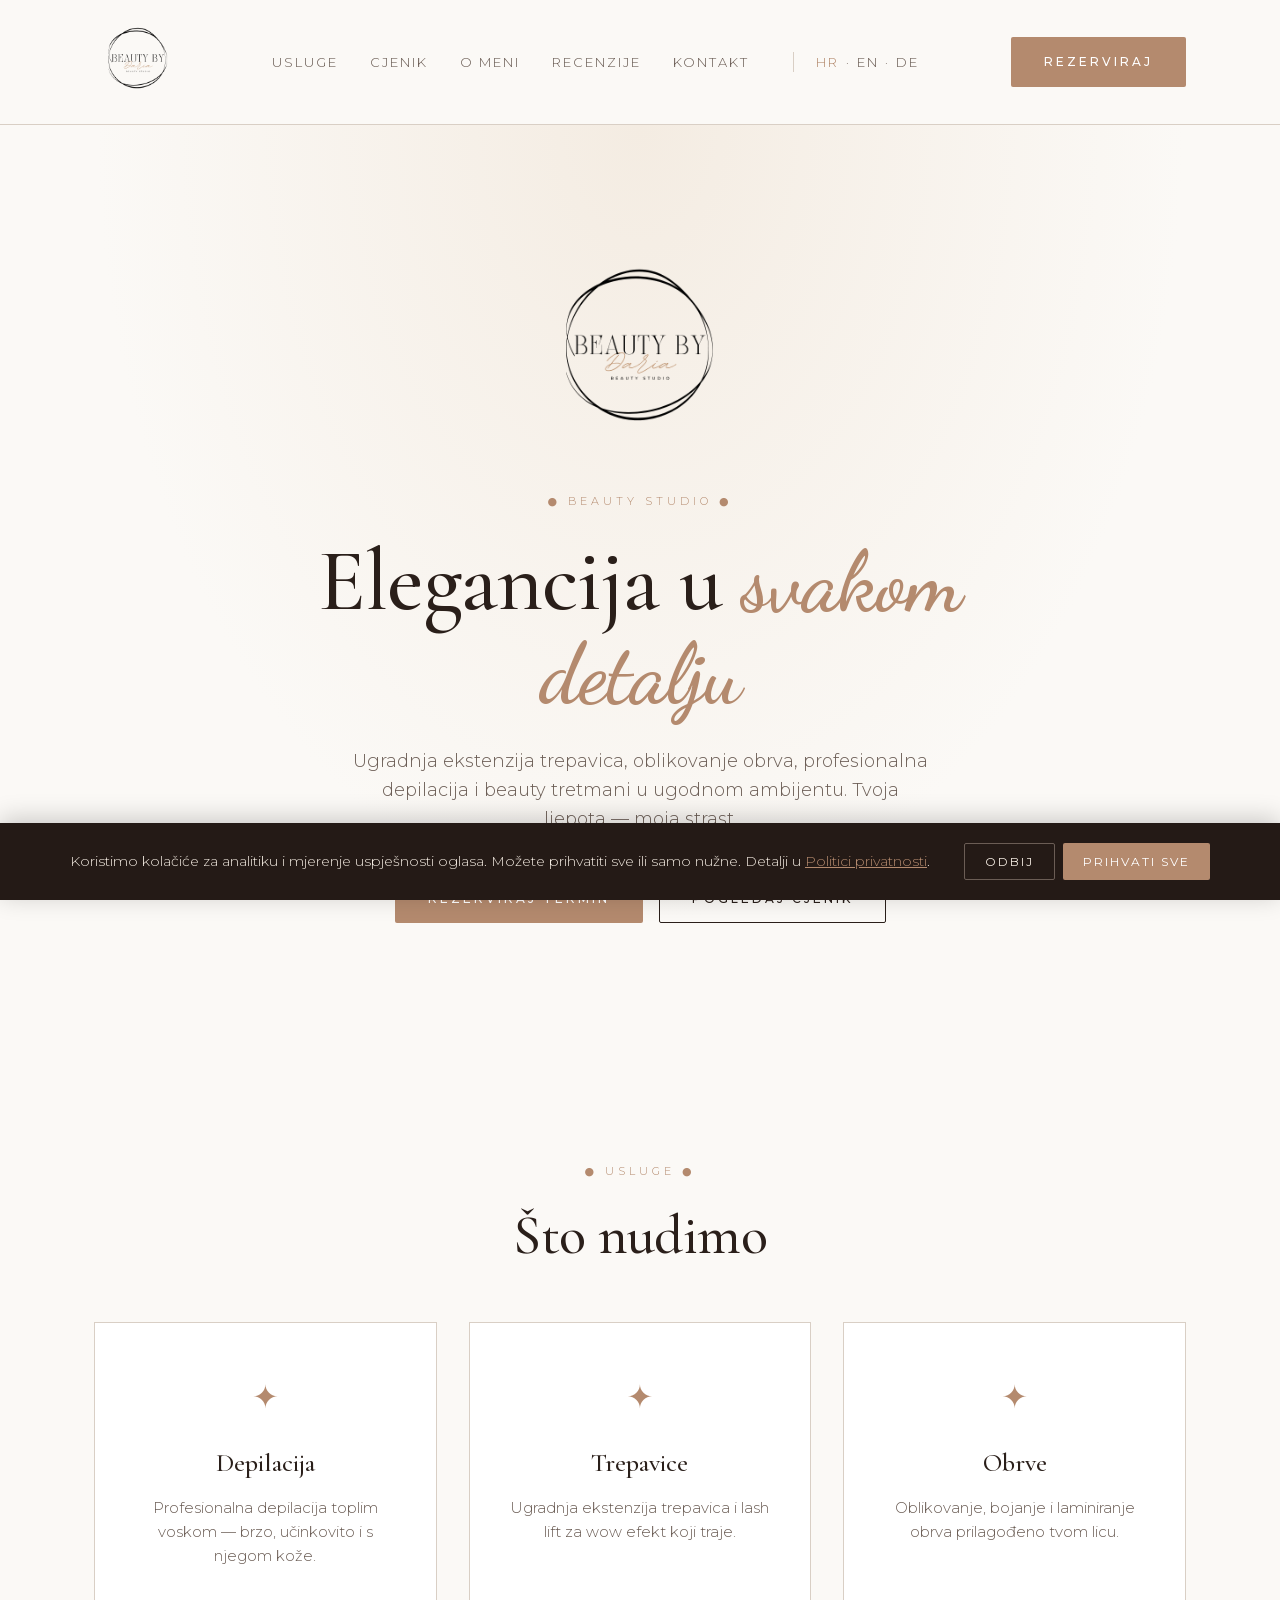
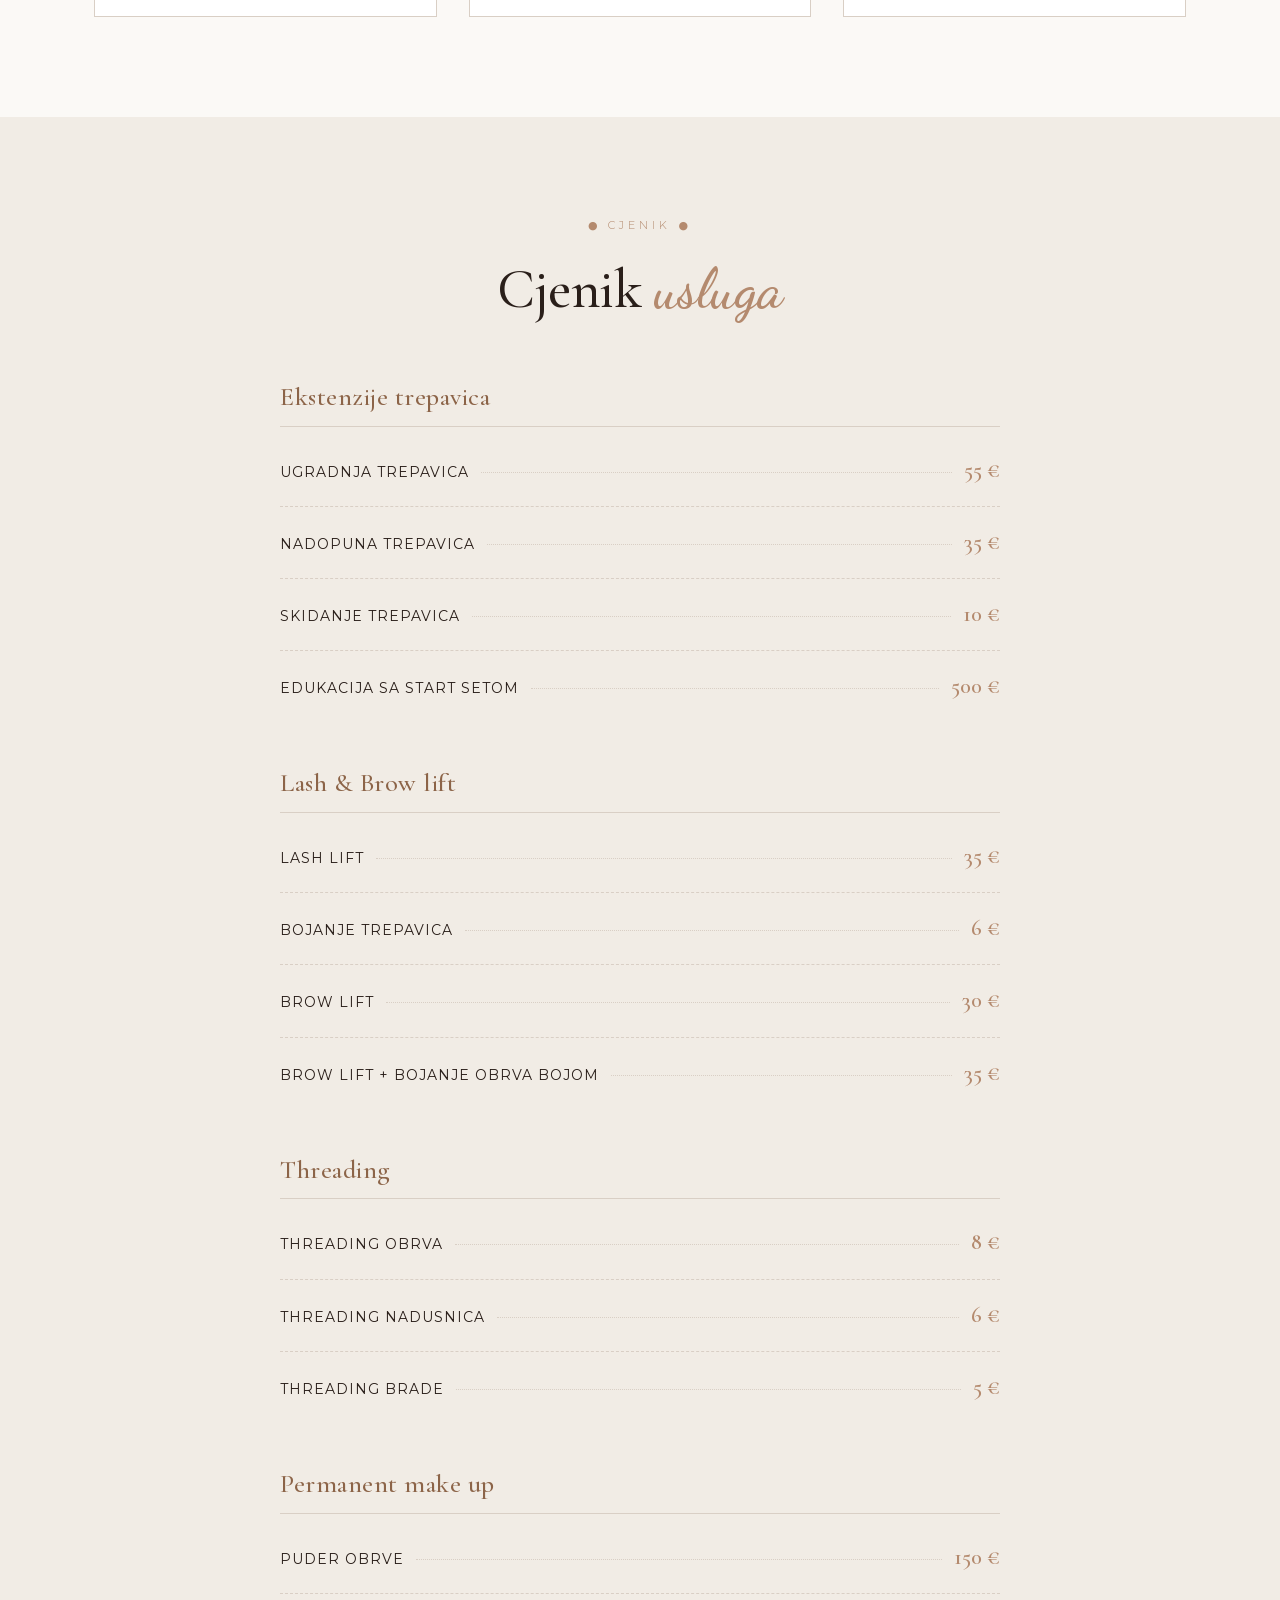
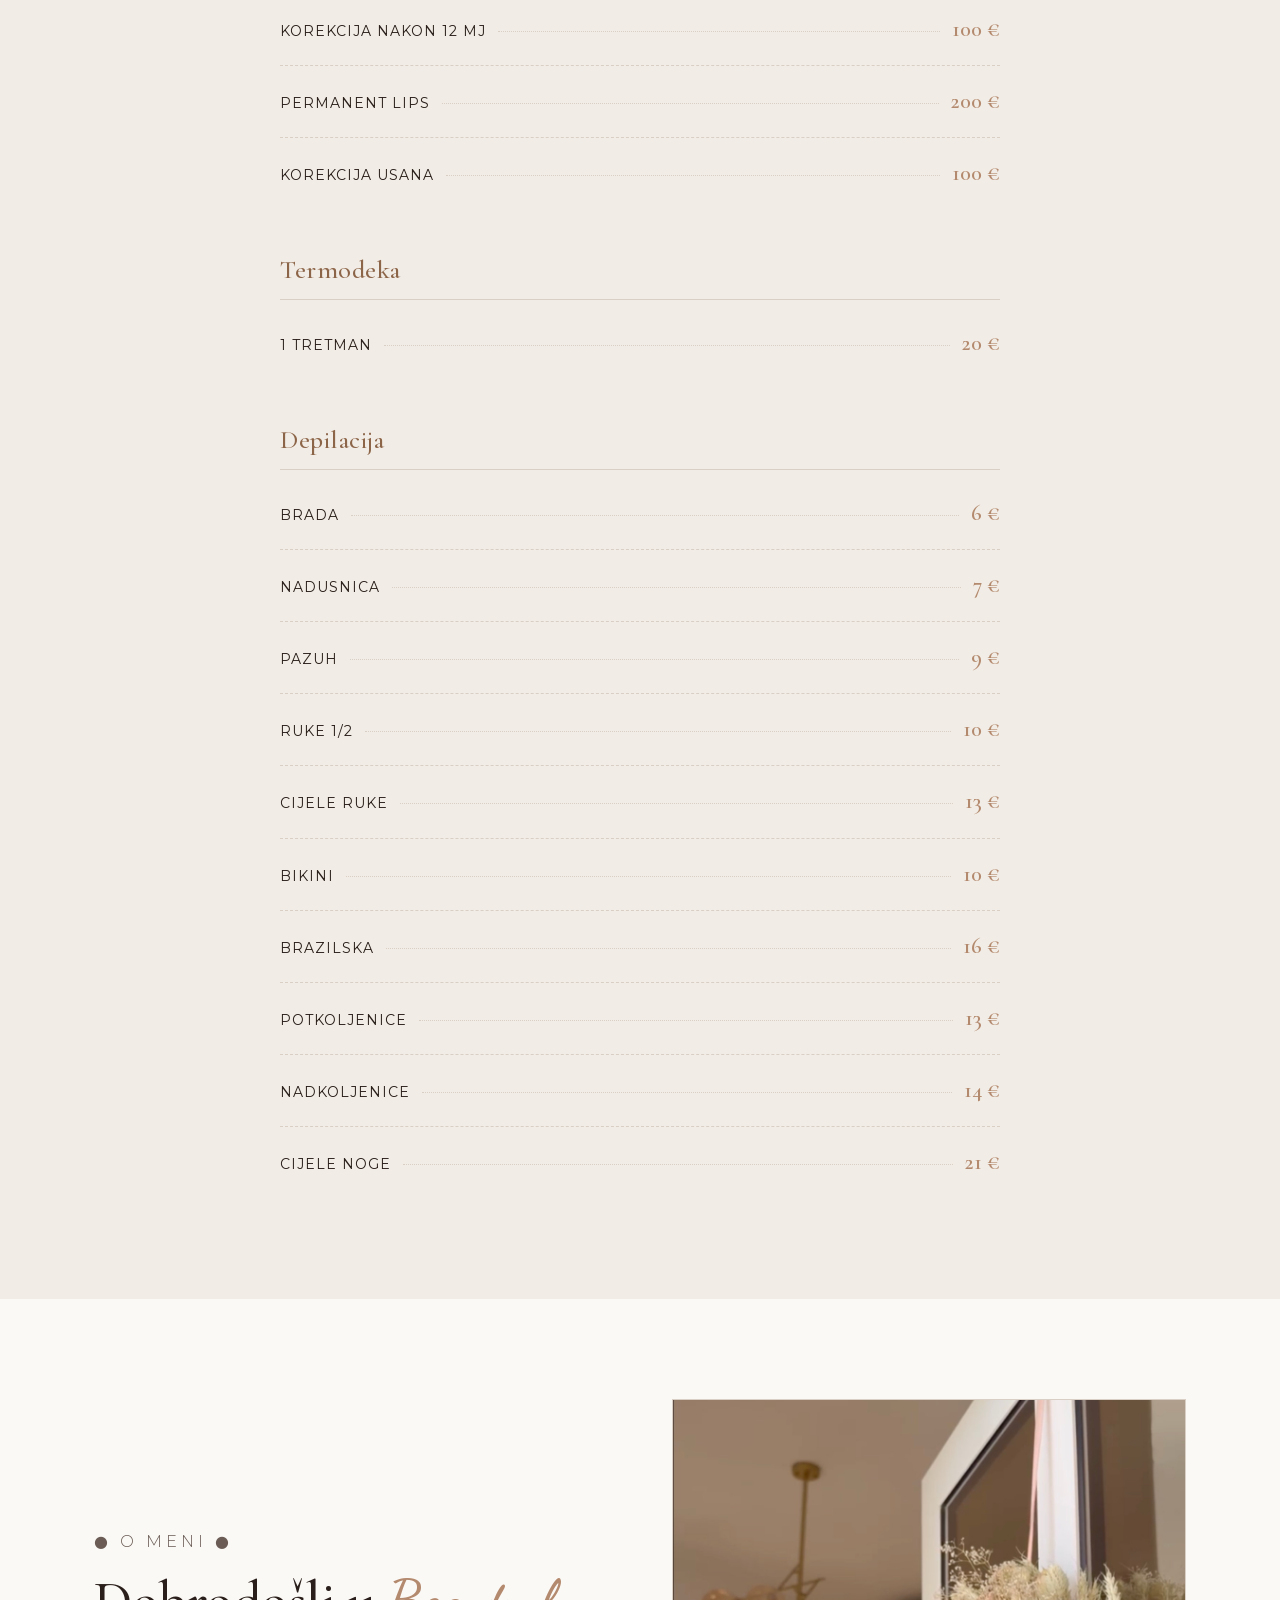
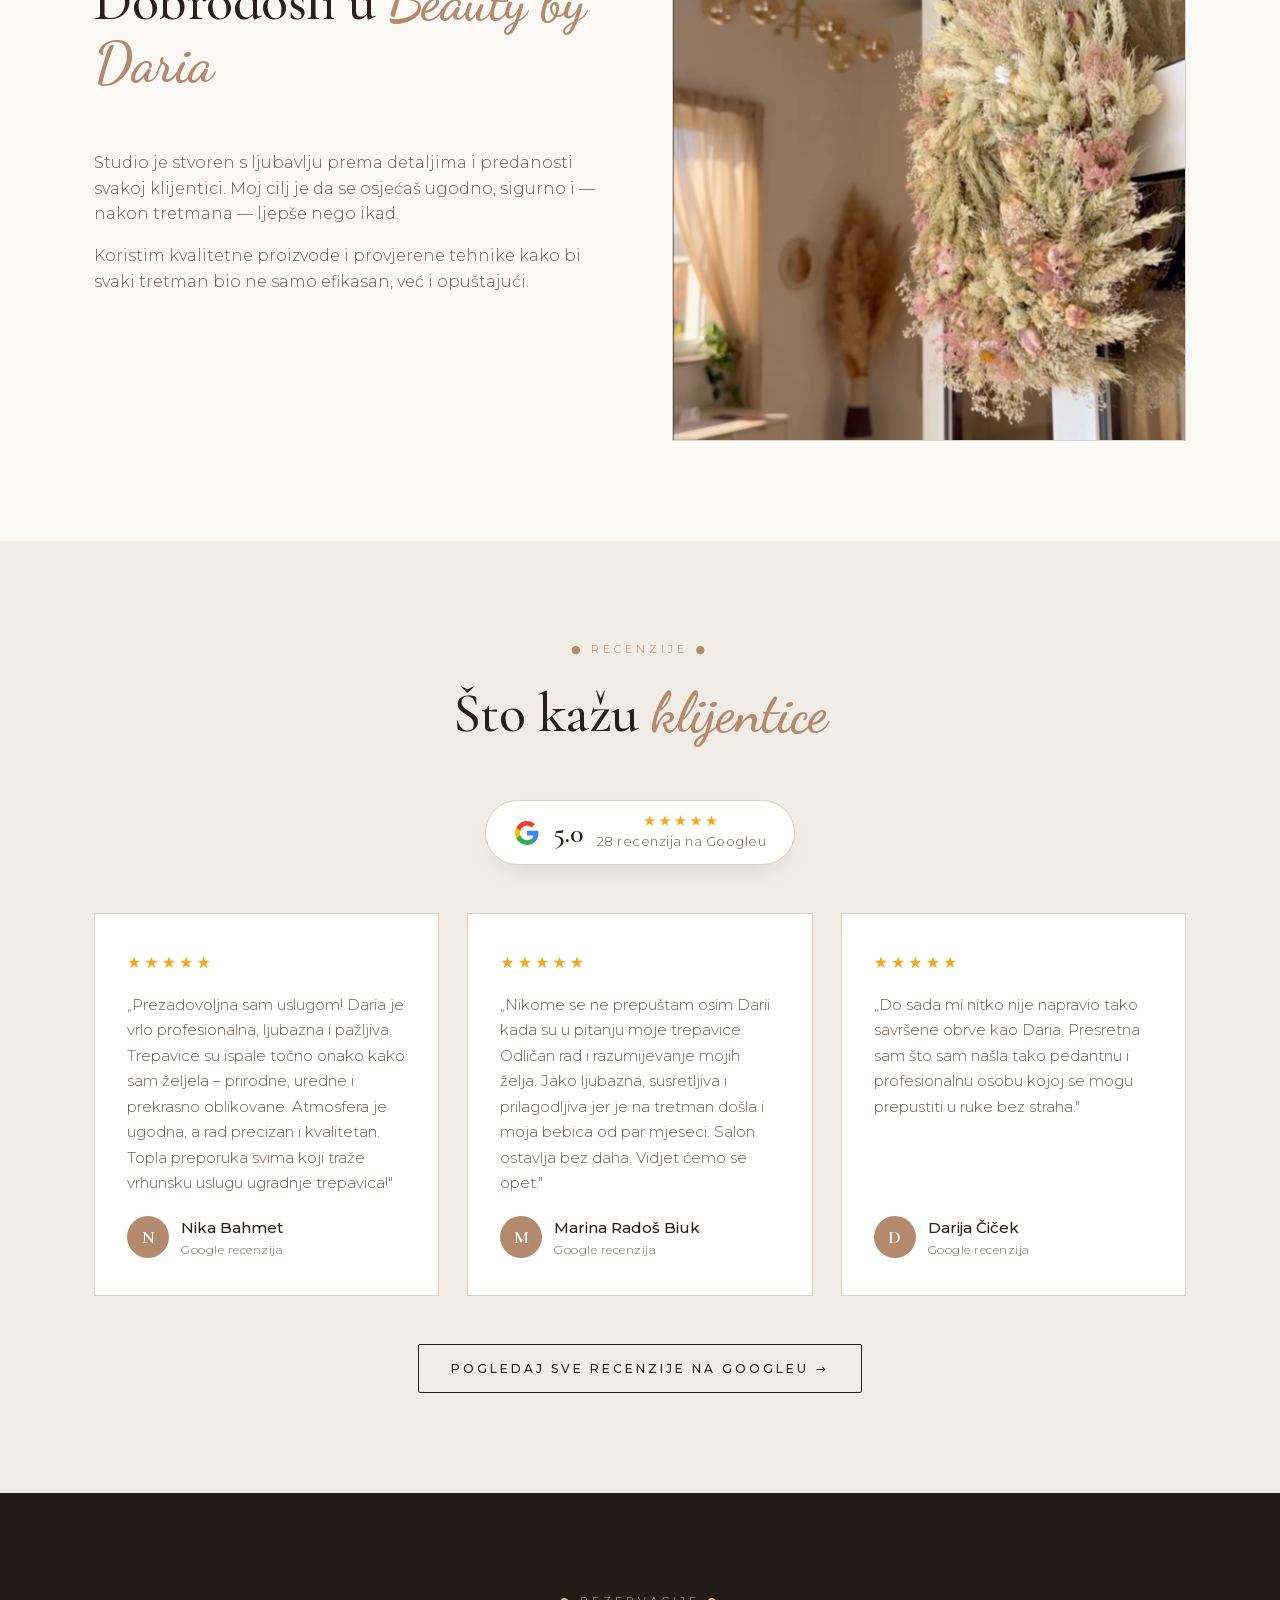
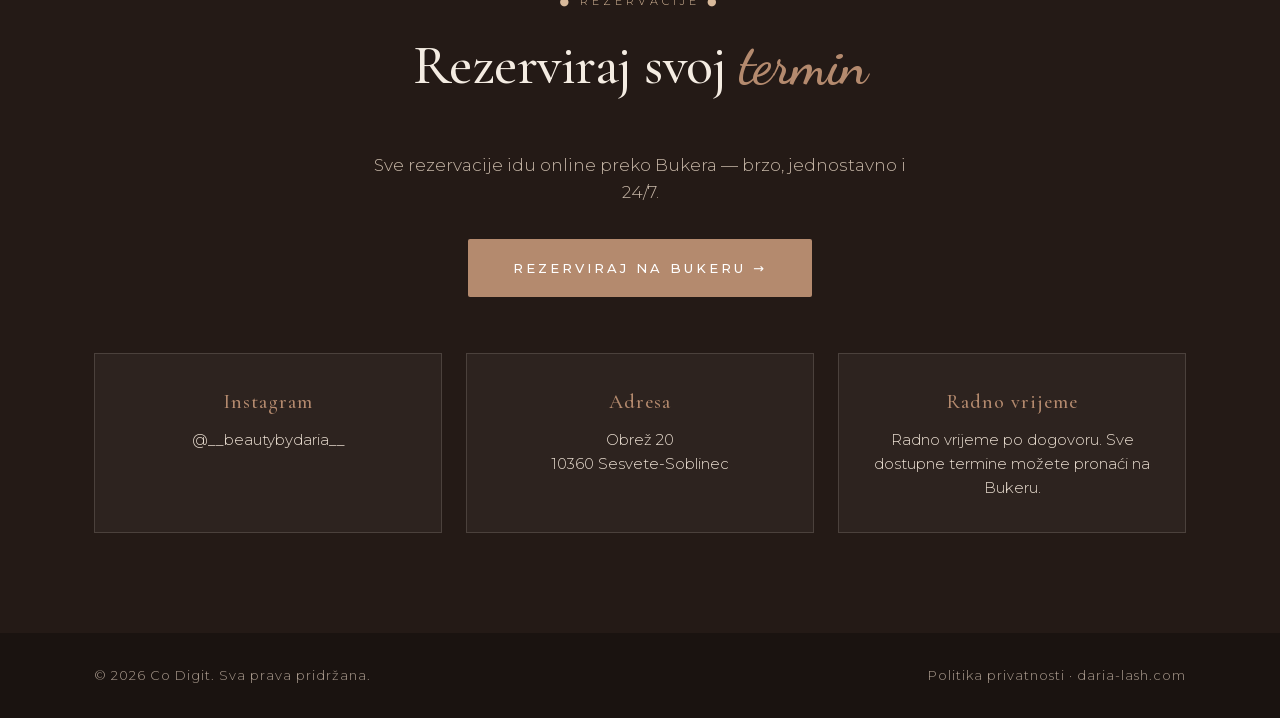
==== index.html @ b6b4fa6b "Complete JSON-LD service catalog (5 -> 26 offers) Structured data only listed 5 "featured" services," ====
<!DOCTYPE html>
<html lang="hr">
<head>
<meta charset="UTF-8" />
<meta name="viewport" content="width=device-width, initial-scale=1.0" />
<meta name="theme-color" content="#b48a6e">

<title>Beauty by Daria — Beauty Studio Sesvete | Trepavice, Obrve, Depilacija</title>
<meta name="description" content="Beauty by Daria — beauty studio u Sesvetama (Soblinec). Ugradnja ekstenzija trepavica, lash lift, oblikovanje i laminiranje obrva, permanent make up, threading i profesionalna depilacija. Rezervacije online preko Bukera.">
<meta name="keywords" content="beauty studio sesvete, trepavice zagreb, ekstenzije trepavica, lash lift, brow lift, permanent make up, depilacija voskom, threading obrva, beauty by daria, soblinec, daria-lash">
<meta name="author" content="Beauty by Daria">
<meta name="robots" content="index,follow">
<link rel="canonical" href="https://daria-lash.com/">

<link rel="alternate" hreflang="hr" href="https://daria-lash.com/">
<link rel="alternate" hreflang="en" href="https://daria-lash.com/en/">
<link rel="alternate" hreflang="de" href="https://daria-lash.com/de/">
<link rel="alternate" hreflang="x-default" href="https://daria-lash.com/">

<!-- Open Graph / Facebook -->
<meta property="og:type" content="website">
<meta property="og:url" content="https://daria-lash.com/">
<meta property="og:title" content="Beauty by Daria — Beauty Studio">
<meta property="og:description" content="Trepavice, obrve, permanent make up i depilacija u ugodnom ambijentu. Obrež 20, Sesvete-Soblinec. Rezerviraj online.">
<meta property="og:image" content="https://daria-lash.com/images/og-image.jpg">
<meta property="og:image:width" content="1200">
<meta property="og:locale" content="hr_HR">
<meta property="og:site_name" content="Beauty by Daria">

<!-- Twitter -->
<meta name="twitter:card" content="summary_large_image">
<meta name="twitter:title" content="Beauty by Daria — Beauty Studio">
<meta name="twitter:description" content="Trepavice, obrve, permanent make up i depilacija. Rezerviraj online.">
<meta name="twitter:image" content="https://daria-lash.com/images/og-image.jpg">

<!-- Favicons -->
<link rel="icon" type="image/png" sizes="32x32" href="images/favicon-32.png">
<link rel="icon" type="image/png" href="images/logo.png">
<link rel="apple-touch-icon" sizes="180x180" href="images/apple-touch-icon.png">

<link rel="preload" as="image" href="images/logo.png" fetchpriority="high">
<link rel="preload" as="font" type="font/woff2" href="fonts/cormorant-garamond-500-latin.woff2" crossorigin>
<link rel="preload" as="font" type="font/woff2" href="fonts/dancing-script-600-latin.woff2" crossorigin>
<link rel="stylesheet" href="style.css?v=20260606">

<!-- Structured Data -->
<script type="application/ld+json">
{
  "@context": "https://schema.org",
  "@type": "BeautySalon",
  "name": "Beauty by Daria",
  "image": "https://daria-lash.com/images/og-image.jpg",
  "url": "https://daria-lash.com/",
  "telephone": "+385981888756",
  "priceRange": "€€",
  "aggregateRating": {
    "@type": "AggregateRating",
    "ratingValue": "5.0",
    "reviewCount": "28",
    "bestRating": "5",
    "worstRating": "1"
  },
  "address": {
    "@type": "PostalAddress",
    "streetAddress": "Obrež 20",
    "addressLocality": "Sesvete-Soblinec",
    "postalCode": "10360",
    "addressCountry": "HR"
  },
  "sameAs": [
    "https://www.instagram.com/__beautybydaria__"
  ],
  "openingHoursSpecification": {
    "@type": "OpeningHoursSpecification",
    "dayOfWeek": ["Monday","Tuesday","Wednesday","Thursday","Friday"],
    "opens": "07:00",
    "closes": "15:00"
  },
  "hasOfferCatalog": {
    "@type": "OfferCatalog",
    "name": "Usluge",
    "itemListElement": [
      {"@type":"Offer","itemOffered":{"@type":"Service","name":"Ugradnja ekstenzija trepavica"},"price":"55","priceCurrency":"EUR"},
      {"@type":"Offer","itemOffered":{"@type":"Service","name":"Nadopuna ekstenzija trepavica"},"price":"35","priceCurrency":"EUR"},
      {"@type":"Offer","itemOffered":{"@type":"Service","name":"Skidanje ekstenzija trepavica"},"price":"10","priceCurrency":"EUR"},
      {"@type":"Offer","itemOffered":{"@type":"Service","name":"Edukacija za ekstenzije trepavica (sa start setom)"},"price":"500","priceCurrency":"EUR"},
      {"@type":"Offer","itemOffered":{"@type":"Service","name":"Lash lift"},"price":"35","priceCurrency":"EUR"},
      {"@type":"Offer","itemOffered":{"@type":"Service","name":"Bojanje trepavica"},"price":"6","priceCurrency":"EUR"},
      {"@type":"Offer","itemOffered":{"@type":"Service","name":"Brow lift"},"price":"30","priceCurrency":"EUR"},
      {"@type":"Offer","itemOffered":{"@type":"Service","name":"Brow lift + bojanje obrva bojom"},"price":"35","priceCurrency":"EUR"},
      {"@type":"Offer","itemOffered":{"@type":"Service","name":"Threading obrva"},"price":"8","priceCurrency":"EUR"},
      {"@type":"Offer","itemOffered":{"@type":"Service","name":"Threading nadusnice"},"price":"6","priceCurrency":"EUR"},
      {"@type":"Offer","itemOffered":{"@type":"Service","name":"Threading brade"},"price":"5","priceCurrency":"EUR"},
      {"@type":"Offer","itemOffered":{"@type":"Service","name":"Permanent puder obrve"},"price":"150","priceCurrency":"EUR"},
      {"@type":"Offer","itemOffered":{"@type":"Service","name":"Korekcija permanenta obrva (nakon 12 mj)"},"price":"100","priceCurrency":"EUR"},
      {"@type":"Offer","itemOffered":{"@type":"Service","name":"Permanent lips"},"price":"200","priceCurrency":"EUR"},
      {"@type":"Offer","itemOffered":{"@type":"Service","name":"Korekcija permanenta usana"},"price":"100","priceCurrency":"EUR"},
      {"@type":"Offer","itemOffered":{"@type":"Service","name":"Termodeka (1 tretman)"},"price":"20","priceCurrency":"EUR"},
      {"@type":"Offer","itemOffered":{"@type":"Service","name":"Depilacija - brada"},"price":"6","priceCurrency":"EUR"},
      {"@type":"Offer","itemOffered":{"@type":"Service","name":"Depilacija - nadusnica"},"price":"7","priceCurrency":"EUR"},
      {"@type":"Offer","itemOffered":{"@type":"Service","name":"Depilacija - pazuh"},"price":"9","priceCurrency":"EUR"},
      {"@type":"Offer","itemOffered":{"@type":"Service","name":"Depilacija - ruke 1/2"},"price":"10","priceCurrency":"EUR"},
      {"@type":"Offer","itemOffered":{"@type":"Service","name":"Depilacija - cijele ruke"},"price":"13","priceCurrency":"EUR"},
      {"@type":"Offer","itemOffered":{"@type":"Service","name":"Depilacija - bikini"},"price":"10","priceCurrency":"EUR"},
      {"@type":"Offer","itemOffered":{"@type":"Service","name":"Depilacija - brazilska"},"price":"16","priceCurrency":"EUR"},
      {"@type":"Offer","itemOffered":{"@type":"Service","name":"Depilacija - potkoljenice"},"price":"13","priceCurrency":"EUR"},
      {"@type":"Offer","itemOffered":{"@type":"Service","name":"Depilacija - nadkoljenice"},"price":"14","priceCurrency":"EUR"},
      {"@type":"Offer","itemOffered":{"@type":"Service","name":"Depilacija - cijele noge"},"price":"21","priceCurrency":"EUR"}
    ]
  },
  "potentialAction": {
    "@type": "ReserveAction",
    "target": "https://buker.hr/salon/beauty-by-daria",
    "name": "Rezerviraj termin"
  }
}
</script>

<!-- Google Consent Mode v2 — default denied, updated by cookie banner -->
<script>
  window.dataLayer = window.dataLayer || [];
  function gtag(){dataLayer.push(arguments);}
  gtag('consent', 'default', {
    'ad_storage': 'denied',
    'ad_user_data': 'denied',
    'ad_personalization': 'denied',
    'analytics_storage': 'denied',
    'wait_for_update': 500
  });
  try {
    if (localStorage.getItem('cc_consent') === 'granted') {
      gtag('consent', 'update', {
        'ad_storage': 'granted',
        'ad_user_data': 'granted',
        'ad_personalization': 'granted',
        'analytics_storage': 'granted'
      });
    }
  } catch(e) {}
</script>
<!-- Google tag (gtag.js) -->
<script async src="https://www.googletagmanager.com/gtag/js?id=G-LCLEKQPGMX"></script>
<script>
  gtag('js', new Date());
  gtag('config', 'G-LCLEKQPGMX');

  document.addEventListener('click', function(e) {
    var link = e.target.closest('a[href*="buker.hr"]');
    if (link && typeof gtag === 'function') {
      gtag('event', 'click_buker', {
        event_category: 'engagement',
        event_label: link.href
      });
    }
  }, true);
</script>
</head>
<body>

<header class="nav">
  <div class="container nav-inner">
    <a href="#home" class="brand">
      <img src="images/logo.png" alt="Beauty by Daria — Beauty Studio">
    </a>
    <nav>
      <a href="#usluge">Usluge</a>
      <a href="#cjenik">Cjenik</a>
      <a href="#o-meni">O meni</a>
      <a href="#recenzije">Recenzije</a>
      <a href="#kontakt">Kontakt</a>
      <span class="lang-switcher">
        <a href="/" class="active">HR</a> · <a href="/en/">EN</a> · <a href="/de/">DE</a>
      </span>
    </nav>
    <a href="https://buker.hr/salon/beauty-by-daria" target="_blank" rel="noopener" class="btn btn-primary nav-cta">Rezerviraj</a>
  </div>
</header>

<section id="home" class="hero">
  <div class="container hero-inner">
    <img src="images/logo.png" alt="Beauty by Daria" class="hero-logo" fetchpriority="high" width="220" height="220">
    <p class="eyebrow">● Beauty Studio ●</p>
    <h1>Elegancija u <em>svakom detalju</em></h1>
    <p class="lead">Ugradnja ekstenzija trepavica, oblikovanje obrva, profesionalna depilacija i beauty tretmani u ugodnom ambijentu. Tvoja ljepota — moja strast.</p>
    <div class="hero-cta">
      <a href="https://buker.hr/salon/beauty-by-daria" target="_blank" rel="noopener" class="btn btn-primary">Rezerviraj termin</a>
      <a href="#cjenik" class="btn btn-ghost">Pogledaj cjenik</a>
    </div>
  </div>
</section>

<section id="usluge" class="section">
  <div class="container">
    <p class="eyebrow center">● Usluge ●</p>
    <h2 class="center">Što nudimo</h2>
    <div class="services">
      <div class="service">
        <div class="service-icon">✦</div>
        <h3>Depilacija</h3>
        <p>Profesionalna depilacija toplim voskom — brzo, učinkovito i s njegom kože.</p>
      </div>
      <div class="service">
        <div class="service-icon">✦</div>
        <h3>Trepavice</h3>
        <p>Ugradnja ekstenzija trepavica i lash lift za wow efekt koji traje.</p>
      </div>
      <div class="service">
        <div class="service-icon">✦</div>
        <h3>Obrve</h3>
        <p>Oblikovanje, bojanje i laminiranje obrva prilagođeno tvom licu.</p>
      </div>
    </div>
  </div>
</section>

<section id="cjenik" class="section section-alt">
  <div class="container">
    <p class="eyebrow center">● Cjenik ●</p>
    <h2 class="center">Cjenik <em>usluga</em></h2>
    <div class="pricing">

      <h3 class="price-group">Ekstenzije trepavica</h3>
      <ul class="price-list">
        <li><span>Ugradnja trepavica</span><span class="dots"></span><span class="price">55 €</span></li>
        <li><span>Nadopuna trepavica</span><span class="dots"></span><span class="price">35 €</span></li>
        <li><span>Skidanje trepavica</span><span class="dots"></span><span class="price">10 €</span></li>
        <li><span>Edukacija sa start setom</span><span class="dots"></span><span class="price">500 €</span></li>
      </ul>

      <h3 class="price-group">Lash &amp; Brow lift</h3>
      <ul class="price-list">
        <li><span>Lash lift</span><span class="dots"></span><span class="price">35 €</span></li>
        <li><span>Bojanje trepavica</span><span class="dots"></span><span class="price">6 €</span></li>
        <li><span>Brow lift</span><span class="dots"></span><span class="price">30 €</span></li>
        <li><span>Brow lift + bojanje obrva bojom</span><span class="dots"></span><span class="price">35 €</span></li>
      </ul>

      <h3 class="price-group">Threading</h3>
      <ul class="price-list">
        <li><span>Threading obrva</span><span class="dots"></span><span class="price">8 €</span></li>
        <li><span>Threading nadusnica</span><span class="dots"></span><span class="price">6 €</span></li>
        <li><span>Threading brade</span><span class="dots"></span><span class="price">5 €</span></li>
      </ul>

      <h3 class="price-group">Permanent make up</h3>
      <ul class="price-list">
        <li><span>Puder obrve</span><span class="dots"></span><span class="price">150 €</span></li>
        <li><span>Korekcija nakon 12 mj</span><span class="dots"></span><span class="price">100 €</span></li>
        <li><span>Permanent lips</span><span class="dots"></span><span class="price">200 €</span></li>
        <li><span>Korekcija usana</span><span class="dots"></span><span class="price">100 €</span></li>
      </ul>

      <h3 class="price-group">Termodeka</h3>
      <ul class="price-list">
        <li><span>1 tretman</span><span class="dots"></span><span class="price">20 €</span></li>
      </ul>

      <h3 class="price-group">Depilacija</h3>
      <ul class="price-list">
        <li><span>Brada</span><span class="dots"></span><span class="price">6 €</span></li>
        <li><span>Nadusnica</span><span class="dots"></span><span class="price">7 €</span></li>
        <li><span>Pazuh</span><span class="dots"></span><span class="price">9 €</span></li>
        <li><span>Ruke 1/2</span><span class="dots"></span><span class="price">10 €</span></li>
        <li><span>Cijele ruke</span><span class="dots"></span><span class="price">13 €</span></li>
        <li><span>Bikini</span><span class="dots"></span><span class="price">10 €</span></li>
        <li><span>Brazilska</span><span class="dots"></span><span class="price">16 €</span></li>
        <li><span>Potkoljenice</span><span class="dots"></span><span class="price">13 €</span></li>
        <li><span>Nadkoljenice</span><span class="dots"></span><span class="price">14 €</span></li>
        <li><span>Cijele noge</span><span class="dots"></span><span class="price">21 €</span></li>
      </ul>

    </div>
  </div>
</section>

<section id="o-meni" class="section">
  <div class="container about">
    <div class="about-text">
      <p class="eyebrow">● O meni ●</p>
      <h2>Dobrodošli u <em>Beauty by Daria</em></h2>
      <p>Studio je stvoren s ljubavlju prema detaljima i predanosti svakoj klijentici. Moj cilj je da se osjećaš ugodno, sigurno i — nakon tretmana — ljepše nego ikad.</p>
      <p>Koristim kvalitetne proizvode i provjerene tehnike kako bi svaki tretman bio ne samo efikasan, već i opuštajući.</p>
    </div>
    <div class="about-img" aria-hidden="true"></div>
  </div>
</section>

<section id="recenzije" class="section section-alt">
  <div class="container">
    <p class="eyebrow center">● Recenzije ●</p>
    <h2 class="center">Što kažu <em>klijentice</em></h2>
    <div class="reviews-head">
      <a class="reviews-badge" href="https://www.google.com/maps?cid=6743832913942023737" target="_blank" rel="noopener" aria-label="Pogledaj Google recenzije">
        <svg class="g-logo" viewBox="0 0 48 48" aria-hidden="true"><path fill="#4285F4" d="M45.12 24.5c0-1.56-.14-3.06-.4-4.5H24v8.51h11.84c-.51 2.75-2.06 5.08-4.39 6.64v5.52h7.11c4.16-3.83 6.56-9.47 6.56-16.17z"/><path fill="#34A853" d="M24 46c5.94 0 10.92-1.97 14.56-5.33l-7.11-5.52c-1.97 1.32-4.49 2.1-7.45 2.1-5.73 0-10.58-3.87-12.31-9.07H4.34v5.7C7.96 41.07 15.4 46 24 46z"/><path fill="#FBBC05" d="M11.69 28.18C11.25 26.86 11 25.45 11 24s.25-2.86.69-4.18v-5.7H4.34C2.85 17.09 2 20.45 2 24s.85 6.91 2.34 9.88l7.35-5.7z"/><path fill="#EA4335" d="M24 10.75c3.23 0 6.13 1.11 8.41 3.29l6.31-6.31C34.91 4.18 29.93 2 24 2 15.4 2 7.96 6.93 4.34 14.12l7.35 5.7c1.73-5.2 6.58-9.07 12.31-9.07z"/></svg>
        <span class="rb-score">5.0</span>
        <span style="display:flex;flex-direction:column;gap:3px">
          <span class="rb-stars">★★★★★</span>
          <span class="rb-count">28 recenzija na Googleu</span>
        </span>
      </a>
    </div>
    <div class="reviews">
      <div class="review-card">
        <div class="review-stars">★★★★★</div>
        <p class="review-text">„Prezadovoljna sam uslugom! Daria je vrlo profesionalna, ljubazna i pažljiva. Trepavice su ispale točno onako kako sam željela – prirodne, uredne i prekrasno oblikovane. Atmosfera je ugodna, a rad precizan i kvalitetan. Topla preporuka svima koji traže vrhunsku uslugu ugradnje trepavica!"</p>
        <div class="review-author">
          <div class="review-avatar">N</div>
          <div>
            <div class="review-name">Nika Bahmet</div>
            <div class="review-src">Google recenzija</div>
          </div>
        </div>
      </div>
      <div class="review-card">
        <div class="review-stars">★★★★★</div>
        <p class="review-text">„Nikome se ne prepuštam osim Darii kada su u pitanju moje trepavice. Odličan rad i razumijevanje mojih želja. Jako ljubazna, susretljiva i prilagodljiva jer je na tretman došla i moja bebica od par mjeseci. Salon ostavlja bez daha. Vidjet ćemo se opet."</p>
        <div class="review-author">
          <div class="review-avatar">M</div>
          <div>
            <div class="review-name">Marina Radoš Biuk</div>
            <div class="review-src">Google recenzija</div>
          </div>
        </div>
      </div>
      <div class="review-card">
        <div class="review-stars">★★★★★</div>
        <p class="review-text">„Do sada mi nitko nije napravio tako savršene obrve kao Daria. Presretna sam što sam našla tako pedantnu i profesionalnu osobu kojoj se mogu prepustiti u ruke bez straha."</p>
        <div class="review-author">
          <div class="review-avatar">D</div>
          <div>
            <div class="review-name">Darija Čiček</div>
            <div class="review-src">Google recenzija</div>
          </div>
        </div>
      </div>
    </div>
    <div class="reviews-cta">
      <a href="https://www.google.com/maps?cid=6743832913942023737" target="_blank" rel="noopener" class="btn btn-ghost">Pogledaj sve recenzije na Googleu →</a>
    </div>
  </div>
</section>

<section id="kontakt" class="section section-dark">
  <div class="container">
    <p class="eyebrow center light">● Rezervacije ●</p>
    <h2 class="center light">Rezerviraj svoj <em>termin</em></h2>
    <p class="center lead-dark">Sve rezervacije idu online preko Bukera — brzo, jednostavno i 24/7.</p>
    <div class="center" style="margin:32px 0 56px">
      <a href="https://buker.hr/salon/beauty-by-daria" target="_blank" rel="noopener" class="btn btn-primary btn-lg">Rezerviraj na Bukeru →</a>
    </div>
    <div class="contact-grid">
      <div class="contact-card">
        <h4>Instagram</h4>
        <p><a href="https://www.instagram.com/__beautybydaria__?igsh=MWc0a2Zta2Rlb2czYg%3D%3D&utm_source=qr" target="_blank" rel="noopener">@__beautybydaria__</a></p>
      </div>
      <div class="contact-card">
        <h4>Adresa</h4>
        <p><a href="https://maps.google.com/?q=Obre%C5%BE+20,+10360+Sesvete-Soblinec" target="_blank" rel="noopener">Obrež 20<br>10360 Sesvete-Soblinec</a></p>
      </div>
      <div class="contact-card">
        <h4>Radno vrijeme</h4>
        <p>Radno vrijeme po dogovoru. Sve dostupne termine možete pronaći na <a href="https://buker.hr/salon/beauty-by-daria" target="_blank" rel="noopener">Bukeru</a>.</p>
      </div>
    </div>
  </div>
</section>

<footer class="footer">
  <div class="container footer-inner">
    <p>© <span id="year"></span> <a href="https://codigit.hr" target="_blank" rel="noopener">Co Digit</a>. Sva prava pridržana.</p>
    <p>
      <a href="/privatnost.html">Politika privatnosti</a> ·
      <a href="https://daria-lash.com">daria-lash.com</a>
    </p>
  </div>
</footer>

<!-- Cookie consent banner -->
<div id="cc-banner" style="display:none;position:fixed;bottom:0;left:0;right:0;background:#241a16;color:#f4ece2;padding:20px 24px;z-index:1000;box-shadow:0 -4px 24px rgba(0,0,0,.2);font-size:14px;line-height:1.5">
  <div style="max-width:1140px;margin:0 auto;display:flex;flex-wrap:wrap;align-items:center;gap:16px;justify-content:space-between">
    <p style="flex:1;min-width:260px;margin:0">
      Koristimo kolačiće za analitiku i mjerenje uspješnosti oglasa. Možete prihvatiti sve ili samo nužne. Detalji u <a href="/privatnost.html" style="color:#b48a6e;text-decoration:underline">Politici privatnosti</a>.
    </p>
    <div style="display:flex;gap:8px;flex-wrap:wrap">
      <button id="cc-reject" style="padding:10px 20px;border:1px solid #6b5d55;background:transparent;color:#f4ece2;font-family:inherit;font-size:12px;letter-spacing:2px;text-transform:uppercase;cursor:pointer;border-radius:2px">Odbij</button>
      <button id="cc-accept" style="padding:10px 20px;border:none;background:#b48a6e;color:#fff;font-family:inherit;font-size:12px;letter-spacing:2px;text-transform:uppercase;cursor:pointer;border-radius:2px">Prihvati sve</button>
    </div>
  </div>
</div>

<button class="back-to-top" aria-label="Natrag na vrh" onclick="window.scrollTo({top:0,behavior:'smooth'})">↑</button>

<script>
  document.getElementById('year').textContent = new Date().getFullYear();

  // Back-to-top show/hide on scroll
  const btt = document.querySelector('.back-to-top');
  let bttTick = false;
  window.addEventListener('scroll', () => {
    if (bttTick) return;
    bttTick = true;
    requestAnimationFrame(() => { btt.classList.toggle('visible', window.scrollY > 400); bttTick = false; });
  }, { passive: true });

  // Smooth scroll
  document.querySelectorAll('a[href^="#"]').forEach(a => {
    a.addEventListener('click', e => {
      const t = document.querySelector(a.getAttribute('href'));
      if (t) { e.preventDefault(); t.scrollIntoView({behavior:'smooth', block:'start'}); }
    });
  });

  // Cookie consent banner
  (function(){
    var banner = document.getElementById('cc-banner');
    if (!banner) return;
    try {
      if (!localStorage.getItem('cc_consent')) banner.style.display = 'block';
    } catch(e) { banner.style.display = 'block'; }
    document.getElementById('cc-accept').addEventListener('click', function(){
      try { localStorage.setItem('cc_consent', 'granted'); } catch(e) {}
      if (typeof gtag === 'function') {
        gtag('consent', 'update', {
          ad_storage: 'granted', ad_user_data: 'granted',
          ad_personalization: 'granted', analytics_storage: 'granted'
        });
      }
      banner.style.display = 'none';
    });
    document.getElementById('cc-reject').addEventListener('click', function(){
      try { localStorage.setItem('cc_consent', 'denied'); } catch(e) {}
      banner.style.display = 'none';
    });
  })();
</script>
</body>
</html>
---- style.css ----
/* ===== Self-hosted fonts (GDPR-friendly, no Google CDN) ===== */
@font-face{font-family:'Cormorant Garamond';font-style:normal;font-weight:400;font-display:swap;src:url('fonts/cormorant-garamond-400-latinext.woff2') format('woff2');unicode-range:U+0100-02BA, U+02BD-02C5, U+02C7-02CC, U+02CE-02D7, U+02DD-02FF, U+0304, U+0308, U+0329, U+1D00-1DBF, U+1E00-1E9F, U+1EF2-1EFF, U+2020, U+20A0-20AB, U+20AD-20C0, U+2113, U+2C60-2C7F, U+A720-A7FF}
@font-face{font-family:'Cormorant Garamond';font-style:normal;font-weight:400;font-display:swap;src:url('fonts/cormorant-garamond-400-latin.woff2') format('woff2');unicode-range:U+0000-00FF, U+0131, U+0152-0153, U+02BB-02BC, U+02C6, U+02DA, U+02DC, U+0304, U+0308, U+0329, U+2000-206F, U+20AC, U+2122, U+2191, U+2193, U+2212, U+2215, U+FEFF, U+FFFD}
@font-face{font-family:'Cormorant Garamond';font-style:normal;font-weight:500;font-display:swap;src:url('fonts/cormorant-garamond-500-latinext.woff2') format('woff2');unicode-range:U+0100-02BA, U+02BD-02C5, U+02C7-02CC, U+02CE-02D7, U+02DD-02FF, U+0304, U+0308, U+0329, U+1D00-1DBF, U+1E00-1E9F, U+1EF2-1EFF, U+2020, U+20A0-20AB, U+20AD-20C0, U+2113, U+2C60-2C7F, U+A720-A7FF}
@font-face{font-family:'Cormorant Garamond';font-style:normal;font-weight:500;font-display:swap;src:url('fonts/cormorant-garamond-500-latin.woff2') format('woff2');unicode-range:U+0000-00FF, U+0131, U+0152-0153, U+02BB-02BC, U+02C6, U+02DA, U+02DC, U+0304, U+0308, U+0329, U+2000-206F, U+20AC, U+2122, U+2191, U+2193, U+2212, U+2215, U+FEFF, U+FFFD}
@font-face{font-family:'Cormorant Garamond';font-style:normal;font-weight:600;font-display:swap;src:url('fonts/cormorant-garamond-600-latinext.woff2') format('woff2');unicode-range:U+0100-02BA, U+02BD-02C5, U+02C7-02CC, U+02CE-02D7, U+02DD-02FF, U+0304, U+0308, U+0329, U+1D00-1DBF, U+1E00-1E9F, U+1EF2-1EFF, U+2020, U+20A0-20AB, U+20AD-20C0, U+2113, U+2C60-2C7F, U+A720-A7FF}
@font-face{font-family:'Cormorant Garamond';font-style:normal;font-weight:600;font-display:swap;src:url('fonts/cormorant-garamond-600-latin.woff2') format('woff2');unicode-range:U+0000-00FF, U+0131, U+0152-0153, U+02BB-02BC, U+02C6, U+02DA, U+02DC, U+0304, U+0308, U+0329, U+2000-206F, U+20AC, U+2122, U+2191, U+2193, U+2212, U+2215, U+FEFF, U+FFFD}
@font-face{font-family:'Dancing Script';font-style:normal;font-weight:600;font-display:swap;src:url('fonts/dancing-script-600-latinext.woff2') format('woff2');unicode-range:U+0100-02BA, U+02BD-02C5, U+02C7-02CC, U+02CE-02D7, U+02DD-02FF, U+0304, U+0308, U+0329, U+1D00-1DBF, U+1E00-1E9F, U+1EF2-1EFF, U+2020, U+20A0-20AB, U+20AD-20C0, U+2113, U+2C60-2C7F, U+A720-A7FF}
@font-face{font-family:'Dancing Script';font-style:normal;font-weight:600;font-display:swap;src:url('fonts/dancing-script-600-latin.woff2') format('woff2');unicode-range:U+0000-00FF, U+0131, U+0152-0153, U+02BB-02BC, U+02C6, U+02DA, U+02DC, U+0304, U+0308, U+0329, U+2000-206F, U+20AC, U+2122, U+2191, U+2193, U+2212, U+2215, U+FEFF, U+FFFD}
@font-face{font-family:'Montserrat';font-style:normal;font-weight:300;font-display:swap;src:url('fonts/montserrat-300-latinext.woff2') format('woff2');unicode-range:U+0100-02BA, U+02BD-02C5, U+02C7-02CC, U+02CE-02D7, U+02DD-02FF, U+0304, U+0308, U+0329, U+1D00-1DBF, U+1E00-1E9F, U+1EF2-1EFF, U+2020, U+20A0-20AB, U+20AD-20C0, U+2113, U+2C60-2C7F, U+A720-A7FF}
@font-face{font-family:'Montserrat';font-style:normal;font-weight:300;font-display:swap;src:url('fonts/montserrat-300-latin.woff2') format('woff2');unicode-range:U+0000-00FF, U+0131, U+0152-0153, U+02BB-02BC, U+02C6, U+02DA, U+02DC, U+0304, U+0308, U+0329, U+2000-206F, U+20AC, U+2122, U+2191, U+2193, U+2212, U+2215, U+FEFF, U+FFFD}
@font-face{font-family:'Montserrat';font-style:normal;font-weight:400;font-display:swap;src:url('fonts/montserrat-400-latinext.woff2') format('woff2');unicode-range:U+0100-02BA, U+02BD-02C5, U+02C7-02CC, U+02CE-02D7, U+02DD-02FF, U+0304, U+0308, U+0329, U+1D00-1DBF, U+1E00-1E9F, U+1EF2-1EFF, U+2020, U+20A0-20AB, U+20AD-20C0, U+2113, U+2C60-2C7F, U+A720-A7FF}
@font-face{font-family:'Montserrat';font-style:normal;font-weight:400;font-display:swap;src:url('fonts/montserrat-400-latin.woff2') format('woff2');unicode-range:U+0000-00FF, U+0131, U+0152-0153, U+02BB-02BC, U+02C6, U+02DA, U+02DC, U+0304, U+0308, U+0329, U+2000-206F, U+20AC, U+2122, U+2191, U+2193, U+2212, U+2215, U+FEFF, U+FFFD}
@font-face{font-family:'Montserrat';font-style:normal;font-weight:500;font-display:swap;src:url('fonts/montserrat-500-latinext.woff2') format('woff2');unicode-range:U+0100-02BA, U+02BD-02C5, U+02C7-02CC, U+02CE-02D7, U+02DD-02FF, U+0304, U+0308, U+0329, U+1D00-1DBF, U+1E00-1E9F, U+1EF2-1EFF, U+2020, U+20A0-20AB, U+20AD-20C0, U+2113, U+2C60-2C7F, U+A720-A7FF}
@font-face{font-family:'Montserrat';font-style:normal;font-weight:500;font-display:swap;src:url('fonts/montserrat-500-latin.woff2') format('woff2');unicode-range:U+0000-00FF, U+0131, U+0152-0153, U+02BB-02BC, U+02C6, U+02DA, U+02DC, U+0304, U+0308, U+0329, U+2000-206F, U+20AC, U+2122, U+2191, U+2193, U+2212, U+2215, U+FEFF, U+FFFD}

:root{
  --bg:#fbf9f6;
  --bg-alt:#f1ece5;
  --ink:#2a1f1a;
  --muted:#6b5d55;
  --accent:#b48a6e;
  --accent-dark:#8c6448;
  --line:#d9cfc5;
  --dark:#241a16;
  --serif:'Cormorant Garamond', Georgia, serif;
  --script:'Dancing Script', cursive;
  --sans:'Montserrat', -apple-system, system-ui, sans-serif;
}
*{box-sizing:border-box;margin:0;padding:0}
html{scroll-behavior:smooth}
body{font-family:var(--sans);color:var(--ink);background:var(--bg);line-height:1.6;font-weight:300;-webkit-font-smoothing:antialiased}
img{max-width:100%;display:block}
a{color:inherit;text-decoration:none}
.container{max-width:1140px;margin:0 auto;padding:0 24px}

/* NAV */
.nav{position:sticky;top:0;background:rgba(251,249,246,.92);backdrop-filter:blur(8px);border-bottom:1px solid var(--line);z-index:50}
.nav-inner{display:flex;align-items:center;justify-content:space-between;padding:18px 24px;gap:24px}
.brand{display:flex;align-items:center;gap:12px;font-family:var(--serif);font-size:22px;letter-spacing:1px}
.brand img{height:88px;width:auto}
.nav nav{display:flex;gap:32px}
.nav nav a{font-size:13px;letter-spacing:2px;text-transform:uppercase;color:var(--muted);transition:color .2s}
.nav nav a:hover{color:var(--accent)}
.lang-switcher{font-size:11px;letter-spacing:1.5px;color:var(--muted);margin-left:12px;padding-left:20px;border-left:1px solid var(--line)}
.lang-switcher a{color:var(--muted);padding:0 2px;transition:color .2s}
.lang-switcher a:hover,.lang-switcher a.active{color:var(--accent)}
.nav-cta{font-size:12px}

/* BUTTONS */
.btn{display:inline-block;padding:14px 32px;font-family:var(--sans);font-size:12px;letter-spacing:3px;text-transform:uppercase;font-weight:500;border-radius:2px;transition:all .25s;cursor:pointer;border:1px solid transparent}
.btn-primary{background:var(--accent);color:#fff}
.btn-primary:hover{background:var(--accent-dark)}
.btn-ghost{border-color:var(--ink);color:var(--ink)}
.btn-ghost:hover{background:var(--ink);color:#fff}
.btn-lg{padding:18px 44px;font-size:13px}
.lead-dark{color:#c8b8a8;max-width:560px;margin:0 auto;font-size:17px}

/* HERO */
.hero{padding:120px 0 140px;text-align:center;background:
  radial-gradient(ellipse at top,#f4ece2 0%,var(--bg) 60%)}
.hero-inner{max-width:780px;margin:0 auto}
.hero-logo{height:220px;width:auto;margin:0 auto 28px}
.eyebrow{font-size:11px;letter-spacing:4px;text-transform:uppercase;color:var(--accent);margin-bottom:24px}
.eyebrow.center{text-align:center}
.eyebrow.light{color:#d8b99a}
.hero h1{font-family:var(--serif);font-size:clamp(44px,7vw,88px);font-weight:500;line-height:1.05;letter-spacing:-1px;margin-bottom:28px}
.hero h1 em{font-family:var(--script);font-style:normal;color:var(--accent);font-weight:600;font-size:.95em}
.lead{font-size:18px;color:var(--muted);max-width:580px;margin:0 auto 40px}
.hero-cta{display:flex;gap:16px;justify-content:center;flex-wrap:wrap}

/* SECTIONS */
.section{padding:100px 0}
.section-alt{background:var(--bg-alt)}
.section-dark{background:var(--dark);color:#f4ece2}
.section h2{font-family:var(--serif);font-size:clamp(34px,5vw,56px);font-weight:500;line-height:1.1;margin-bottom:56px;letter-spacing:-.5px}
.section h2 em{font-family:var(--script);font-style:normal;color:var(--accent);font-weight:600}
.center{text-align:center}
.light{color:#f4ece2}

/* SERVICES */
.services{display:grid;grid-template-columns:repeat(auto-fit,minmax(280px,1fr));gap:32px}
.service{background:#fff;padding:48px 32px;text-align:center;border:1px solid var(--line);transition:transform .3s,box-shadow .3s}
.service:hover{transform:translateY(-4px);box-shadow:0 20px 40px -20px rgba(42,31,26,.15)}
.service-icon{font-size:32px;color:var(--accent);margin-bottom:20px}
.service h3{font-family:var(--serif);font-size:26px;font-weight:500;margin-bottom:12px}
.service p{color:var(--muted);font-size:15px}

/* PRICING */
.pricing{max-width:720px;margin:0 auto}
.price-group{font-family:var(--serif);font-size:26px;font-weight:500;color:var(--accent-dark);margin:40px 0 8px;padding-bottom:8px;border-bottom:1px solid var(--line);letter-spacing:.5px}
.price-group:first-child{margin-top:0}
.price-list{list-style:none}
.price-list li{display:flex;align-items:baseline;gap:12px;padding:18px 0;border-bottom:1px dashed var(--line);font-size:17px}
.price-list li:last-child{border-bottom:none}
.price-list span:first-child{font-weight:400;letter-spacing:1px;text-transform:uppercase;font-size:14px}
.dots{flex:1;border-bottom:1px dotted var(--line);transform:translateY(-4px)}
.price{font-family:var(--serif);font-size:22px;color:var(--accent);font-weight:600}

/* ABOUT */
.about{display:grid;grid-template-columns:1fr 1fr;gap:64px;align-items:center}
.about-text p{color:var(--muted);margin-bottom:16px;font-size:16px}
.about-img{aspect-ratio:4/5;background-image:url('images/studio.jpg');background-size:cover;background-position:center;border:1px solid var(--line)}
@media(max-width:768px){.about{grid-template-columns:1fr}}

/* CONTACT */
.contact-grid{display:grid;grid-template-columns:repeat(auto-fit,minmax(220px,1fr));gap:24px;margin-top:40px}
.contact-card{background:rgba(255,255,255,.04);border:1px solid rgba(244,236,226,.15);padding:32px 24px;text-align:center}
.contact-card h4{font-family:var(--serif);font-size:20px;font-weight:500;color:var(--accent);margin-bottom:10px;letter-spacing:1px}
.contact-card p,.contact-card a{color:#e8dccf;font-size:15px}
.contact-card a:hover{color:var(--accent)}

/* REVIEWS */
.reviews-head{text-align:center;margin-bottom:48px}
.reviews-badge{display:inline-flex;align-items:center;gap:14px;background:#fff;border:1px solid var(--line);border-radius:100px;padding:12px 28px;box-shadow:0 10px 30px -18px rgba(42,31,26,.25)}
.reviews-badge .g-logo{width:26px;height:26px;flex-shrink:0}
.reviews-badge .rb-score{font-family:var(--serif);font-size:28px;font-weight:600;line-height:1;color:var(--ink)}
.reviews-badge .rb-stars{color:#f5a623;font-size:15px;letter-spacing:2px;line-height:1}
.reviews-badge .rb-count{font-size:13px;color:var(--muted);letter-spacing:.5px}
.reviews{display:grid;grid-template-columns:repeat(auto-fit,minmax(300px,1fr));gap:28px;margin-bottom:48px}
.review-card{background:#fff;border:1px solid var(--line);padding:36px 32px;text-align:left;display:flex;flex-direction:column;gap:16px;transition:transform .3s,box-shadow .3s}
.review-card:hover{transform:translateY(-4px);box-shadow:0 20px 40px -20px rgba(42,31,26,.15)}
.review-stars{color:#f5a623;font-size:16px;letter-spacing:3px}
.review-text{color:var(--muted);font-size:15px;line-height:1.7;flex:1}
.review-author{display:flex;align-items:center;gap:12px;margin-top:4px}
.review-avatar{width:42px;height:42px;border-radius:50%;background:var(--accent);color:#fff;display:flex;align-items:center;justify-content:center;font-family:var(--serif);font-size:18px;font-weight:600;flex-shrink:0}
.review-name{font-weight:500;font-size:15px;color:var(--ink)}
.review-src{font-size:12px;color:var(--muted);letter-spacing:.5px}
.reviews-cta{text-align:center}

/* FOOTER */
.footer{background:#1a1310;color:#a8998c;padding:32px 0;font-size:13px;letter-spacing:1px}
.footer-inner{display:flex;justify-content:space-between;flex-wrap:wrap;gap:12px}
.footer a:hover{color:var(--accent)}

@media(max-width:768px){
  .nav-inner{padding:14px 18px;gap:10px}
  .brand img{height:56px}
  .nav nav{display:flex;gap:0;flex-shrink:0}
  .nav nav > a{display:none}
  .lang-switcher{margin-left:0;padding-left:0;border-left:none;font-size:11px;white-space:nowrap;letter-spacing:1px}
  .nav-cta{padding:10px 16px;font-size:10px;letter-spacing:2px;flex-shrink:0}
  .hero{padding:80px 0 100px}
  .section{padding:72px 0}
  .footer-inner{flex-direction:column;align-items:center;text-align:center;gap:8px}
}

/* BACK TO TOP */
.back-to-top{position:fixed;bottom:28px;right:28px;width:48px;height:48px;border-radius:50%;background:var(--accent);color:#fff;display:flex;align-items:center;justify-content:center;font-size:20px;border:none;cursor:pointer;box-shadow:0 6px 20px -6px rgba(42,31,26,.35);opacity:0;visibility:hidden;transform:translateY(12px);transition:all .3s;z-index:40}
.back-to-top.visible{opacity:1;visibility:visible;transform:translateY(0)}
.back-to-top:hover{background:var(--accent-dark);transform:translateY(-3px)}
@media(max-width:768px){.back-to-top{bottom:20px;right:20px;width:44px;height:44px}}
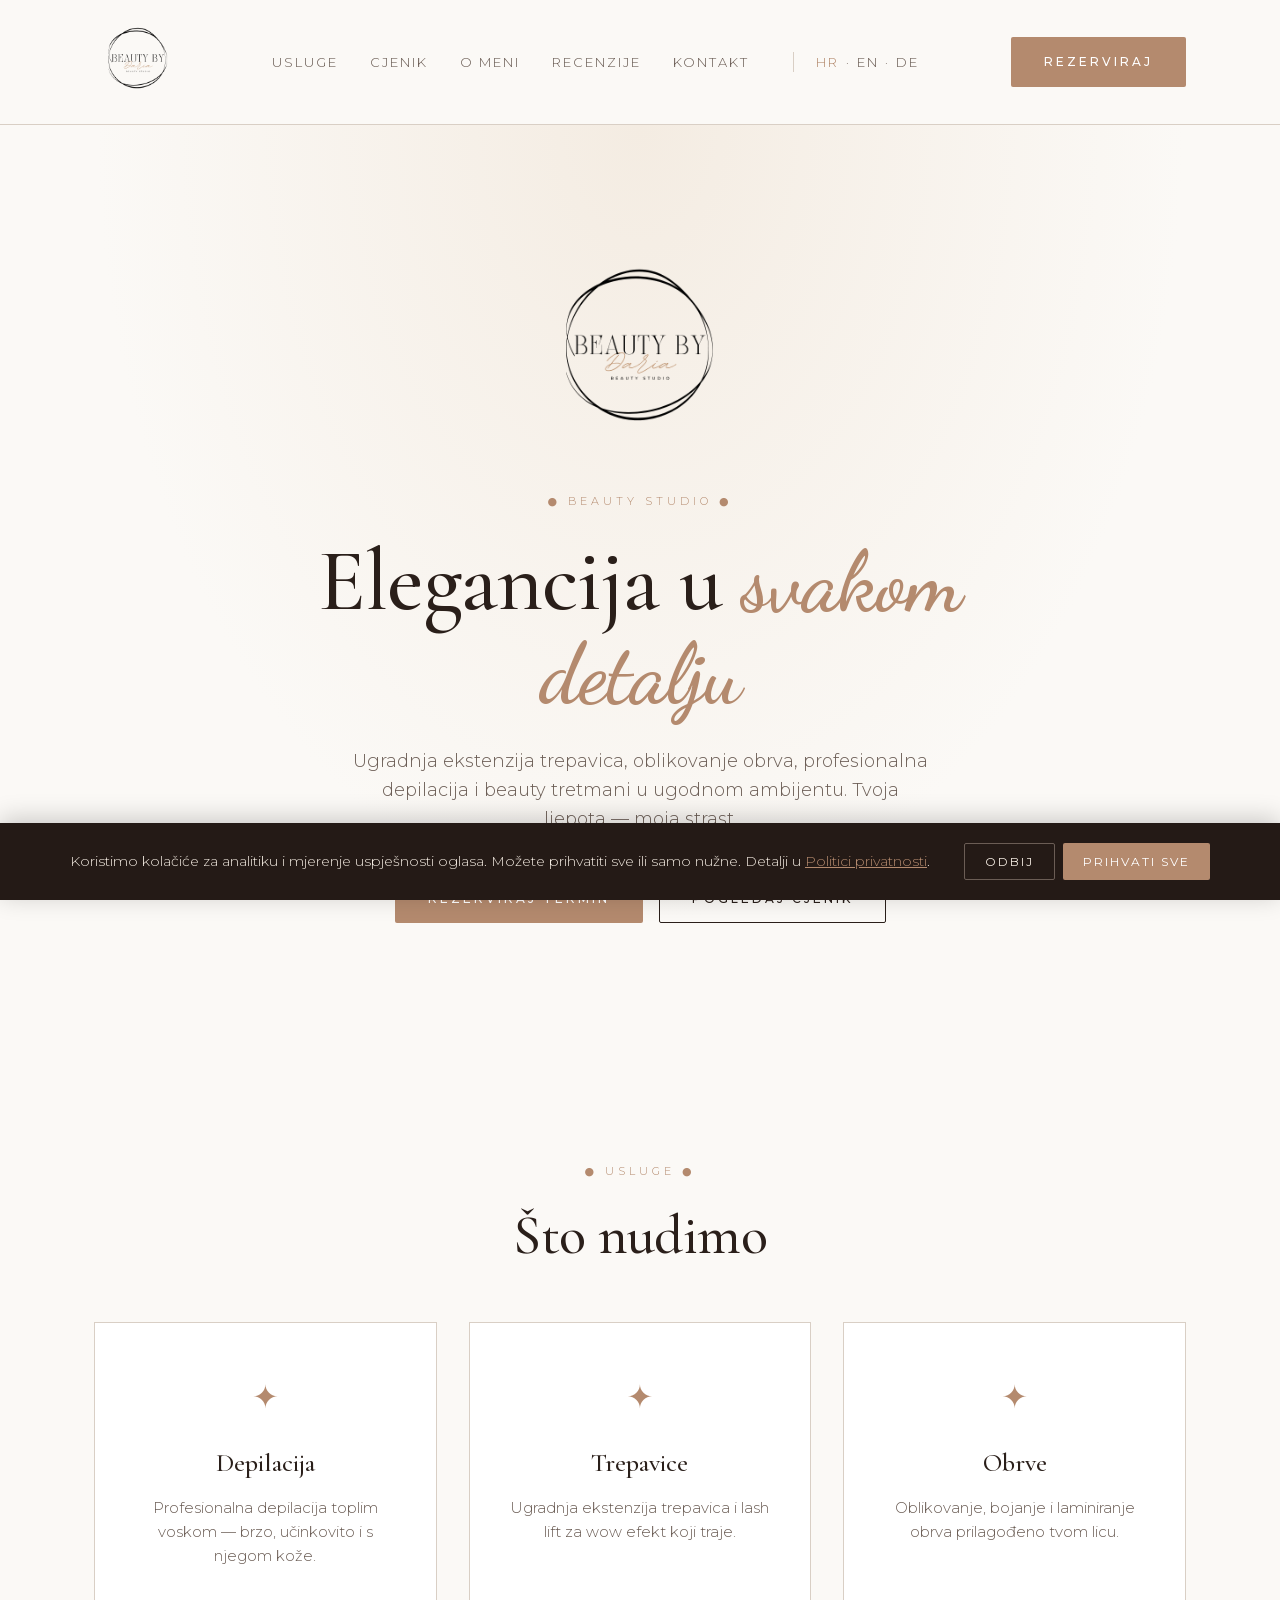
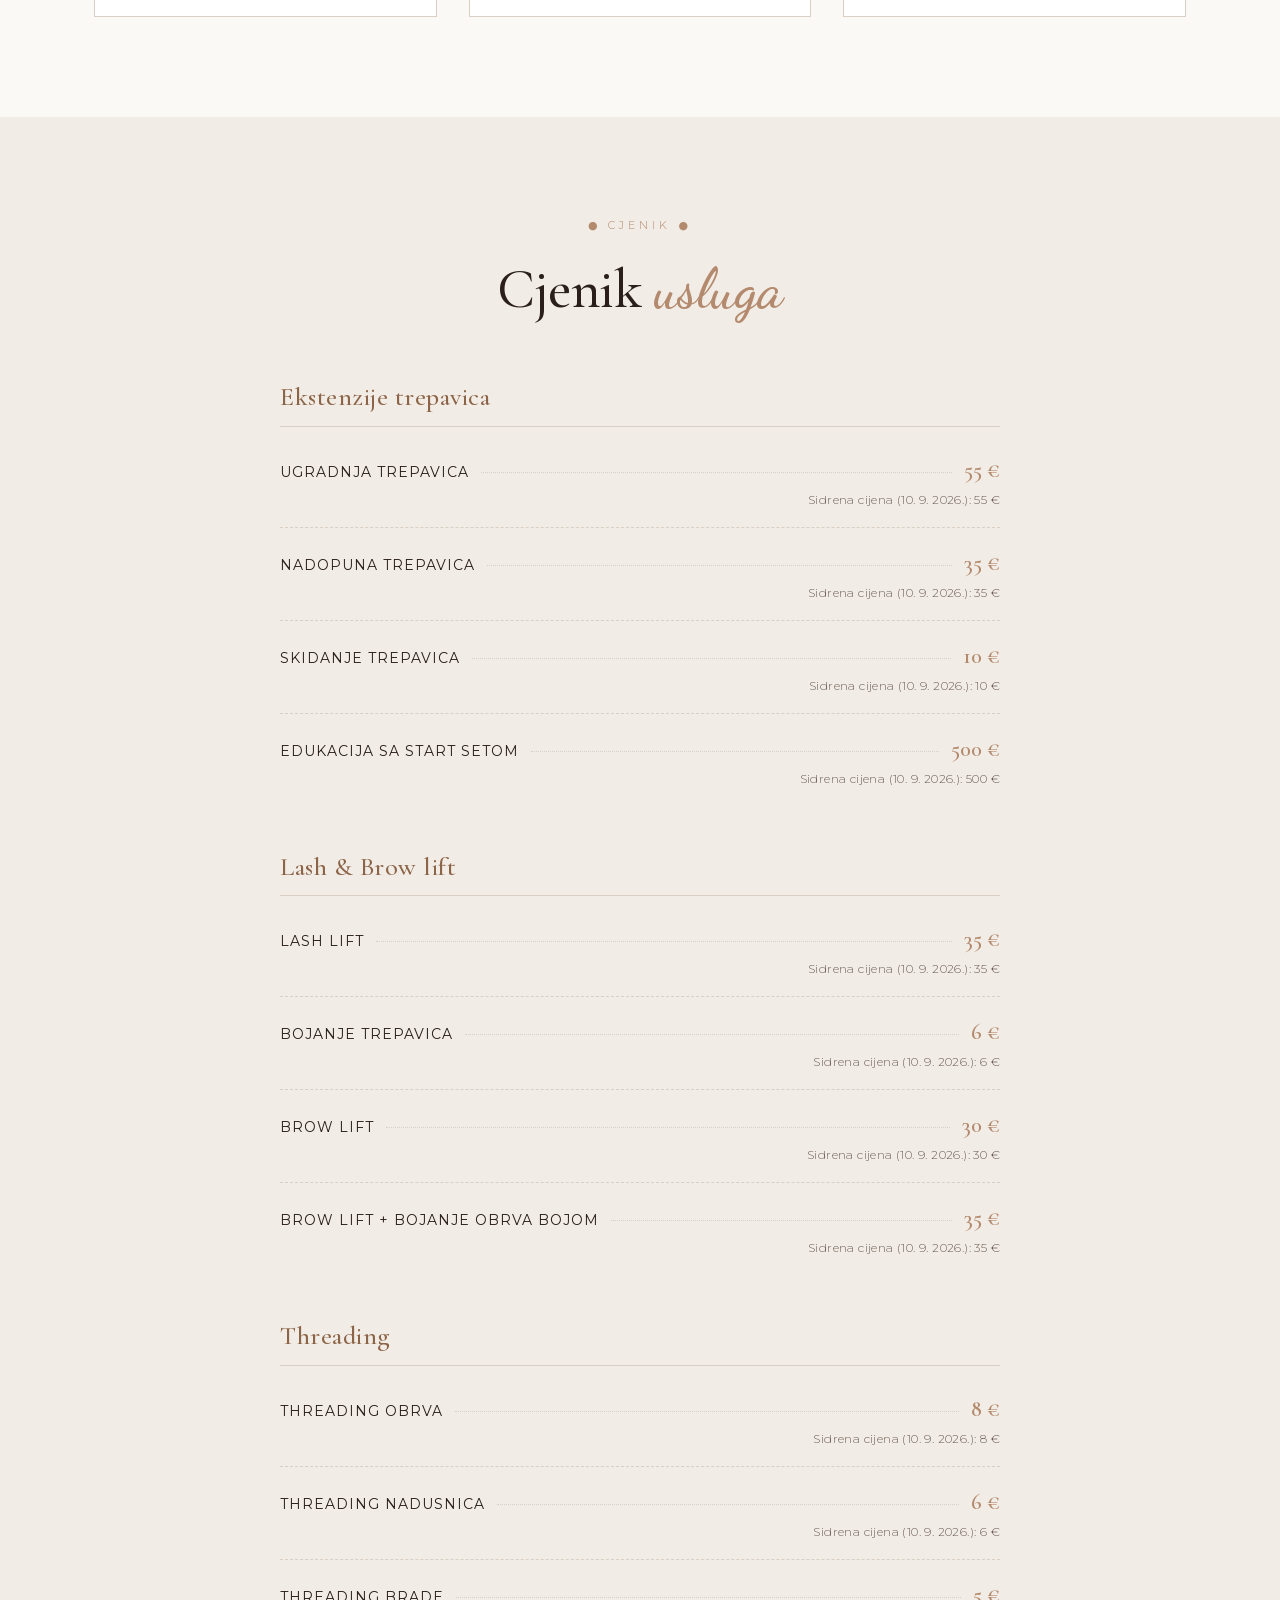
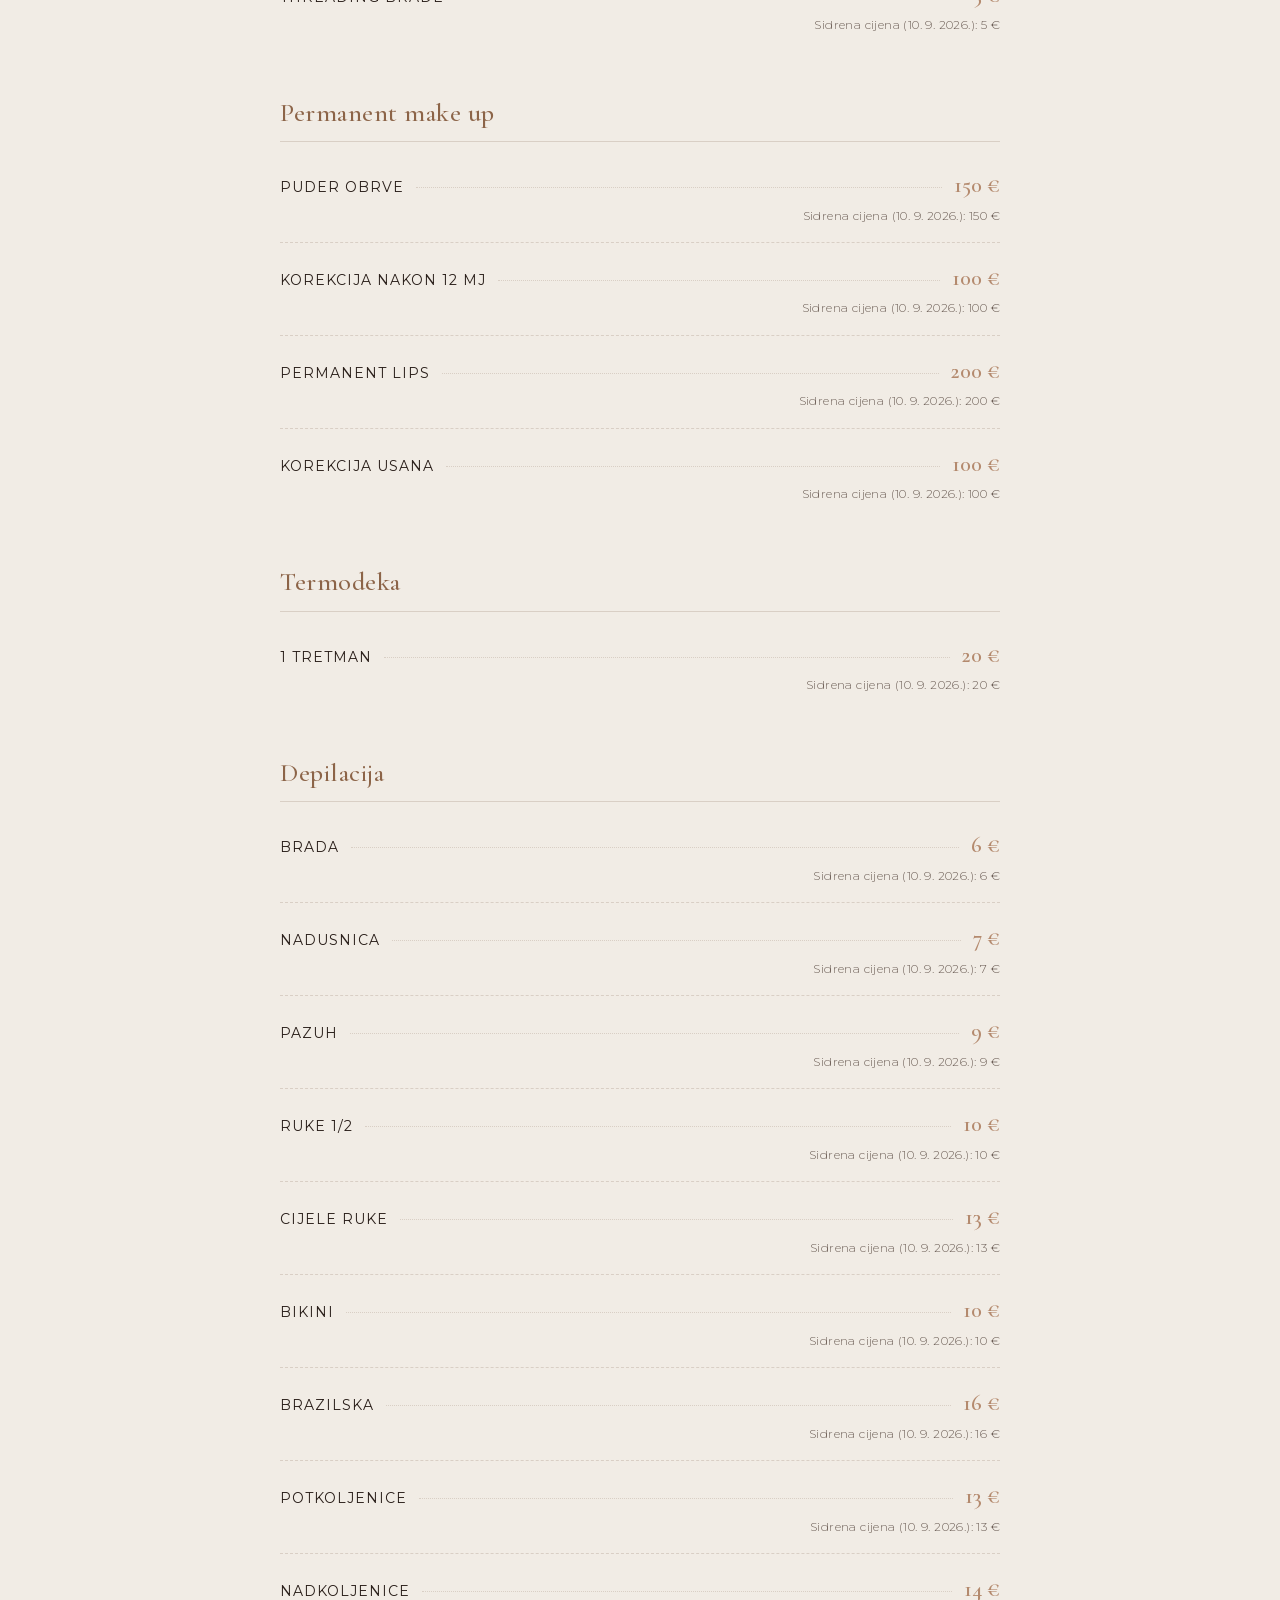
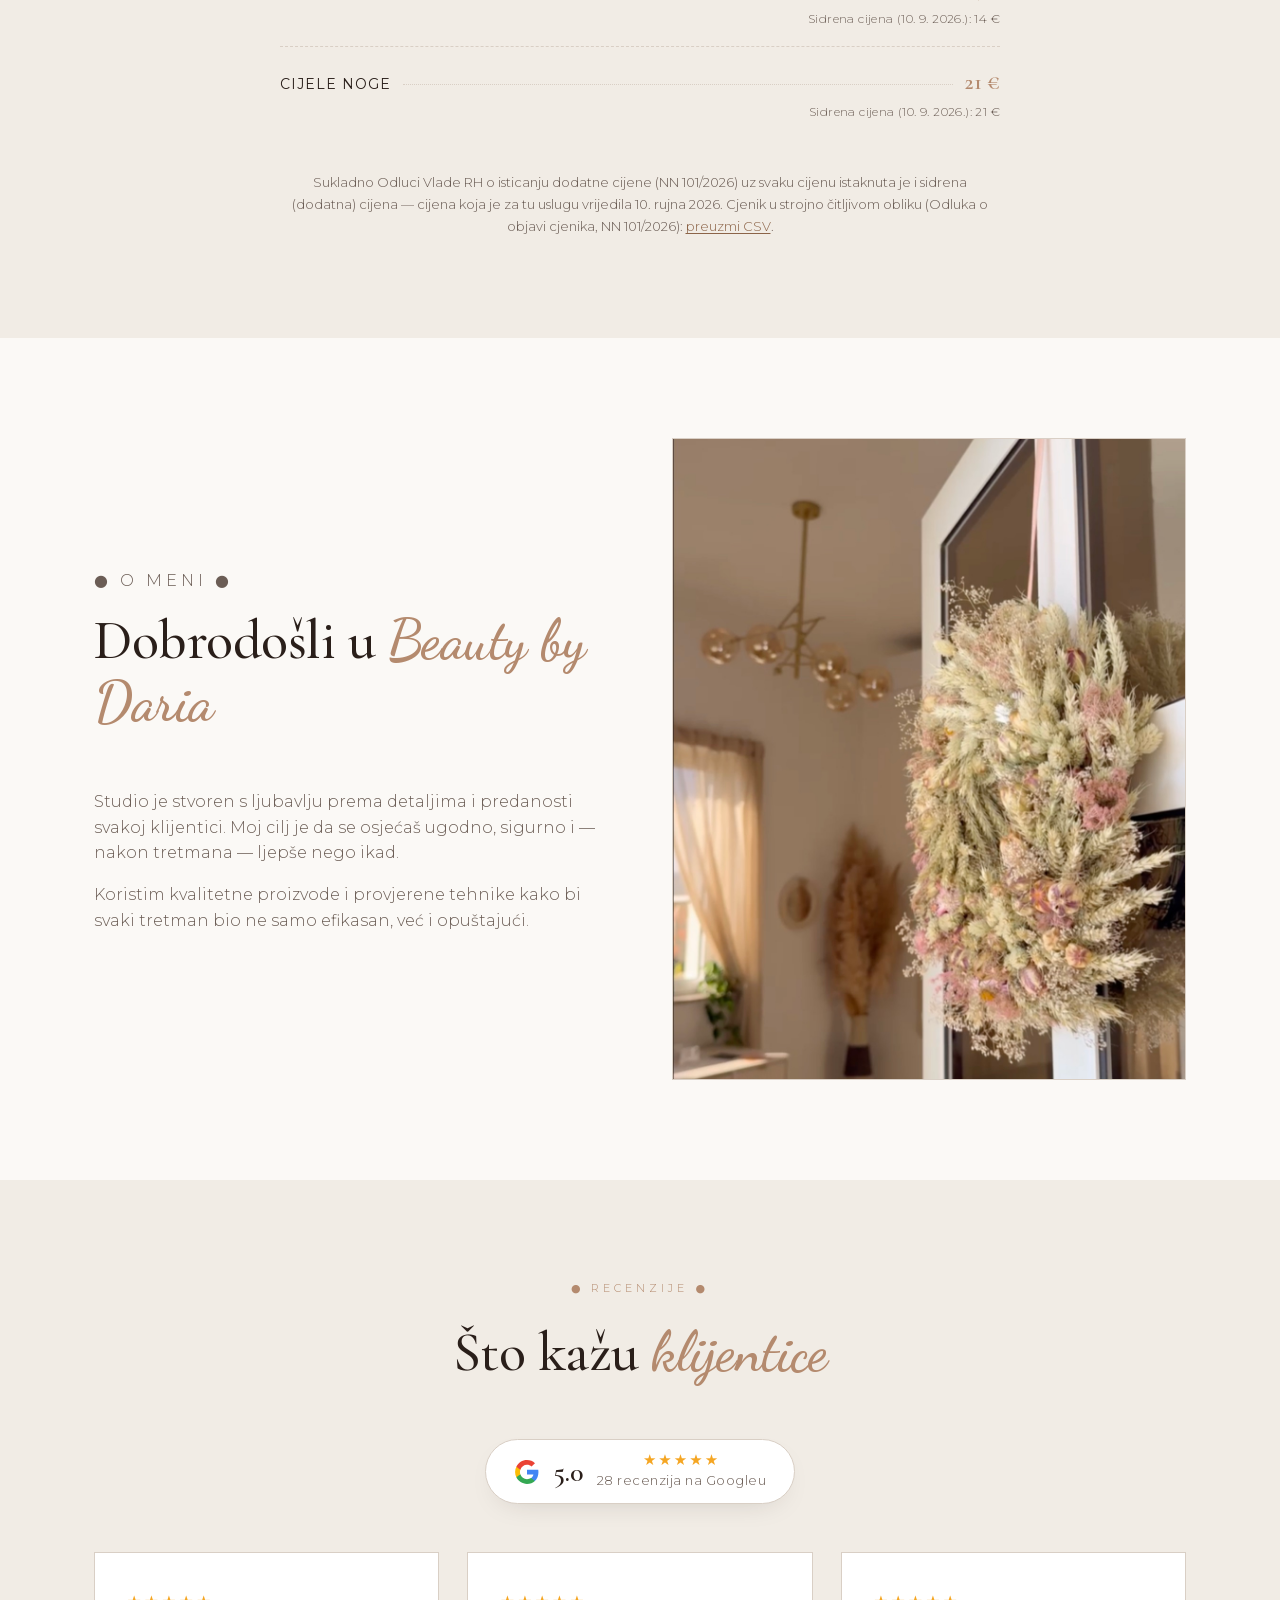
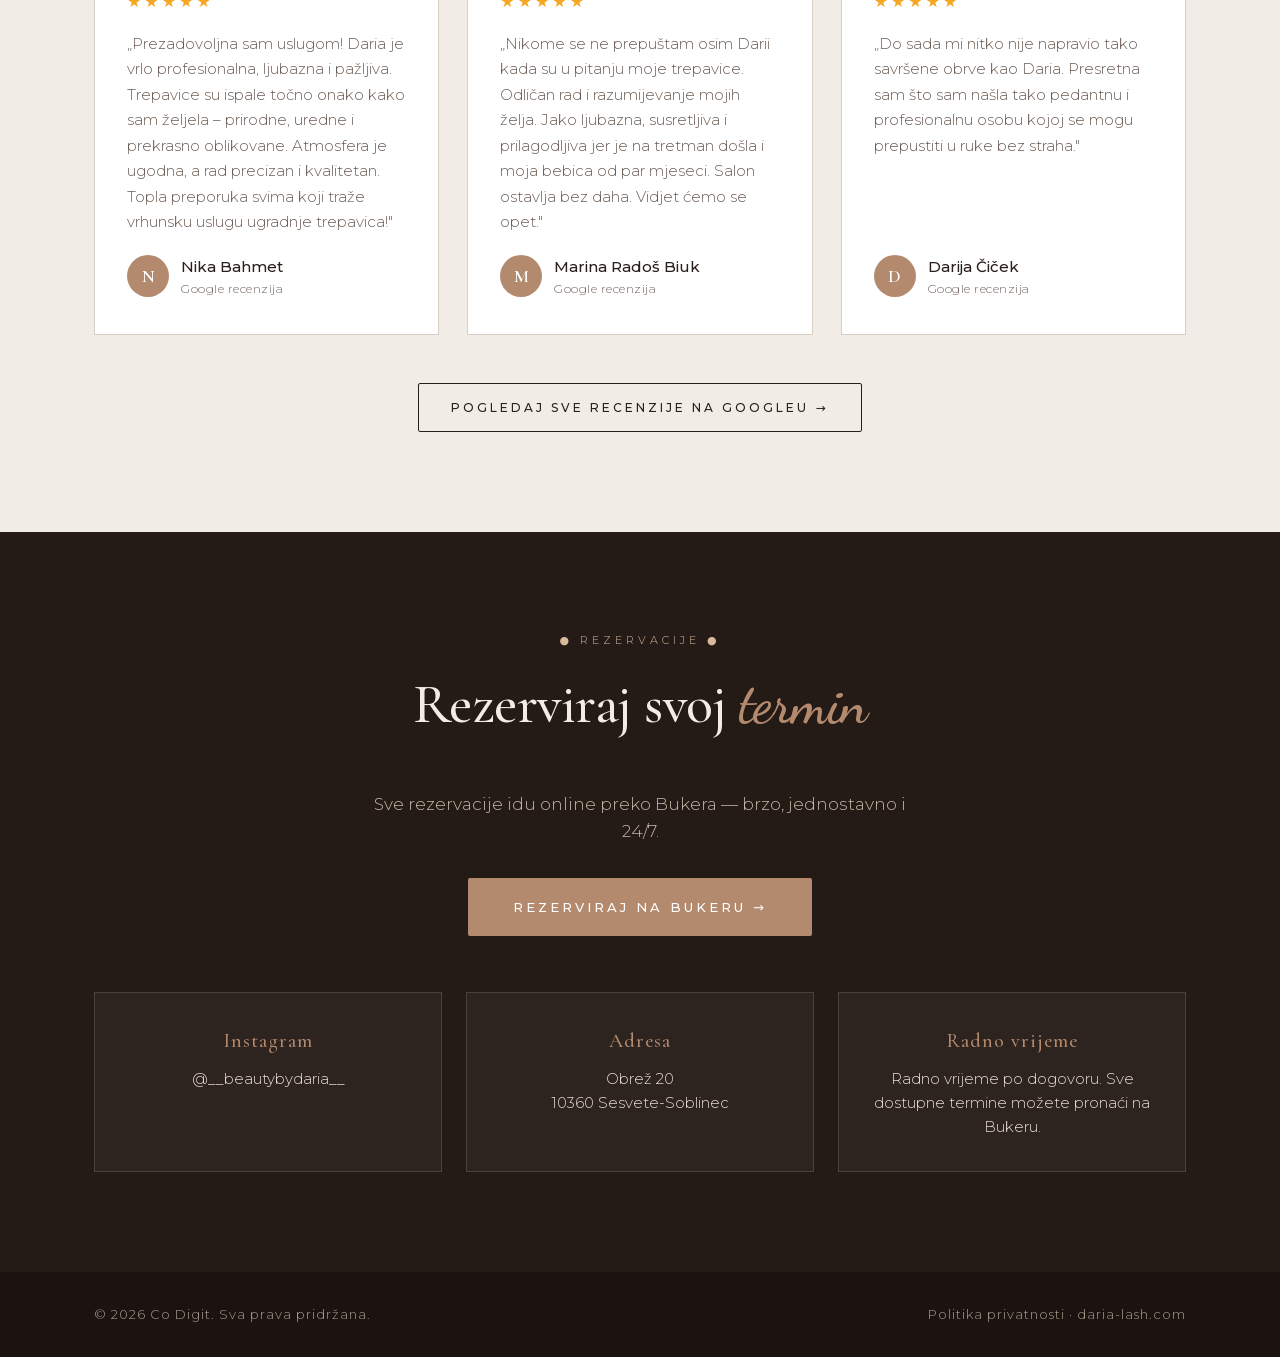
==== commit 01b39483: "Add anchor prices (sidrena cijena) + machine-readable CSV price list (NN 101/2026, from 1 Oct 2026) " ====
--- a/index.html
+++ b/index.html
@@ -41,7 +41,7 @@
 <link rel="preload" as="image" href="images/logo.png" fetchpriority="high">
 <link rel="preload" as="font" type="font/woff2" href="fonts/cormorant-garamond-500-latin.woff2" crossorigin>
 <link rel="preload" as="font" type="font/woff2" href="fonts/dancing-script-600-latin.woff2" crossorigin>
-<link rel="stylesheet" href="style.css?v=20260606">
+<link rel="stylesheet" href="style.css?v=20260915">
 
 <!-- Structured Data -->
 <script type="application/ld+json">
@@ -221,55 +221,56 @@
 
       <h3 class="price-group">Ekstenzije trepavica</h3>
       <ul class="price-list">
-        <li><span>Ugradnja trepavica</span><span class="dots"></span><span class="price">55 €</span></li>
-        <li><span>Nadopuna trepavica</span><span class="dots"></span><span class="price">35 €</span></li>
-        <li><span>Skidanje trepavica</span><span class="dots"></span><span class="price">10 €</span></li>
-        <li><span>Edukacija sa start setom</span><span class="dots"></span><span class="price">500 €</span></li>
+        <li><span>Ugradnja trepavica</span><span class="dots"></span><span class="price">55 €</span><span class="price-anchor">Sidrena cijena (10. 9. 2026.): 55 €</span></li>
+        <li><span>Nadopuna trepavica</span><span class="dots"></span><span class="price">35 €</span><span class="price-anchor">Sidrena cijena (10. 9. 2026.): 35 €</span></li>
+        <li><span>Skidanje trepavica</span><span class="dots"></span><span class="price">10 €</span><span class="price-anchor">Sidrena cijena (10. 9. 2026.): 10 €</span></li>
+        <li><span>Edukacija sa start setom</span><span class="dots"></span><span class="price">500 €</span><span class="price-anchor">Sidrena cijena (10. 9. 2026.): 500 €</span></li>
       </ul>
 
       <h3 class="price-group">Lash &amp; Brow lift</h3>
       <ul class="price-list">
-        <li><span>Lash lift</span><span class="dots"></span><span class="price">35 €</span></li>
-        <li><span>Bojanje trepavica</span><span class="dots"></span><span class="price">6 €</span></li>
-        <li><span>Brow lift</span><span class="dots"></span><span class="price">30 €</span></li>
-        <li><span>Brow lift + bojanje obrva bojom</span><span class="dots"></span><span class="price">35 €</span></li>
+        <li><span>Lash lift</span><span class="dots"></span><span class="price">35 €</span><span class="price-anchor">Sidrena cijena (10. 9. 2026.): 35 €</span></li>
+        <li><span>Bojanje trepavica</span><span class="dots"></span><span class="price">6 €</span><span class="price-anchor">Sidrena cijena (10. 9. 2026.): 6 €</span></li>
+        <li><span>Brow lift</span><span class="dots"></span><span class="price">30 €</span><span class="price-anchor">Sidrena cijena (10. 9. 2026.): 30 €</span></li>
+        <li><span>Brow lift + bojanje obrva bojom</span><span class="dots"></span><span class="price">35 €</span><span class="price-anchor">Sidrena cijena (10. 9. 2026.): 35 €</span></li>
       </ul>
 
       <h3 class="price-group">Threading</h3>
       <ul class="price-list">
-        <li><span>Threading obrva</span><span class="dots"></span><span class="price">8 €</span></li>
-        <li><span>Threading nadusnica</span><span class="dots"></span><span class="price">6 €</span></li>
-        <li><span>Threading brade</span><span class="dots"></span><span class="price">5 €</span></li>
+        <li><span>Threading obrva</span><span class="dots"></span><span class="price">8 €</span><span class="price-anchor">Sidrena cijena (10. 9. 2026.): 8 €</span></li>
+        <li><span>Threading nadusnica</span><span class="dots"></span><span class="price">6 €</span><span class="price-anchor">Sidrena cijena (10. 9. 2026.): 6 €</span></li>
+        <li><span>Threading brade</span><span class="dots"></span><span class="price">5 €</span><span class="price-anchor">Sidrena cijena (10. 9. 2026.): 5 €</span></li>
       </ul>
 
       <h3 class="price-group">Permanent make up</h3>
       <ul class="price-list">
-        <li><span>Puder obrve</span><span class="dots"></span><span class="price">150 €</span></li>
-        <li><span>Korekcija nakon 12 mj</span><span class="dots"></span><span class="price">100 €</span></li>
-        <li><span>Permanent lips</span><span class="dots"></span><span class="price">200 €</span></li>
-        <li><span>Korekcija usana</span><span class="dots"></span><span class="price">100 €</span></li>
+        <li><span>Puder obrve</span><span class="dots"></span><span class="price">150 €</span><span class="price-anchor">Sidrena cijena (10. 9. 2026.): 150 €</span></li>
+        <li><span>Korekcija nakon 12 mj</span><span class="dots"></span><span class="price">100 €</span><span class="price-anchor">Sidrena cijena (10. 9. 2026.): 100 €</span></li>
+        <li><span>Permanent lips</span><span class="dots"></span><span class="price">200 €</span><span class="price-anchor">Sidrena cijena (10. 9. 2026.): 200 €</span></li>
+        <li><span>Korekcija usana</span><span class="dots"></span><span class="price">100 €</span><span class="price-anchor">Sidrena cijena (10. 9. 2026.): 100 €</span></li>
       </ul>
 
       <h3 class="price-group">Termodeka</h3>
       <ul class="price-list">
-        <li><span>1 tretman</span><span class="dots"></span><span class="price">20 €</span></li>
+        <li><span>1 tretman</span><span class="dots"></span><span class="price">20 €</span><span class="price-anchor">Sidrena cijena (10. 9. 2026.): 20 €</span></li>
       </ul>
 
       <h3 class="price-group">Depilacija</h3>
       <ul class="price-list">
-        <li><span>Brada</span><span class="dots"></span><span class="price">6 €</span></li>
-        <li><span>Nadusnica</span><span class="dots"></span><span class="price">7 €</span></li>
-        <li><span>Pazuh</span><span class="dots"></span><span class="price">9 €</span></li>
-        <li><span>Ruke 1/2</span><span class="dots"></span><span class="price">10 €</span></li>
-        <li><span>Cijele ruke</span><span class="dots"></span><span class="price">13 €</span></li>
-        <li><span>Bikini</span><span class="dots"></span><span class="price">10 €</span></li>
-        <li><span>Brazilska</span><span class="dots"></span><span class="price">16 €</span></li>
-        <li><span>Potkoljenice</span><span class="dots"></span><span class="price">13 €</span></li>
-        <li><span>Nadkoljenice</span><span class="dots"></span><span class="price">14 €</span></li>
-        <li><span>Cijele noge</span><span class="dots"></span><span class="price">21 €</span></li>
-      </ul>
-
-    </div>
+        <li><span>Brada</span><span class="dots"></span><span class="price">6 €</span><span class="price-anchor">Sidrena cijena (10. 9. 2026.): 6 €</span></li>
+        <li><span>Nadusnica</span><span class="dots"></span><span class="price">7 €</span><span class="price-anchor">Sidrena cijena (10. 9. 2026.): 7 €</span></li>
+        <li><span>Pazuh</span><span class="dots"></span><span class="price">9 €</span><span class="price-anchor">Sidrena cijena (10. 9. 2026.): 9 €</span></li>
+        <li><span>Ruke 1/2</span><span class="dots"></span><span class="price">10 €</span><span class="price-anchor">Sidrena cijena (10. 9. 2026.): 10 €</span></li>
+        <li><span>Cijele ruke</span><span class="dots"></span><span class="price">13 €</span><span class="price-anchor">Sidrena cijena (10. 9. 2026.): 13 €</span></li>
+        <li><span>Bikini</span><span class="dots"></span><span class="price">10 €</span><span class="price-anchor">Sidrena cijena (10. 9. 2026.): 10 €</span></li>
+        <li><span>Brazilska</span><span class="dots"></span><span class="price">16 €</span><span class="price-anchor">Sidrena cijena (10. 9. 2026.): 16 €</span></li>
+        <li><span>Potkoljenice</span><span class="dots"></span><span class="price">13 €</span><span class="price-anchor">Sidrena cijena (10. 9. 2026.): 13 €</span></li>
+        <li><span>Nadkoljenice</span><span class="dots"></span><span class="price">14 €</span><span class="price-anchor">Sidrena cijena (10. 9. 2026.): 14 €</span></li>
+        <li><span>Cijele noge</span><span class="dots"></span><span class="price">21 €</span><span class="price-anchor">Sidrena cijena (10. 9. 2026.): 21 €</span></li>
+      </ul>
+
+    </div>
+    <p class="price-note">Sukladno Odluci Vlade RH o isticanju dodatne cijene (NN 101/2026) uz svaku cijenu istaknuta je i sidrena (dodatna) cijena — cijena koja je za tu uslugu vrijedila 10. rujna 2026. Cjenik u strojno čitljivom obliku (Odluka o objavi cjenika, NN 101/2026): <a href="cjenik/Kozmeticki_salon_Obrez_20_Sesvete-Soblinec_Beauty_by_Daria_1_20260915_0741.csv">preuzmi CSV</a>.</p>
   </div>
 </section>
 
--- a/style.css
+++ b/style.css
@@ -91,11 +91,16 @@
 .price-group{font-family:var(--serif);font-size:26px;font-weight:500;color:var(--accent-dark);margin:40px 0 8px;padding-bottom:8px;border-bottom:1px solid var(--line);letter-spacing:.5px}
 .price-group:first-child{margin-top:0}
 .price-list{list-style:none}
-.price-list li{display:flex;align-items:baseline;gap:12px;padding:18px 0;border-bottom:1px dashed var(--line);font-size:17px}
+.price-list li{display:flex;flex-wrap:wrap;align-items:baseline;gap:4px 12px;padding:18px 0;border-bottom:1px dashed var(--line);font-size:17px}
 .price-list li:last-child{border-bottom:none}
 .price-list span:first-child{font-weight:400;letter-spacing:1px;text-transform:uppercase;font-size:14px}
 .dots{flex:1;border-bottom:1px dotted var(--line);transform:translateY(-4px)}
 .price{font-family:var(--serif);font-size:22px;color:var(--accent);font-weight:600}
+/* sidrena (dodatna) cijena — obvezna uz svaku cijenu od 1.10.2026. (NN 101/2026) */
+.price-anchor{flex-basis:100%;text-align:right;font-size:12px;letter-spacing:.4px;color:var(--muted);line-height:1.4}
+.price-note{max-width:720px;margin:32px auto 0;font-size:13px;color:var(--muted);line-height:1.7;text-align:center}
+.price-note a{color:var(--accent-dark);text-decoration:underline;text-underline-offset:2px}
+.price-note a:hover{color:var(--accent)}
 
 /* ABOUT */
 .about{display:grid;grid-template-columns:1fr 1fr;gap:64px;align-items:center}
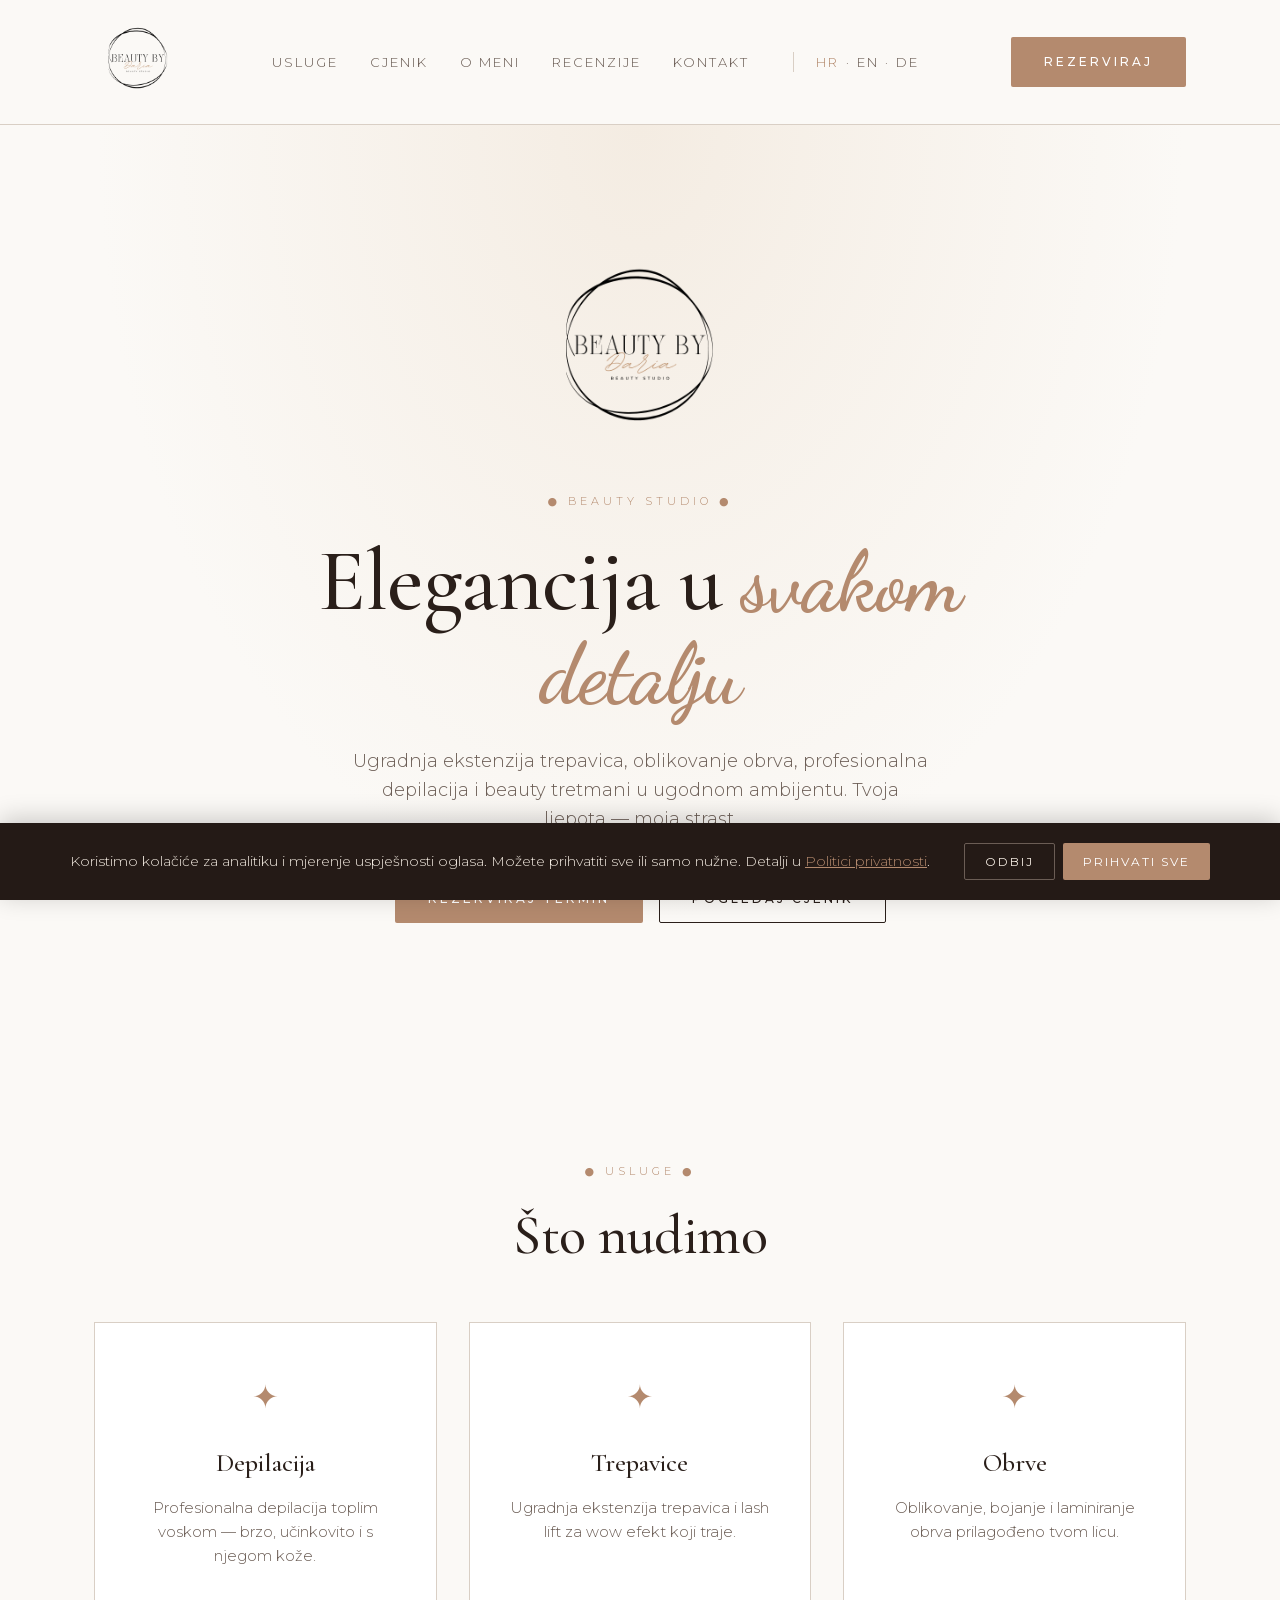
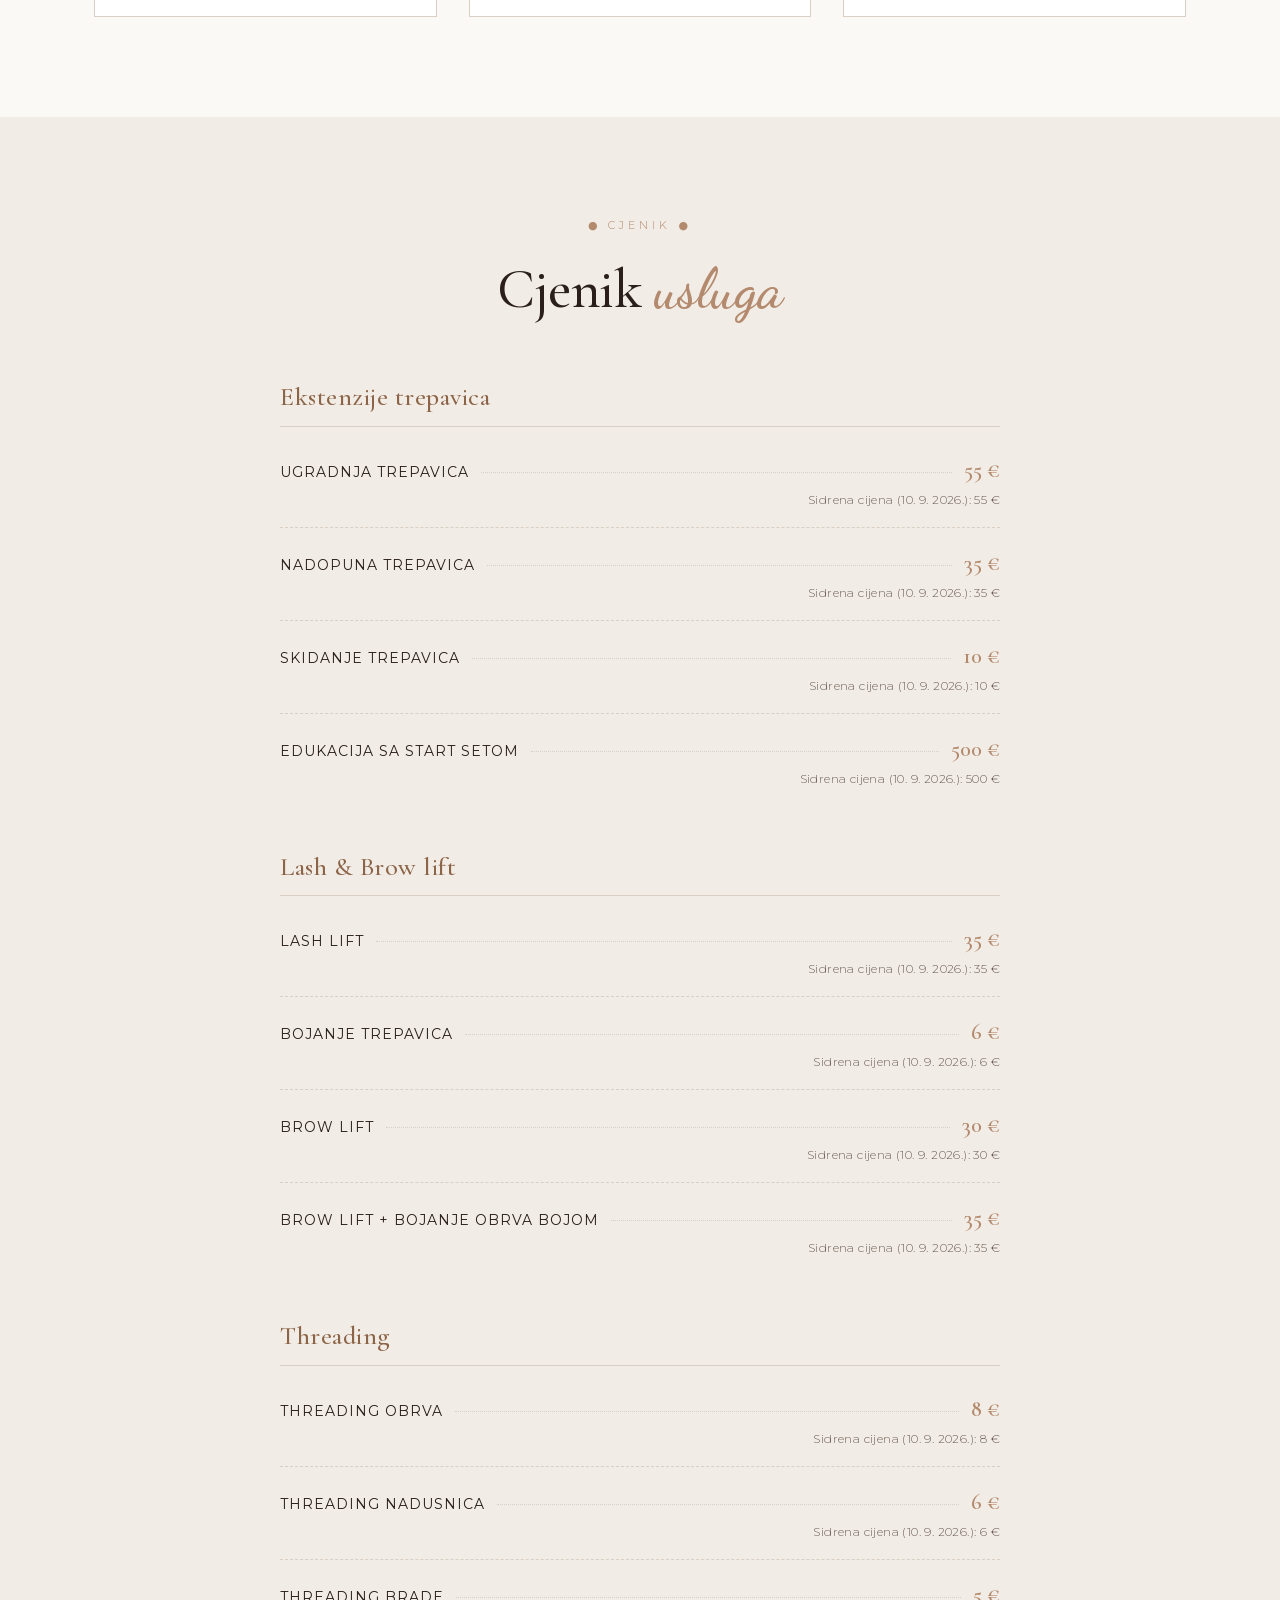
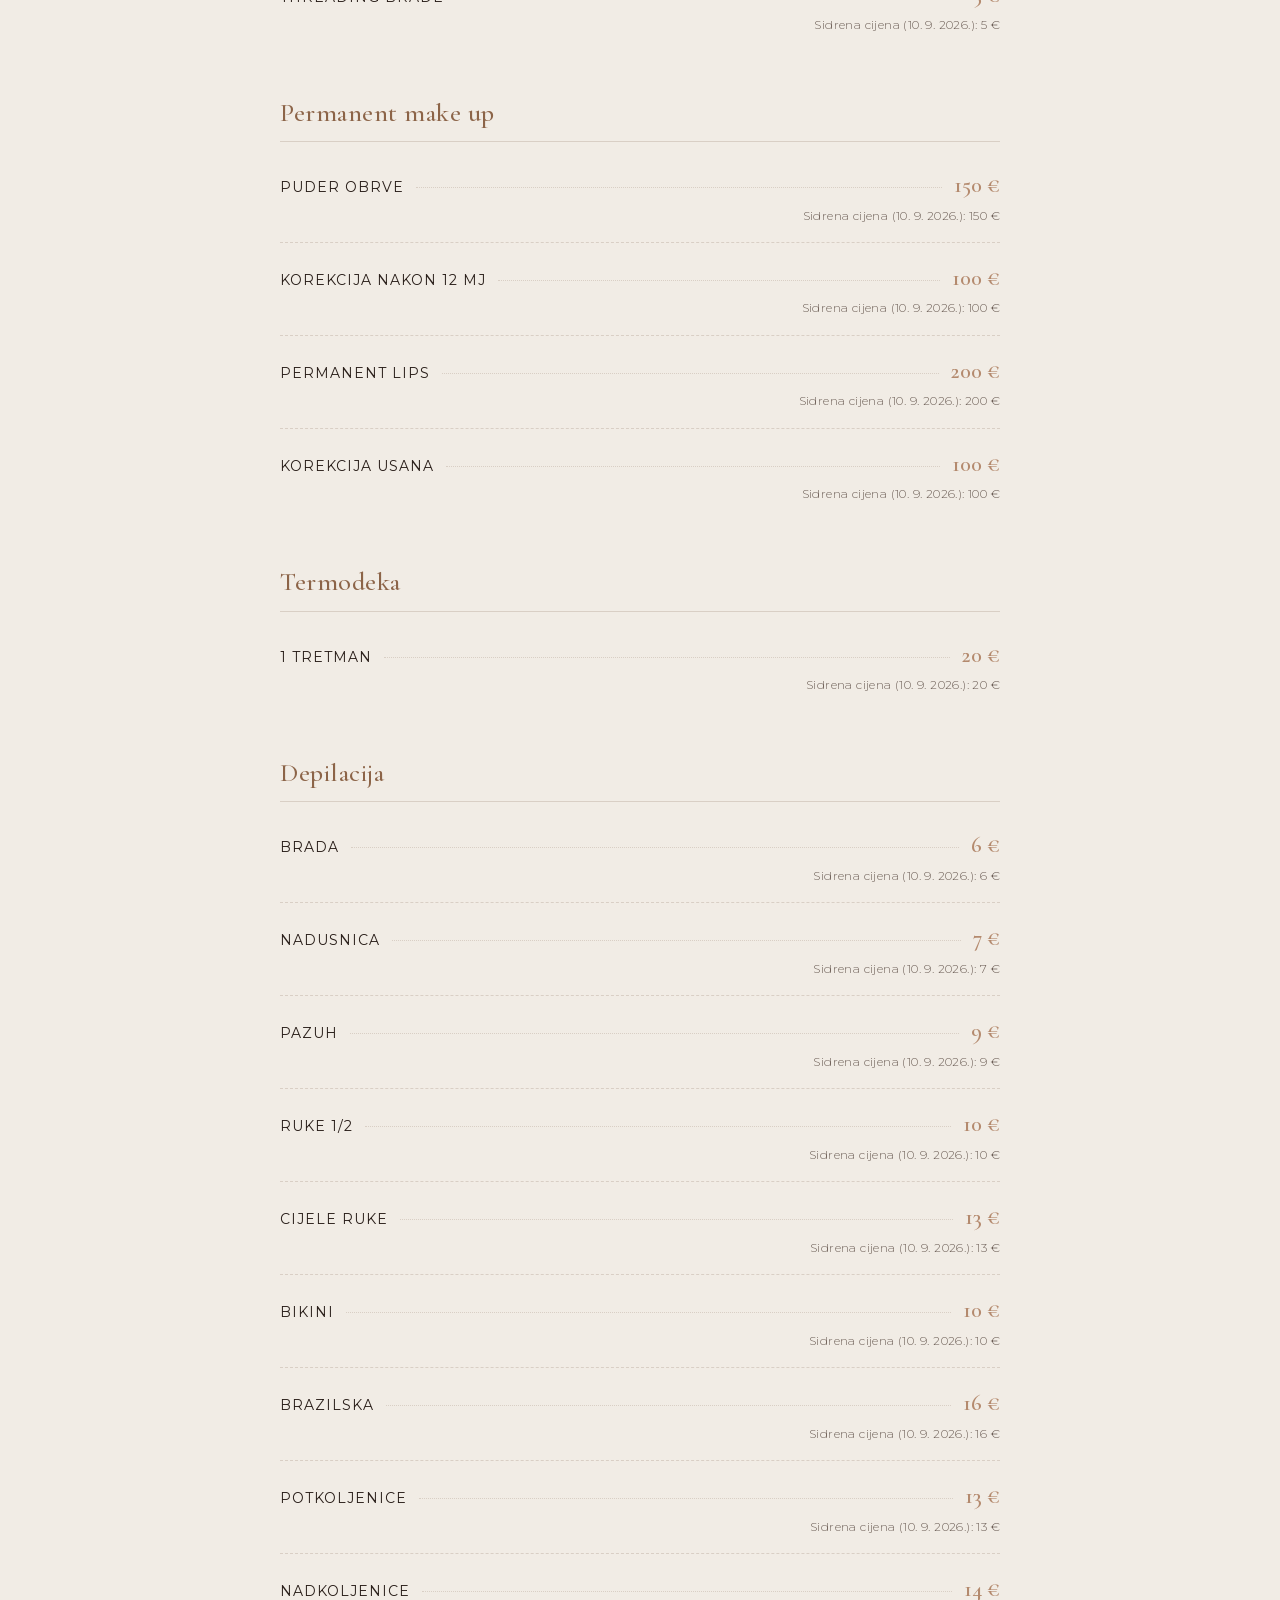
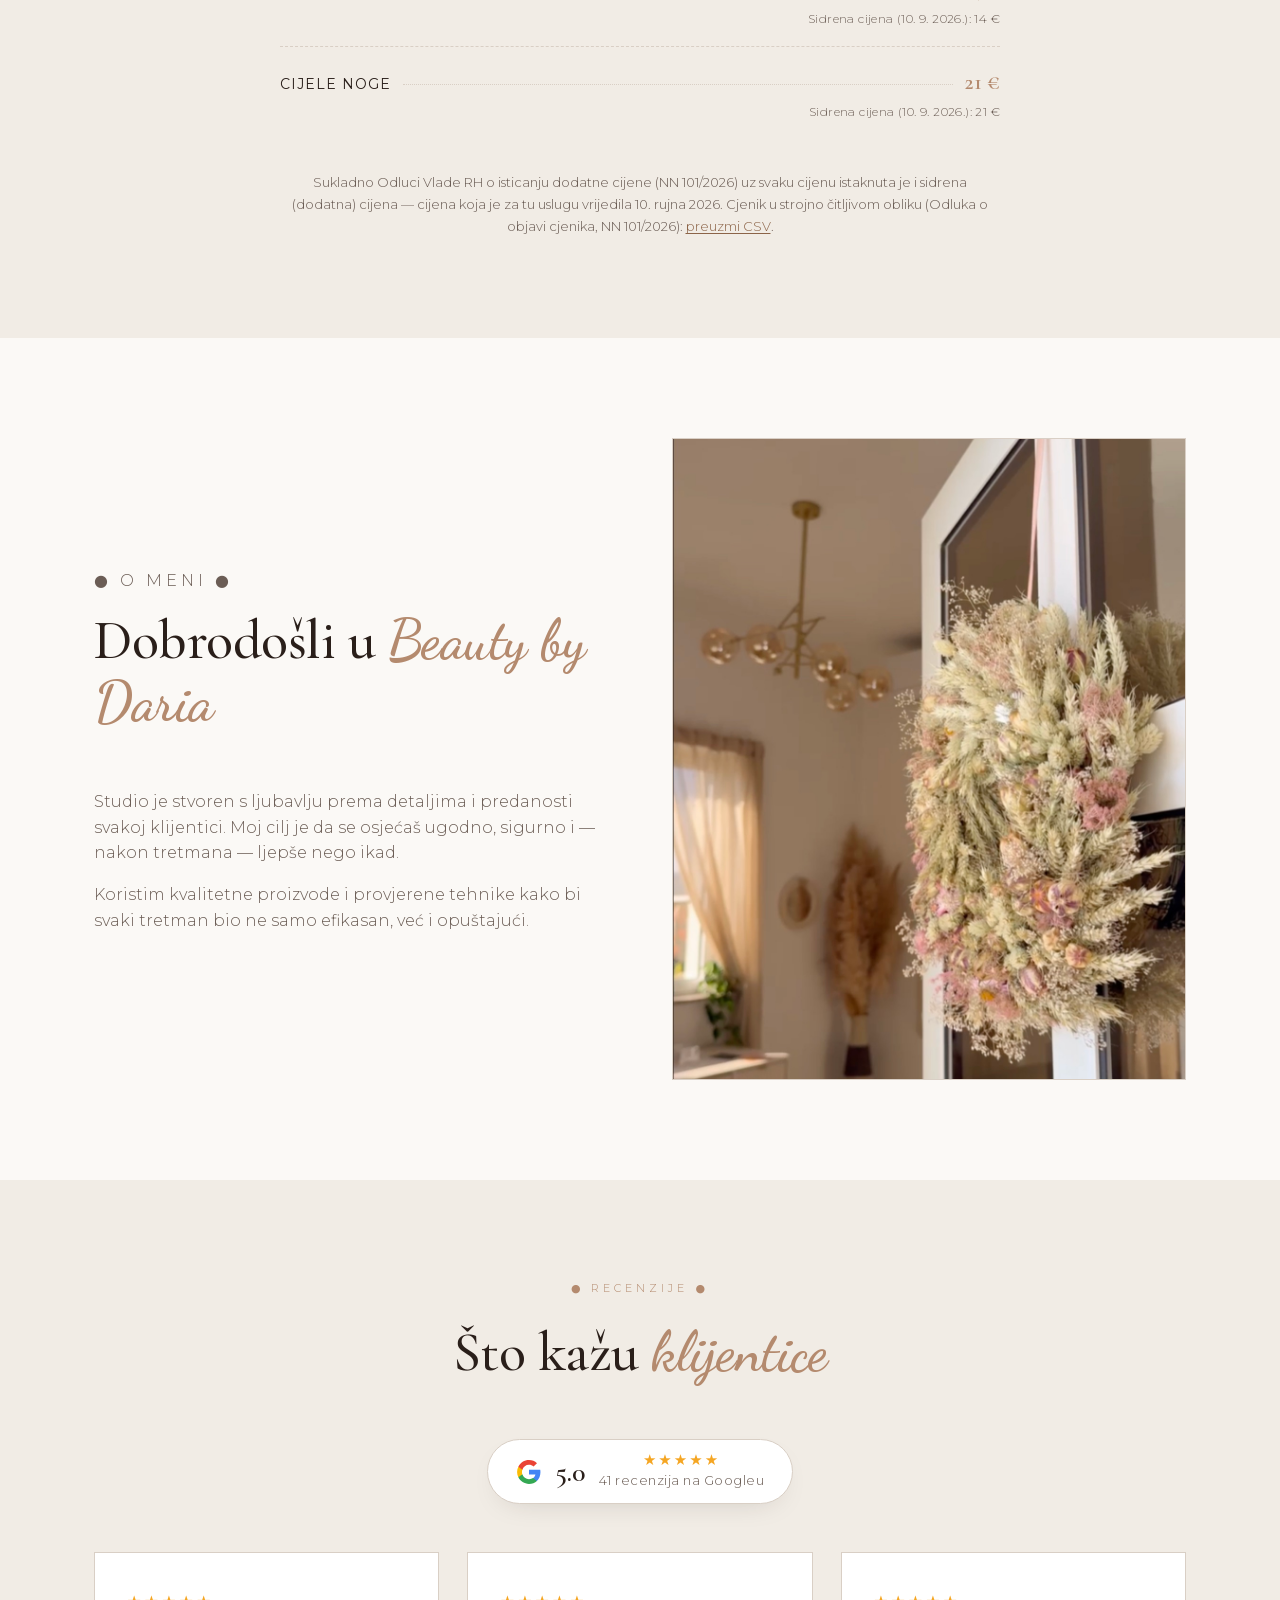
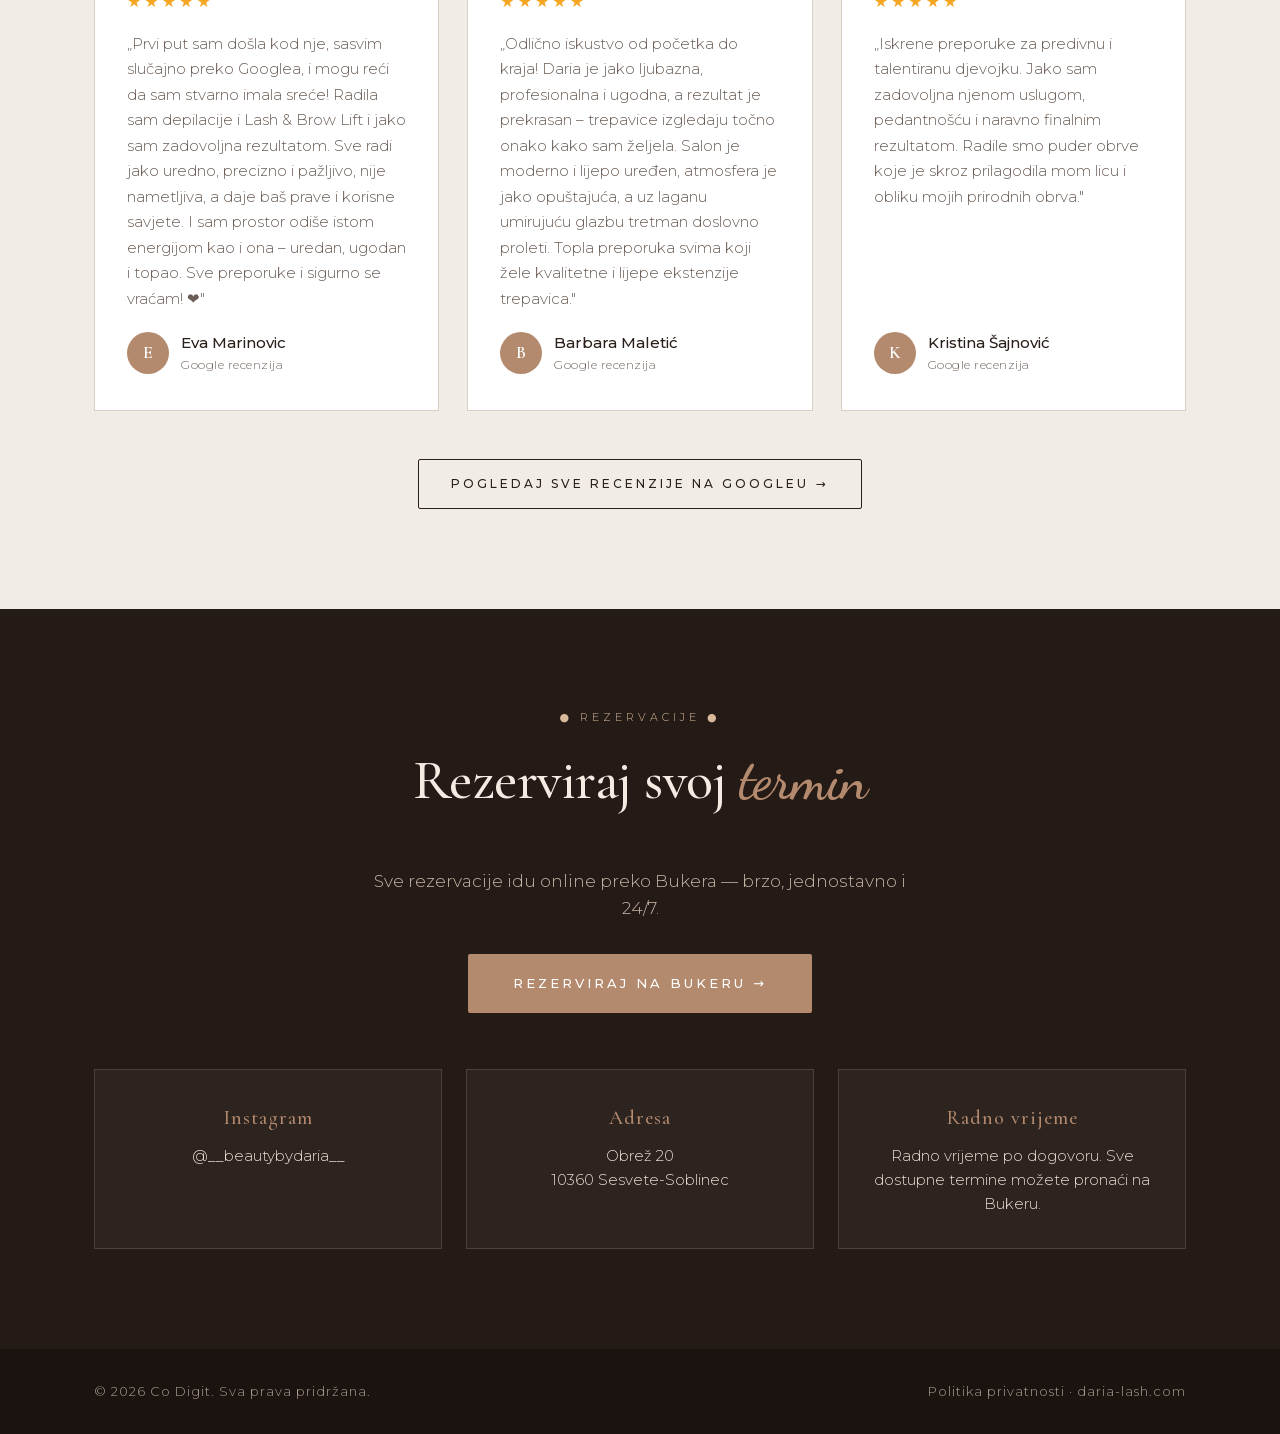
==== commit 2f779d81: "Refresh Google reviews: count 28 -> 41 (rating 5.0), 3 latest review cards (HR/EN/DE) Cards now: Eva" ====
--- a/index.html
+++ b/index.html
@@ -56,7 +56,7 @@
   "aggregateRating": {
     "@type": "AggregateRating",
     "ratingValue": "5.0",
-    "reviewCount": "28",
+    "reviewCount": "41",
     "bestRating": "5",
     "worstRating": "1"
   },
@@ -296,40 +296,40 @@
         <span class="rb-score">5.0</span>
         <span style="display:flex;flex-direction:column;gap:3px">
           <span class="rb-stars">★★★★★</span>
-          <span class="rb-count">28 recenzija na Googleu</span>
+          <span class="rb-count">41 recenzija na Googleu</span>
         </span>
       </a>
     </div>
     <div class="reviews">
       <div class="review-card">
         <div class="review-stars">★★★★★</div>
-        <p class="review-text">„Prezadovoljna sam uslugom! Daria je vrlo profesionalna, ljubazna i pažljiva. Trepavice su ispale točno onako kako sam željela – prirodne, uredne i prekrasno oblikovane. Atmosfera je ugodna, a rad precizan i kvalitetan. Topla preporuka svima koji traže vrhunsku uslugu ugradnje trepavica!"</p>
+        <p class="review-text">„Prvi put sam došla kod nje, sasvim slučajno preko Googlea, i mogu reći da sam stvarno imala sreće! Radila sam depilacije i Lash &amp; Brow Lift i jako sam zadovoljna rezultatom. Sve radi jako uredno, precizno i pažljivo, nije nametljiva, a daje baš prave i korisne savjete. I sam prostor odiše istom energijom kao i ona – uredan, ugodan i topao. Sve preporuke i sigurno se vraćam! ❤️"</p>
         <div class="review-author">
-          <div class="review-avatar">N</div>
+          <div class="review-avatar">E</div>
           <div>
-            <div class="review-name">Nika Bahmet</div>
+            <div class="review-name">Eva Marinovic</div>
             <div class="review-src">Google recenzija</div>
           </div>
         </div>
       </div>
       <div class="review-card">
         <div class="review-stars">★★★★★</div>
-        <p class="review-text">„Nikome se ne prepuštam osim Darii kada su u pitanju moje trepavice. Odličan rad i razumijevanje mojih želja. Jako ljubazna, susretljiva i prilagodljiva jer je na tretman došla i moja bebica od par mjeseci. Salon ostavlja bez daha. Vidjet ćemo se opet."</p>
+        <p class="review-text">„Odlično iskustvo od početka do kraja! Daria je jako ljubazna, profesionalna i ugodna, a rezultat je prekrasan – trepavice izgledaju točno onako kako sam željela. Salon je moderno i lijepo uređen, atmosfera je jako opuštajuća, a uz laganu umirujuću glazbu tretman doslovno proleti. Topla preporuka svima koji žele kvalitetne i lijepe ekstenzije trepavica."</p>
         <div class="review-author">
-          <div class="review-avatar">M</div>
+          <div class="review-avatar">B</div>
           <div>
-            <div class="review-name">Marina Radoš Biuk</div>
+            <div class="review-name">Barbara Maletić</div>
             <div class="review-src">Google recenzija</div>
           </div>
         </div>
       </div>
       <div class="review-card">
         <div class="review-stars">★★★★★</div>
-        <p class="review-text">„Do sada mi nitko nije napravio tako savršene obrve kao Daria. Presretna sam što sam našla tako pedantnu i profesionalnu osobu kojoj se mogu prepustiti u ruke bez straha."</p>
+        <p class="review-text">„Iskrene preporuke za predivnu i talentiranu djevojku. Jako sam zadovoljna njenom uslugom, pedantnošću i naravno finalnim rezultatom. Radile smo puder obrve koje je skroz prilagodila mom licu i obliku mojih prirodnih obrva."</p>
         <div class="review-author">
-          <div class="review-avatar">D</div>
+          <div class="review-avatar">K</div>
           <div>
-            <div class="review-name">Darija Čiček</div>
+            <div class="review-name">Kristina Šajnović</div>
             <div class="review-src">Google recenzija</div>
           </div>
         </div>
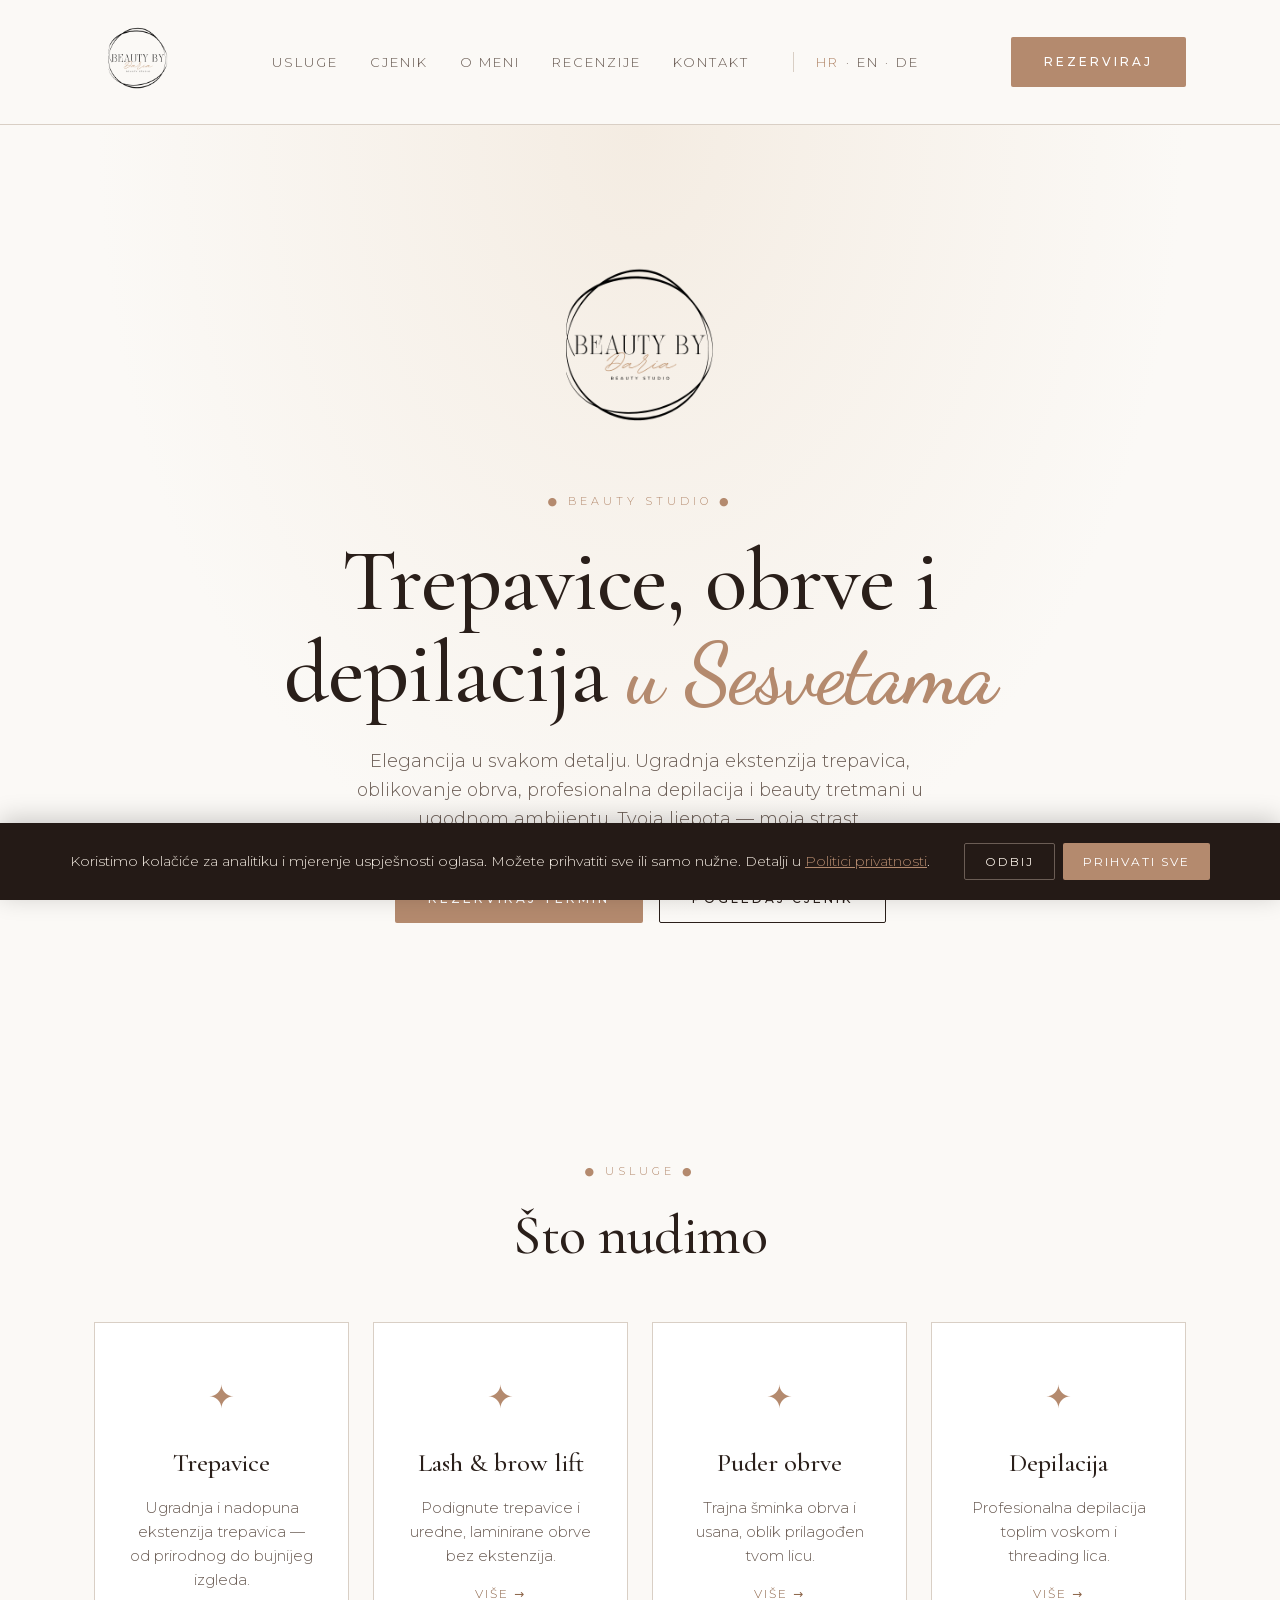
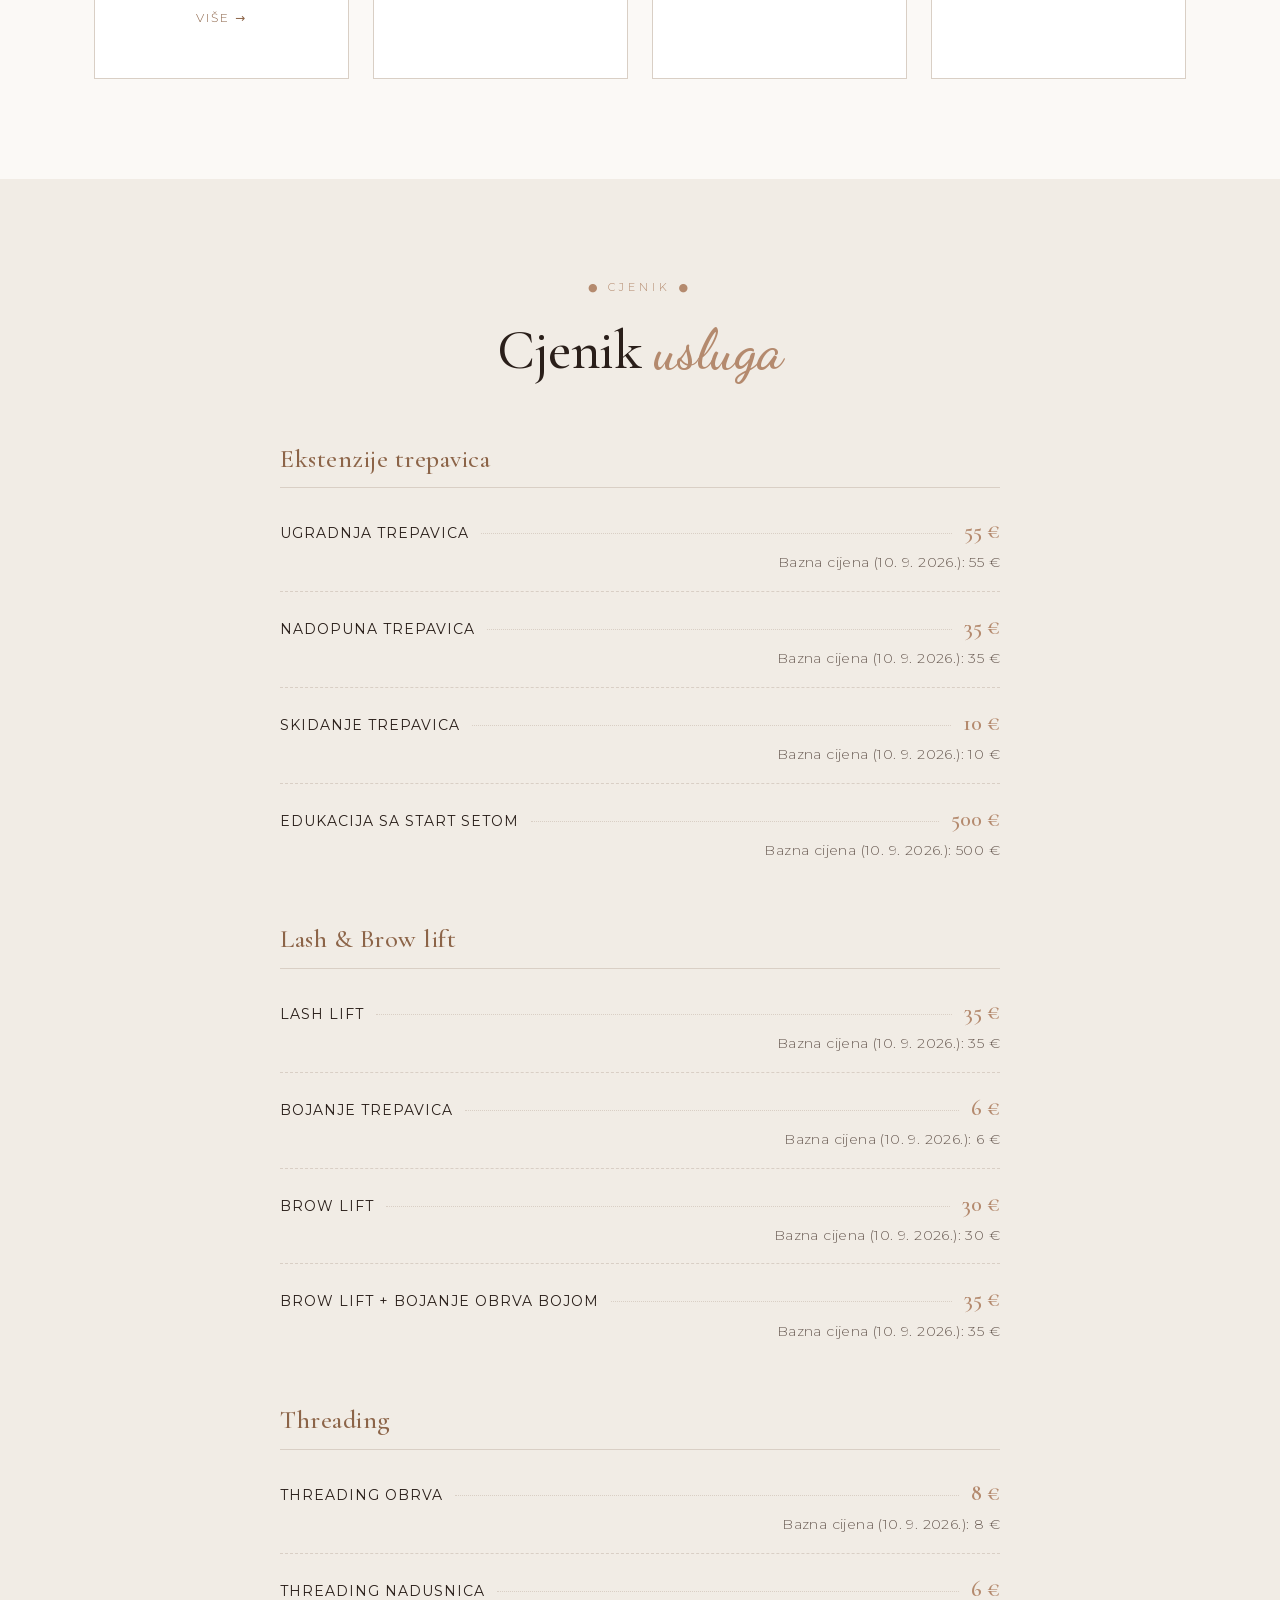
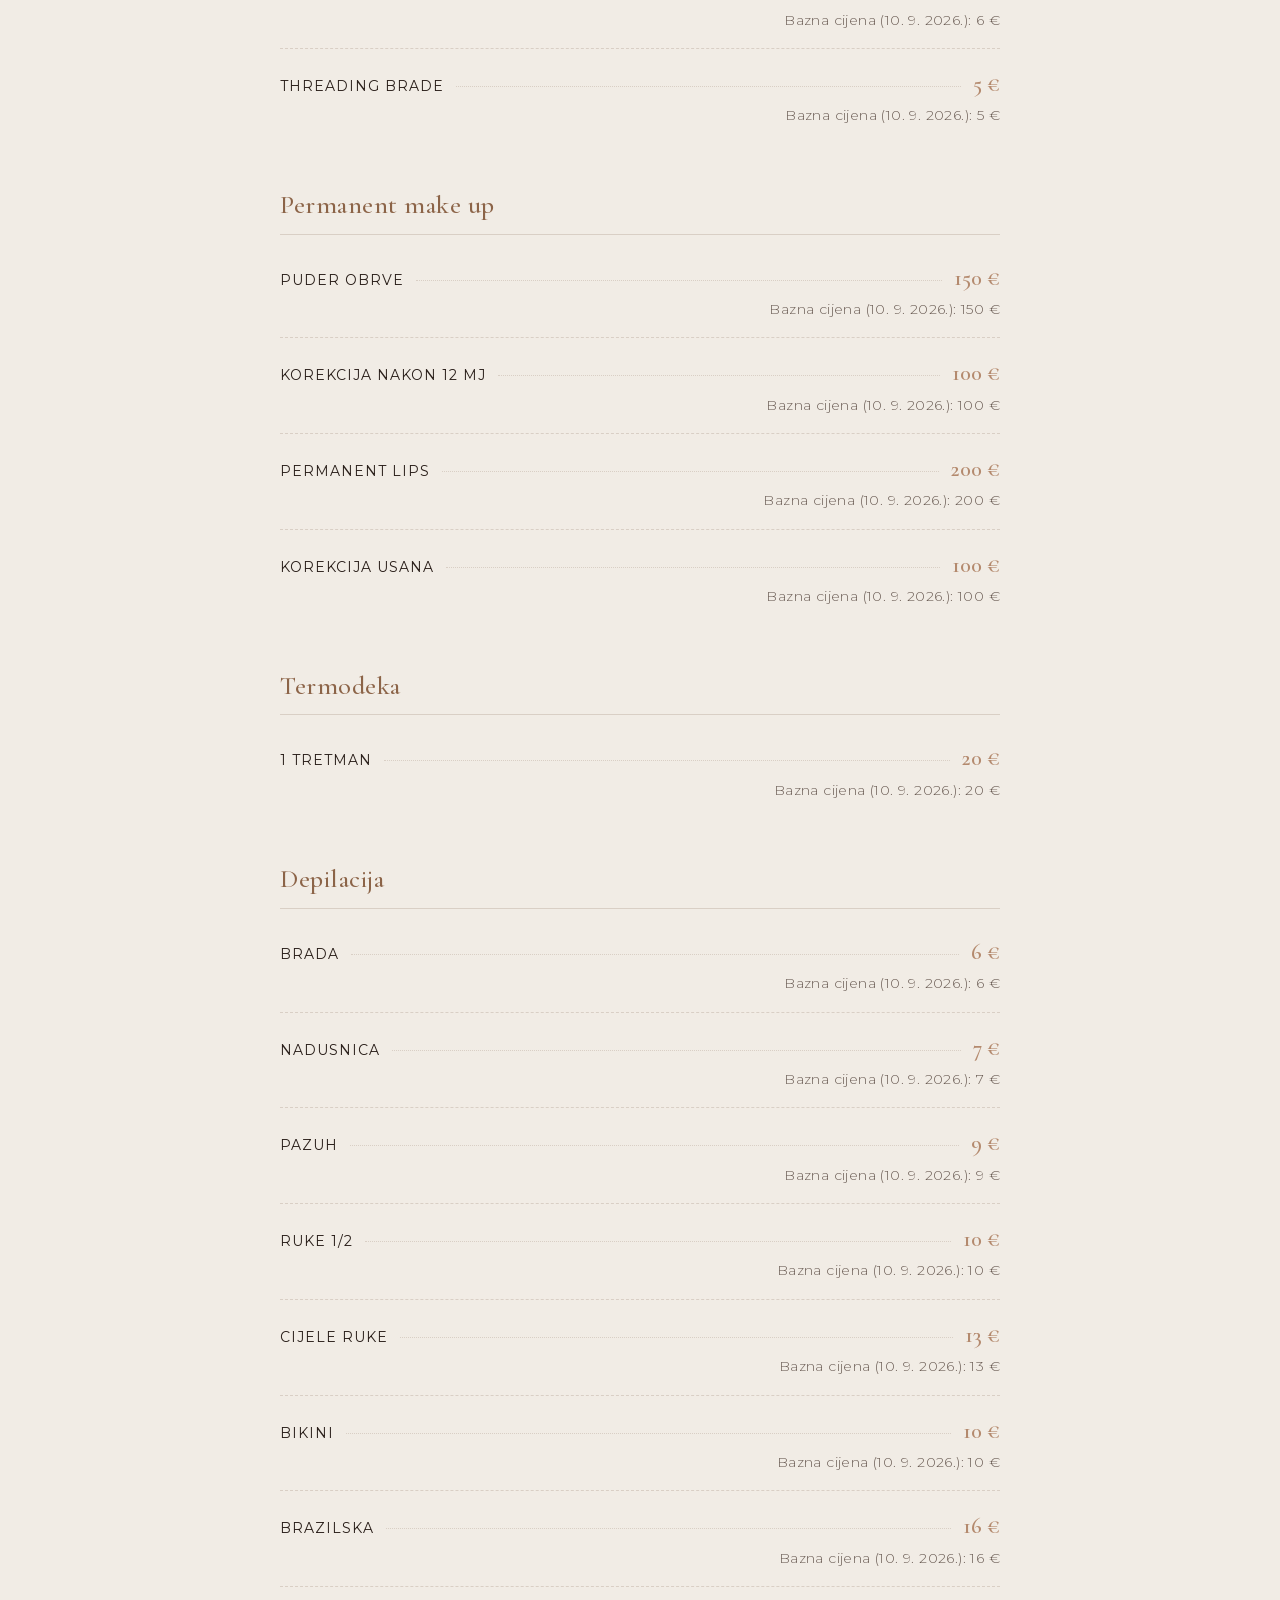
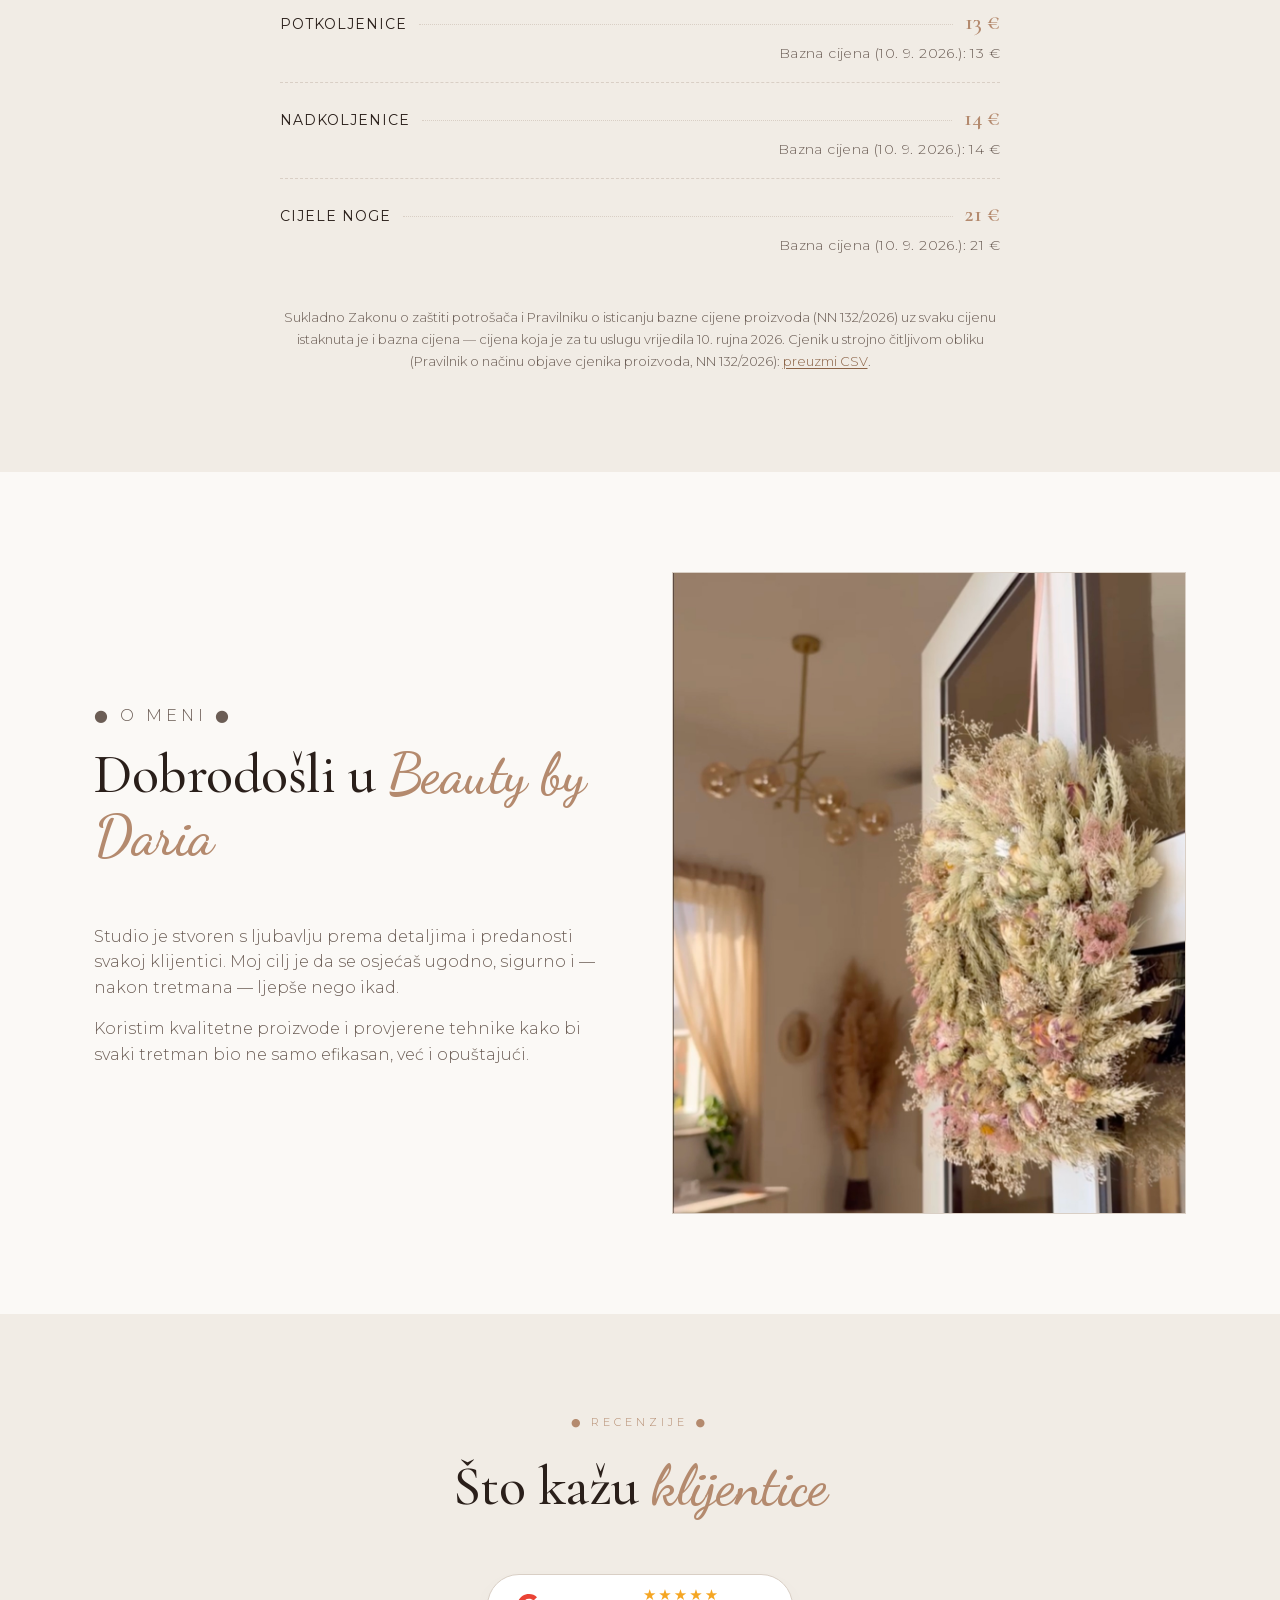
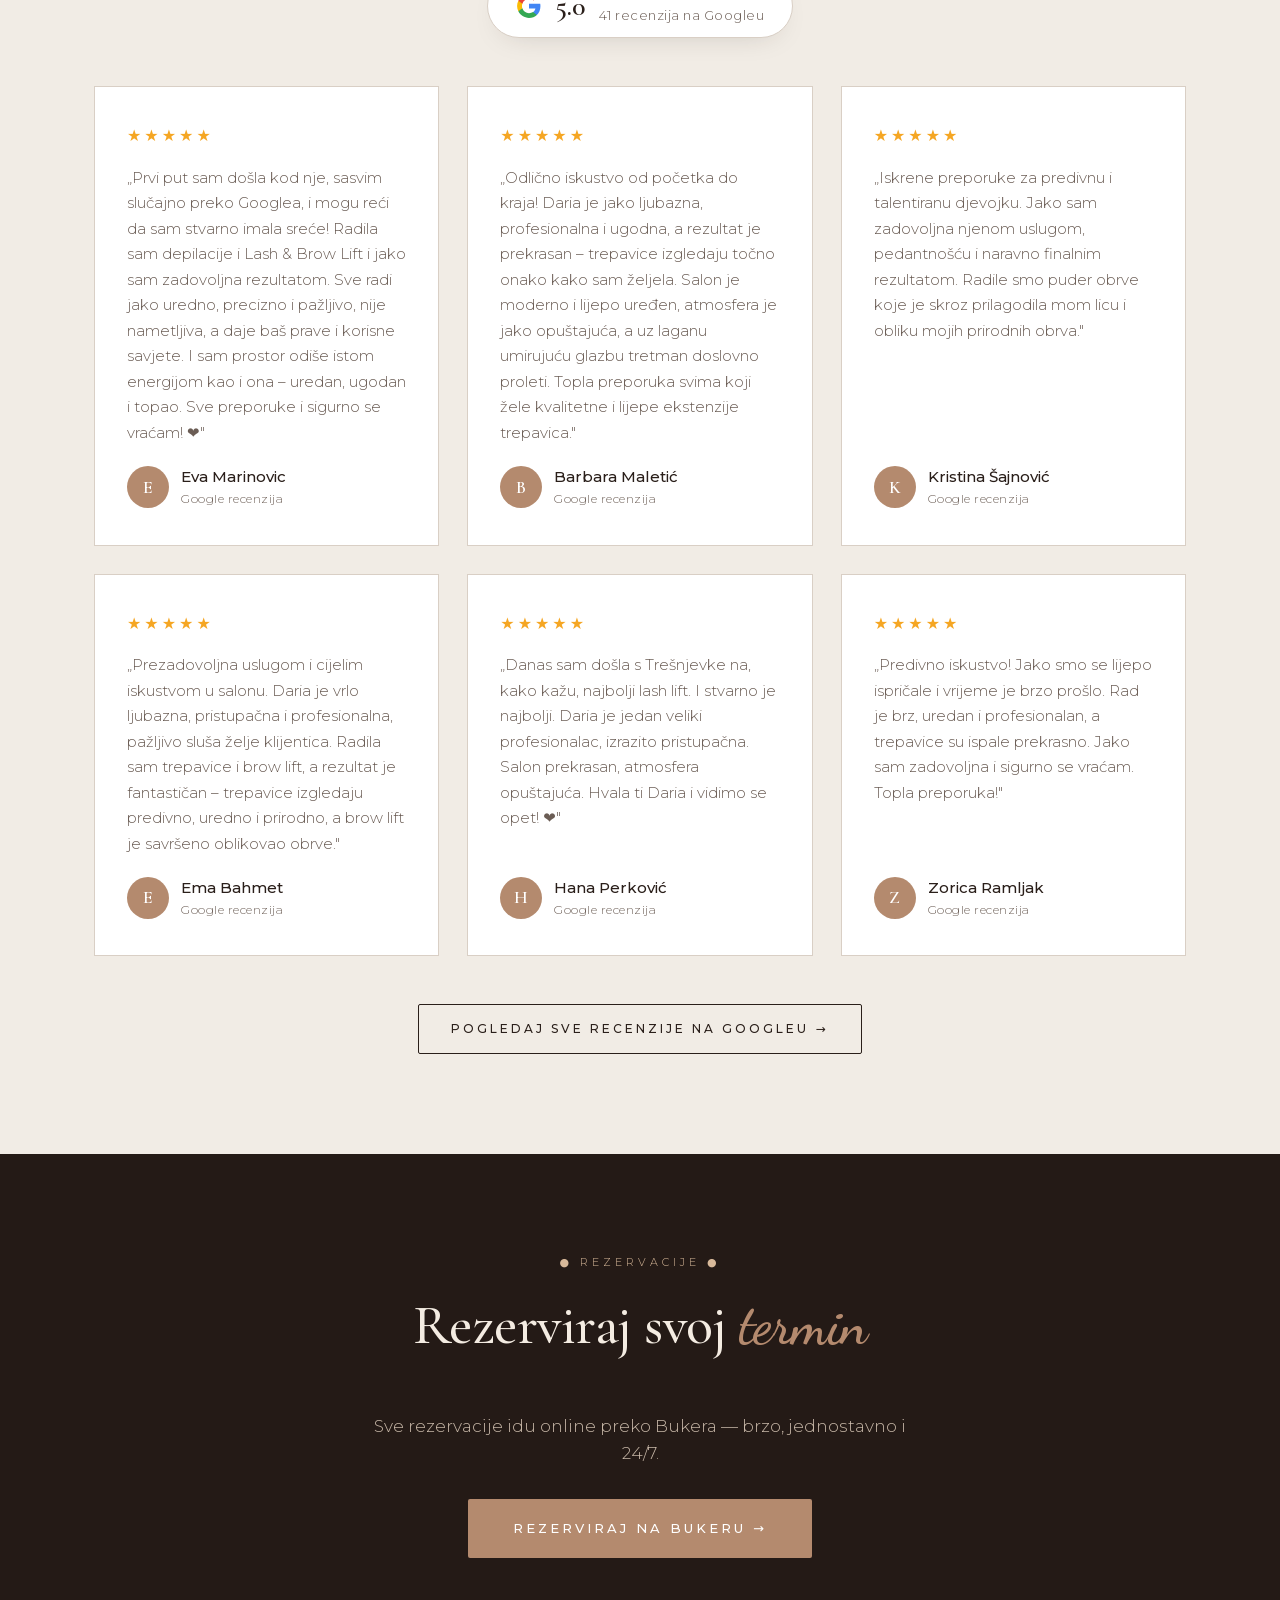
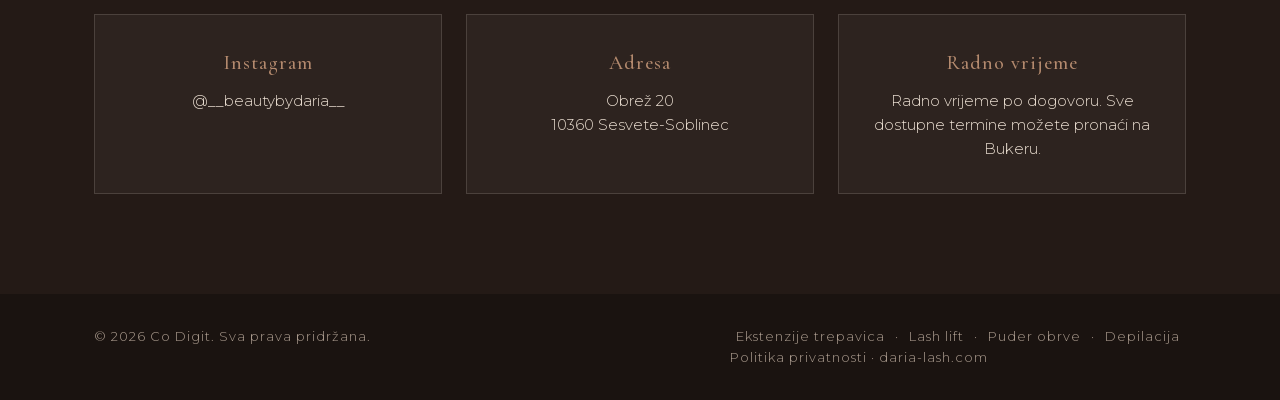
==== commit d451f597: "Bazna cijena (NN 132/2026) + MBO/OIB CSV, 6 Google reviews, 4 HR service pages, keyword H1, www->ape" ====
--- a/index.html
+++ b/index.html
@@ -41,7 +41,7 @@
 <link rel="preload" as="image" href="images/logo.png" fetchpriority="high">
 <link rel="preload" as="font" type="font/woff2" href="fonts/cormorant-garamond-500-latin.woff2" crossorigin>
 <link rel="preload" as="font" type="font/woff2" href="fonts/dancing-script-600-latin.woff2" crossorigin>
-<link rel="stylesheet" href="style.css?v=20260915">
+<link rel="stylesheet" href="style.css?v=20261118">
 
 <!-- Structured Data -->
 <script type="application/ld+json">
@@ -180,8 +180,8 @@
   <div class="container hero-inner">
     <img src="images/logo.png" alt="Beauty by Daria" class="hero-logo" fetchpriority="high" width="220" height="220">
     <p class="eyebrow">● Beauty Studio ●</p>
-    <h1>Elegancija u <em>svakom detalju</em></h1>
-    <p class="lead">Ugradnja ekstenzija trepavica, oblikovanje obrva, profesionalna depilacija i beauty tretmani u ugodnom ambijentu. Tvoja ljepota — moja strast.</p>
+    <h1>Trepavice, obrve i depilacija <em>u Sesvetama</em></h1>
+    <p class="lead">Elegancija u svakom detalju. Ugradnja ekstenzija trepavica, oblikovanje obrva, profesionalna depilacija i beauty tretmani u ugodnom ambijentu. Tvoja ljepota — moja strast.</p>
     <div class="hero-cta">
       <a href="https://buker.hr/salon/beauty-by-daria" target="_blank" rel="noopener" class="btn btn-primary">Rezerviraj termin</a>
       <a href="#cjenik" class="btn btn-ghost">Pogledaj cjenik</a>
@@ -196,18 +196,27 @@
     <div class="services">
       <div class="service">
         <div class="service-icon">✦</div>
-        <h3>Depilacija</h3>
-        <p>Profesionalna depilacija toplim voskom — brzo, učinkovito i s njegom kože.</p>
+        <h3><a href="/ekstenzije-trepavica/">Trepavice</a></h3>
+        <p>Ugradnja i nadopuna ekstenzija trepavica — od prirodnog do bujnijeg izgleda.</p>
+        <a class="service-link" href="/ekstenzije-trepavica/" aria-label="Ekstenzije trepavica">Više →</a>
       </div>
       <div class="service">
         <div class="service-icon">✦</div>
-        <h3>Trepavice</h3>
-        <p>Ugradnja ekstenzija trepavica i lash lift za wow efekt koji traje.</p>
+        <h3><a href="/lash-lift/">Lash &amp; brow lift</a></h3>
+        <p>Podignute trepavice i uredne, laminirane obrve bez ekstenzija.</p>
+        <a class="service-link" href="/lash-lift/" aria-label="Lash i brow lift">Više →</a>
       </div>
       <div class="service">
         <div class="service-icon">✦</div>
-        <h3>Obrve</h3>
-        <p>Oblikovanje, bojanje i laminiranje obrva prilagođeno tvom licu.</p>
+        <h3><a href="/puder-obrve/">Puder obrve</a></h3>
+        <p>Trajna šminka obrva i usana, oblik prilagođen tvom licu.</p>
+        <a class="service-link" href="/puder-obrve/" aria-label="Puder obrve i permanent make up">Više →</a>
+      </div>
+      <div class="service">
+        <div class="service-icon">✦</div>
+        <h3><a href="/depilacija/">Depilacija</a></h3>
+        <p>Profesionalna depilacija toplim voskom i threading lica.</p>
+        <a class="service-link" href="/depilacija/" aria-label="Depilacija i threading">Više →</a>
       </div>
     </div>
   </div>
@@ -221,56 +230,56 @@
 
       <h3 class="price-group">Ekstenzije trepavica</h3>
       <ul class="price-list">
-        <li><span>Ugradnja trepavica</span><span class="dots"></span><span class="price">55 €</span><span class="price-anchor">Sidrena cijena (10. 9. 2026.): 55 €</span></li>
-        <li><span>Nadopuna trepavica</span><span class="dots"></span><span class="price">35 €</span><span class="price-anchor">Sidrena cijena (10. 9. 2026.): 35 €</span></li>
-        <li><span>Skidanje trepavica</span><span class="dots"></span><span class="price">10 €</span><span class="price-anchor">Sidrena cijena (10. 9. 2026.): 10 €</span></li>
-        <li><span>Edukacija sa start setom</span><span class="dots"></span><span class="price">500 €</span><span class="price-anchor">Sidrena cijena (10. 9. 2026.): 500 €</span></li>
+        <li><span>Ugradnja trepavica</span><span class="dots"></span><span class="price">55 €</span><span class="price-anchor">Bazna cijena (10. 9. 2026.): 55 €</span></li>
+        <li><span>Nadopuna trepavica</span><span class="dots"></span><span class="price">35 €</span><span class="price-anchor">Bazna cijena (10. 9. 2026.): 35 €</span></li>
+        <li><span>Skidanje trepavica</span><span class="dots"></span><span class="price">10 €</span><span class="price-anchor">Bazna cijena (10. 9. 2026.): 10 €</span></li>
+        <li><span>Edukacija sa start setom</span><span class="dots"></span><span class="price">500 €</span><span class="price-anchor">Bazna cijena (10. 9. 2026.): 500 €</span></li>
       </ul>
 
       <h3 class="price-group">Lash &amp; Brow lift</h3>
       <ul class="price-list">
-        <li><span>Lash lift</span><span class="dots"></span><span class="price">35 €</span><span class="price-anchor">Sidrena cijena (10. 9. 2026.): 35 €</span></li>
-        <li><span>Bojanje trepavica</span><span class="dots"></span><span class="price">6 €</span><span class="price-anchor">Sidrena cijena (10. 9. 2026.): 6 €</span></li>
-        <li><span>Brow lift</span><span class="dots"></span><span class="price">30 €</span><span class="price-anchor">Sidrena cijena (10. 9. 2026.): 30 €</span></li>
-        <li><span>Brow lift + bojanje obrva bojom</span><span class="dots"></span><span class="price">35 €</span><span class="price-anchor">Sidrena cijena (10. 9. 2026.): 35 €</span></li>
+        <li><span>Lash lift</span><span class="dots"></span><span class="price">35 €</span><span class="price-anchor">Bazna cijena (10. 9. 2026.): 35 €</span></li>
+        <li><span>Bojanje trepavica</span><span class="dots"></span><span class="price">6 €</span><span class="price-anchor">Bazna cijena (10. 9. 2026.): 6 €</span></li>
+        <li><span>Brow lift</span><span class="dots"></span><span class="price">30 €</span><span class="price-anchor">Bazna cijena (10. 9. 2026.): 30 €</span></li>
+        <li><span>Brow lift + bojanje obrva bojom</span><span class="dots"></span><span class="price">35 €</span><span class="price-anchor">Bazna cijena (10. 9. 2026.): 35 €</span></li>
       </ul>
 
       <h3 class="price-group">Threading</h3>
       <ul class="price-list">
-        <li><span>Threading obrva</span><span class="dots"></span><span class="price">8 €</span><span class="price-anchor">Sidrena cijena (10. 9. 2026.): 8 €</span></li>
-        <li><span>Threading nadusnica</span><span class="dots"></span><span class="price">6 €</span><span class="price-anchor">Sidrena cijena (10. 9. 2026.): 6 €</span></li>
-        <li><span>Threading brade</span><span class="dots"></span><span class="price">5 €</span><span class="price-anchor">Sidrena cijena (10. 9. 2026.): 5 €</span></li>
+        <li><span>Threading obrva</span><span class="dots"></span><span class="price">8 €</span><span class="price-anchor">Bazna cijena (10. 9. 2026.): 8 €</span></li>
+        <li><span>Threading nadusnica</span><span class="dots"></span><span class="price">6 €</span><span class="price-anchor">Bazna cijena (10. 9. 2026.): 6 €</span></li>
+        <li><span>Threading brade</span><span class="dots"></span><span class="price">5 €</span><span class="price-anchor">Bazna cijena (10. 9. 2026.): 5 €</span></li>
       </ul>
 
       <h3 class="price-group">Permanent make up</h3>
       <ul class="price-list">
-        <li><span>Puder obrve</span><span class="dots"></span><span class="price">150 €</span><span class="price-anchor">Sidrena cijena (10. 9. 2026.): 150 €</span></li>
-        <li><span>Korekcija nakon 12 mj</span><span class="dots"></span><span class="price">100 €</span><span class="price-anchor">Sidrena cijena (10. 9. 2026.): 100 €</span></li>
-        <li><span>Permanent lips</span><span class="dots"></span><span class="price">200 €</span><span class="price-anchor">Sidrena cijena (10. 9. 2026.): 200 €</span></li>
-        <li><span>Korekcija usana</span><span class="dots"></span><span class="price">100 €</span><span class="price-anchor">Sidrena cijena (10. 9. 2026.): 100 €</span></li>
+        <li><span>Puder obrve</span><span class="dots"></span><span class="price">150 €</span><span class="price-anchor">Bazna cijena (10. 9. 2026.): 150 €</span></li>
+        <li><span>Korekcija nakon 12 mj</span><span class="dots"></span><span class="price">100 €</span><span class="price-anchor">Bazna cijena (10. 9. 2026.): 100 €</span></li>
+        <li><span>Permanent lips</span><span class="dots"></span><span class="price">200 €</span><span class="price-anchor">Bazna cijena (10. 9. 2026.): 200 €</span></li>
+        <li><span>Korekcija usana</span><span class="dots"></span><span class="price">100 €</span><span class="price-anchor">Bazna cijena (10. 9. 2026.): 100 €</span></li>
       </ul>
 
       <h3 class="price-group">Termodeka</h3>
       <ul class="price-list">
-        <li><span>1 tretman</span><span class="dots"></span><span class="price">20 €</span><span class="price-anchor">Sidrena cijena (10. 9. 2026.): 20 €</span></li>
+        <li><span>1 tretman</span><span class="dots"></span><span class="price">20 €</span><span class="price-anchor">Bazna cijena (10. 9. 2026.): 20 €</span></li>
       </ul>
 
       <h3 class="price-group">Depilacija</h3>
       <ul class="price-list">
-        <li><span>Brada</span><span class="dots"></span><span class="price">6 €</span><span class="price-anchor">Sidrena cijena (10. 9. 2026.): 6 €</span></li>
-        <li><span>Nadusnica</span><span class="dots"></span><span class="price">7 €</span><span class="price-anchor">Sidrena cijena (10. 9. 2026.): 7 €</span></li>
-        <li><span>Pazuh</span><span class="dots"></span><span class="price">9 €</span><span class="price-anchor">Sidrena cijena (10. 9. 2026.): 9 €</span></li>
-        <li><span>Ruke 1/2</span><span class="dots"></span><span class="price">10 €</span><span class="price-anchor">Sidrena cijena (10. 9. 2026.): 10 €</span></li>
-        <li><span>Cijele ruke</span><span class="dots"></span><span class="price">13 €</span><span class="price-anchor">Sidrena cijena (10. 9. 2026.): 13 €</span></li>
-        <li><span>Bikini</span><span class="dots"></span><span class="price">10 €</span><span class="price-anchor">Sidrena cijena (10. 9. 2026.): 10 €</span></li>
-        <li><span>Brazilska</span><span class="dots"></span><span class="price">16 €</span><span class="price-anchor">Sidrena cijena (10. 9. 2026.): 16 €</span></li>
-        <li><span>Potkoljenice</span><span class="dots"></span><span class="price">13 €</span><span class="price-anchor">Sidrena cijena (10. 9. 2026.): 13 €</span></li>
-        <li><span>Nadkoljenice</span><span class="dots"></span><span class="price">14 €</span><span class="price-anchor">Sidrena cijena (10. 9. 2026.): 14 €</span></li>
-        <li><span>Cijele noge</span><span class="dots"></span><span class="price">21 €</span><span class="price-anchor">Sidrena cijena (10. 9. 2026.): 21 €</span></li>
-      </ul>
-
-    </div>
-    <p class="price-note">Sukladno Odluci Vlade RH o isticanju dodatne cijene (NN 101/2026) uz svaku cijenu istaknuta je i sidrena (dodatna) cijena — cijena koja je za tu uslugu vrijedila 10. rujna 2026. Cjenik u strojno čitljivom obliku (Odluka o objavi cjenika, NN 101/2026): <a href="cjenik/Kozmeticki_salon_Obrez_20_Sesvete-Soblinec_Beauty_by_Daria_1_20260915_0741.csv">preuzmi CSV</a>.</p>
+        <li><span>Brada</span><span class="dots"></span><span class="price">6 €</span><span class="price-anchor">Bazna cijena (10. 9. 2026.): 6 €</span></li>
+        <li><span>Nadusnica</span><span class="dots"></span><span class="price">7 €</span><span class="price-anchor">Bazna cijena (10. 9. 2026.): 7 €</span></li>
+        <li><span>Pazuh</span><span class="dots"></span><span class="price">9 €</span><span class="price-anchor">Bazna cijena (10. 9. 2026.): 9 €</span></li>
+        <li><span>Ruke 1/2</span><span class="dots"></span><span class="price">10 €</span><span class="price-anchor">Bazna cijena (10. 9. 2026.): 10 €</span></li>
+        <li><span>Cijele ruke</span><span class="dots"></span><span class="price">13 €</span><span class="price-anchor">Bazna cijena (10. 9. 2026.): 13 €</span></li>
+        <li><span>Bikini</span><span class="dots"></span><span class="price">10 €</span><span class="price-anchor">Bazna cijena (10. 9. 2026.): 10 €</span></li>
+        <li><span>Brazilska</span><span class="dots"></span><span class="price">16 €</span><span class="price-anchor">Bazna cijena (10. 9. 2026.): 16 €</span></li>
+        <li><span>Potkoljenice</span><span class="dots"></span><span class="price">13 €</span><span class="price-anchor">Bazna cijena (10. 9. 2026.): 13 €</span></li>
+        <li><span>Nadkoljenice</span><span class="dots"></span><span class="price">14 €</span><span class="price-anchor">Bazna cijena (10. 9. 2026.): 14 €</span></li>
+        <li><span>Cijele noge</span><span class="dots"></span><span class="price">21 €</span><span class="price-anchor">Bazna cijena (10. 9. 2026.): 21 €</span></li>
+      </ul>
+
+    </div>
+    <p class="price-note">Sukladno Zakonu o zaštiti potrošača i Pravilniku o isticanju bazne cijene proizvoda (NN 132/2026) uz svaku cijenu istaknuta je i bazna cijena — cijena koja je za tu uslugu vrijedila 10. rujna 2026. Cjenik u strojno čitljivom obliku (Pravilnik o načinu objave cjenika proizvoda, NN 132/2026): <a href="cjenik/99025973_27718974341_Kozmeticki_salon_Obrez_20_Sesvete-Soblinec_Beauty_by_Daria_1_USLUGE_1_20261117_2007.csv">preuzmi CSV</a>.</p>
   </div>
 </section>
 
@@ -334,6 +343,39 @@
           </div>
         </div>
       </div>
+      <div class="review-card">
+        <div class="review-stars">★★★★★</div>
+        <p class="review-text">„Prezadovoljna uslugom i cijelim iskustvom u salonu. Daria je vrlo ljubazna, pristupačna i profesionalna, pažljivo sluša želje klijentica. Radila sam trepavice i brow lift, a rezultat je fantastičan – trepavice izgledaju predivno, uredno i prirodno, a brow lift je savršeno oblikovao obrve."</p>
+        <div class="review-author">
+          <div class="review-avatar">E</div>
+          <div>
+            <div class="review-name">Ema Bahmet</div>
+            <div class="review-src">Google recenzija</div>
+          </div>
+        </div>
+      </div>
+      <div class="review-card">
+        <div class="review-stars">★★★★★</div>
+        <p class="review-text">„Danas sam došla s Trešnjevke na, kako kažu, najbolji lash lift. I stvarno je najbolji. Daria je jedan veliki profesionalac, izrazito pristupačna. Salon prekrasan, atmosfera opuštajuća. Hvala ti Daria i vidimo se opet! ❤️"</p>
+        <div class="review-author">
+          <div class="review-avatar">H</div>
+          <div>
+            <div class="review-name">Hana Perković</div>
+            <div class="review-src">Google recenzija</div>
+          </div>
+        </div>
+      </div>
+      <div class="review-card">
+        <div class="review-stars">★★★★★</div>
+        <p class="review-text">„Predivno iskustvo! Jako smo se lijepo ispričale i vrijeme je brzo prošlo. Rad je brz, uredan i profesionalan, a trepavice su ispale prekrasno. Jako sam zadovoljna i sigurno se vraćam. Topla preporuka!"</p>
+        <div class="review-author">
+          <div class="review-avatar">Z</div>
+          <div>
+            <div class="review-name">Zorica Ramljak</div>
+            <div class="review-src">Google recenzija</div>
+          </div>
+        </div>
+      </div>
     </div>
     <div class="reviews-cta">
       <a href="https://www.google.com/maps?cid=6743832913942023737" target="_blank" rel="noopener" class="btn btn-ghost">Pogledaj sve recenzije na Googleu →</a>
@@ -370,6 +412,7 @@
   <div class="container footer-inner">
     <p>© <span id="year"></span> <a href="https://codigit.hr" target="_blank" rel="noopener">Co Digit</a>. Sva prava pridržana.</p>
     <p>
+      <span class="footer-services"><a href="/ekstenzije-trepavica/">Ekstenzije trepavica</a> · <a href="/lash-lift/">Lash lift</a> · <a href="/puder-obrve/">Puder obrve</a> · <a href="/depilacija/">Depilacija</a></span><br>
       <a href="/privatnost.html">Politika privatnosti</a> ·
       <a href="https://daria-lash.com">daria-lash.com</a>
     </p>
--- a/style.css
+++ b/style.css
@@ -79,7 +79,7 @@
 .light{color:#f4ece2}
 
 /* SERVICES */
-.services{display:grid;grid-template-columns:repeat(auto-fit,minmax(280px,1fr));gap:32px}
+.services{display:grid;grid-template-columns:repeat(auto-fit,minmax(230px,1fr));gap:24px}
 .service{background:#fff;padding:48px 32px;text-align:center;border:1px solid var(--line);transition:transform .3s,box-shadow .3s}
 .service:hover{transform:translateY(-4px);box-shadow:0 20px 40px -20px rgba(42,31,26,.15)}
 .service-icon{font-size:32px;color:var(--accent);margin-bottom:20px}
@@ -97,7 +97,7 @@
 .dots{flex:1;border-bottom:1px dotted var(--line);transform:translateY(-4px)}
 .price{font-family:var(--serif);font-size:22px;color:var(--accent);font-weight:600}
 /* sidrena (dodatna) cijena — obvezna uz svaku cijenu od 1.10.2026. (NN 101/2026) */
-.price-anchor{flex-basis:100%;text-align:right;font-size:12px;letter-spacing:.4px;color:var(--muted);line-height:1.4}
+.price-anchor{flex-basis:100%;text-align:right;font-size:14px;letter-spacing:.4px;color:var(--muted);line-height:1.4}
 .price-note{max-width:720px;margin:32px auto 0;font-size:13px;color:var(--muted);line-height:1.7;text-align:center}
 .price-note a{color:var(--accent-dark);text-decoration:underline;text-underline-offset:2px}
 .price-note a:hover{color:var(--accent)}
@@ -155,3 +155,19 @@
 .back-to-top.visible{opacity:1;visibility:visible;transform:translateY(0)}
 .back-to-top:hover{background:var(--accent-dark);transform:translateY(-3px)}
 @media(max-width:768px){.back-to-top{bottom:20px;right:20px;width:44px;height:44px}}
+/* Service pages */
+.hero-sub{padding:80px 0 90px}
+.hero-sub h1{font-size:clamp(36px,5.5vw,64px)}
+.breadcrumb{font-size:12px;letter-spacing:1.5px;color:var(--muted);margin-bottom:20px}
+.breadcrumb a{color:var(--accent-dark)}
+.prose{max-width:720px}
+.prose h2{font-family:var(--serif);font-size:34px;font-weight:500;margin:40px 0 14px}
+.prose h2:first-child{margin-top:0}
+.prose p{color:var(--muted);font-size:17px;line-height:1.75;margin-bottom:16px}
+.faq-item{border-bottom:1px solid var(--line);padding:18px 0}
+.faq-item summary{cursor:pointer;font-family:var(--serif);font-size:22px;font-weight:500}
+.faq-item p{margin:12px 0 0}
+.other-services{color:#c8b8a8;font-size:14px;line-height:2}
+.other-services a{color:#f4ece2;text-decoration:underline;text-underline-offset:3px;margin:0 8px}
+.service-link{display:inline-block;margin-top:16px;font-size:12px;letter-spacing:2px;text-transform:uppercase;color:var(--accent-dark)}
+.footer-services a{margin:0 6px}
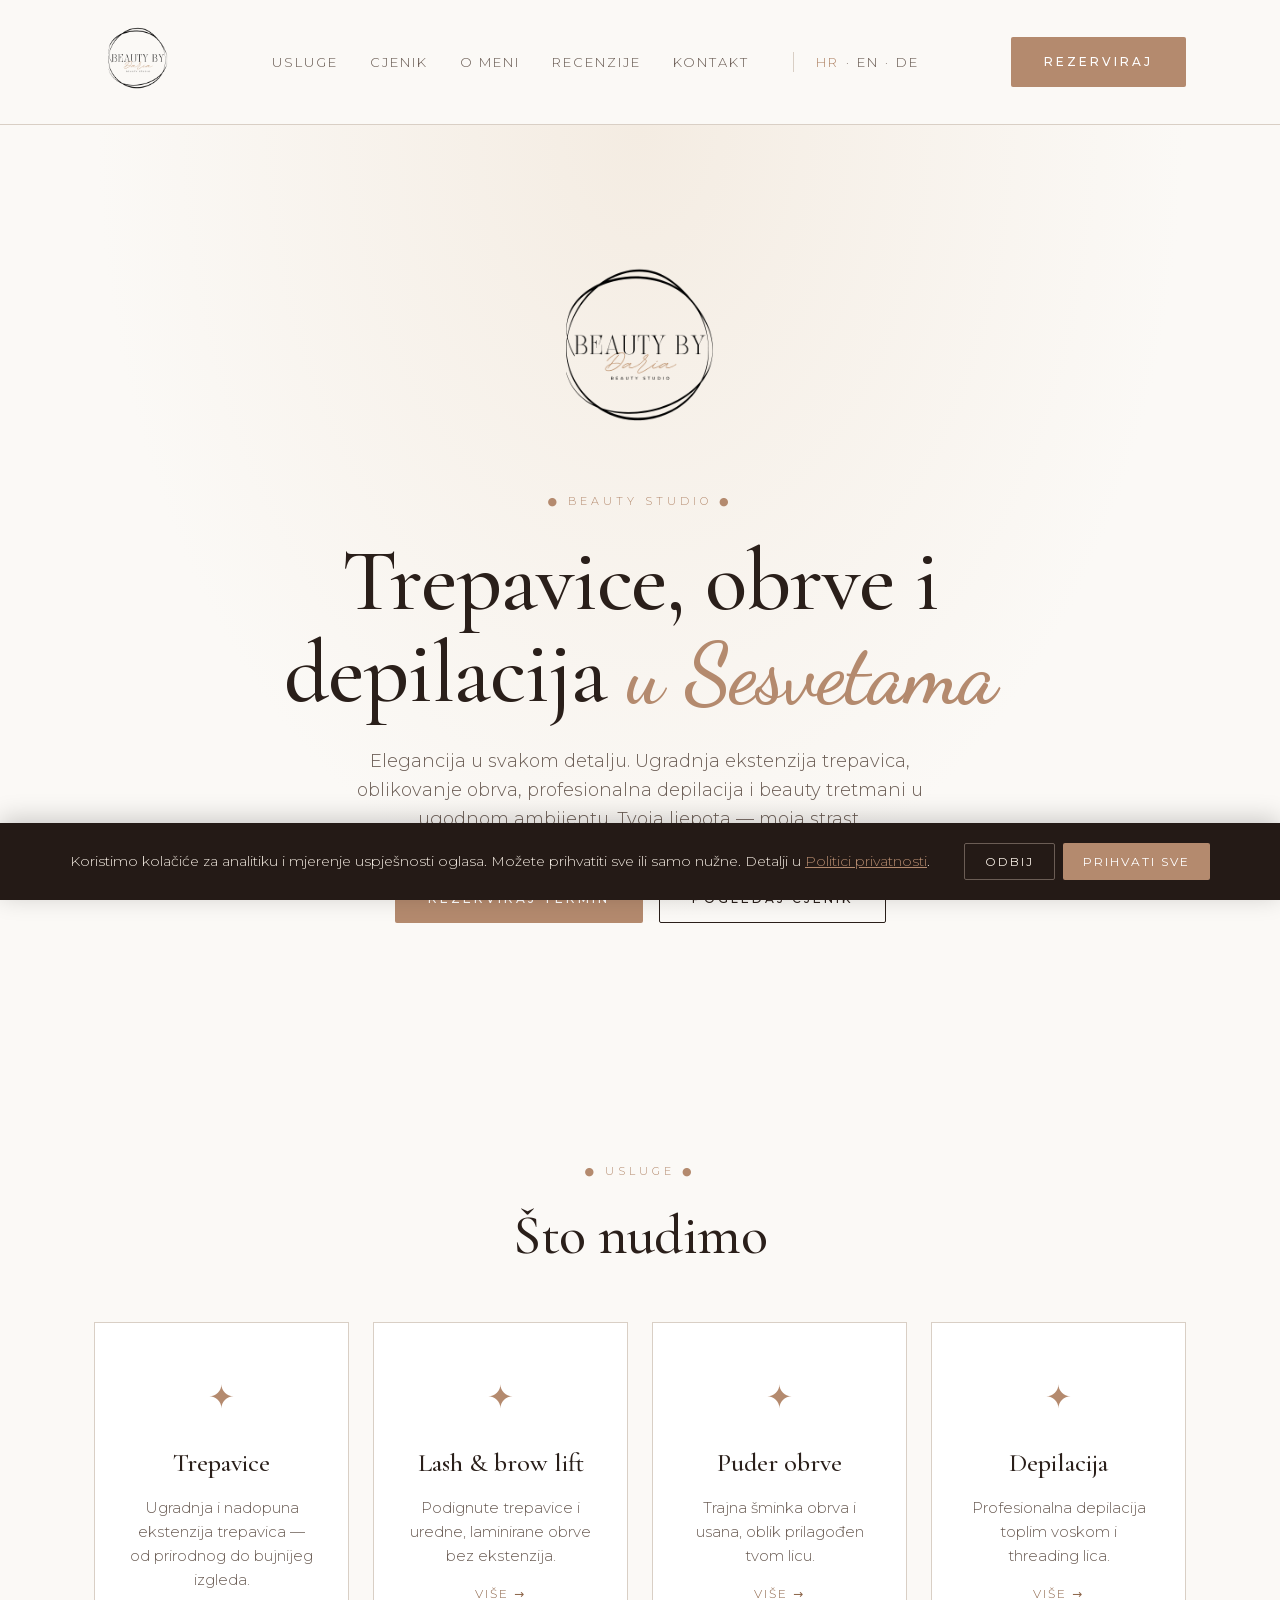
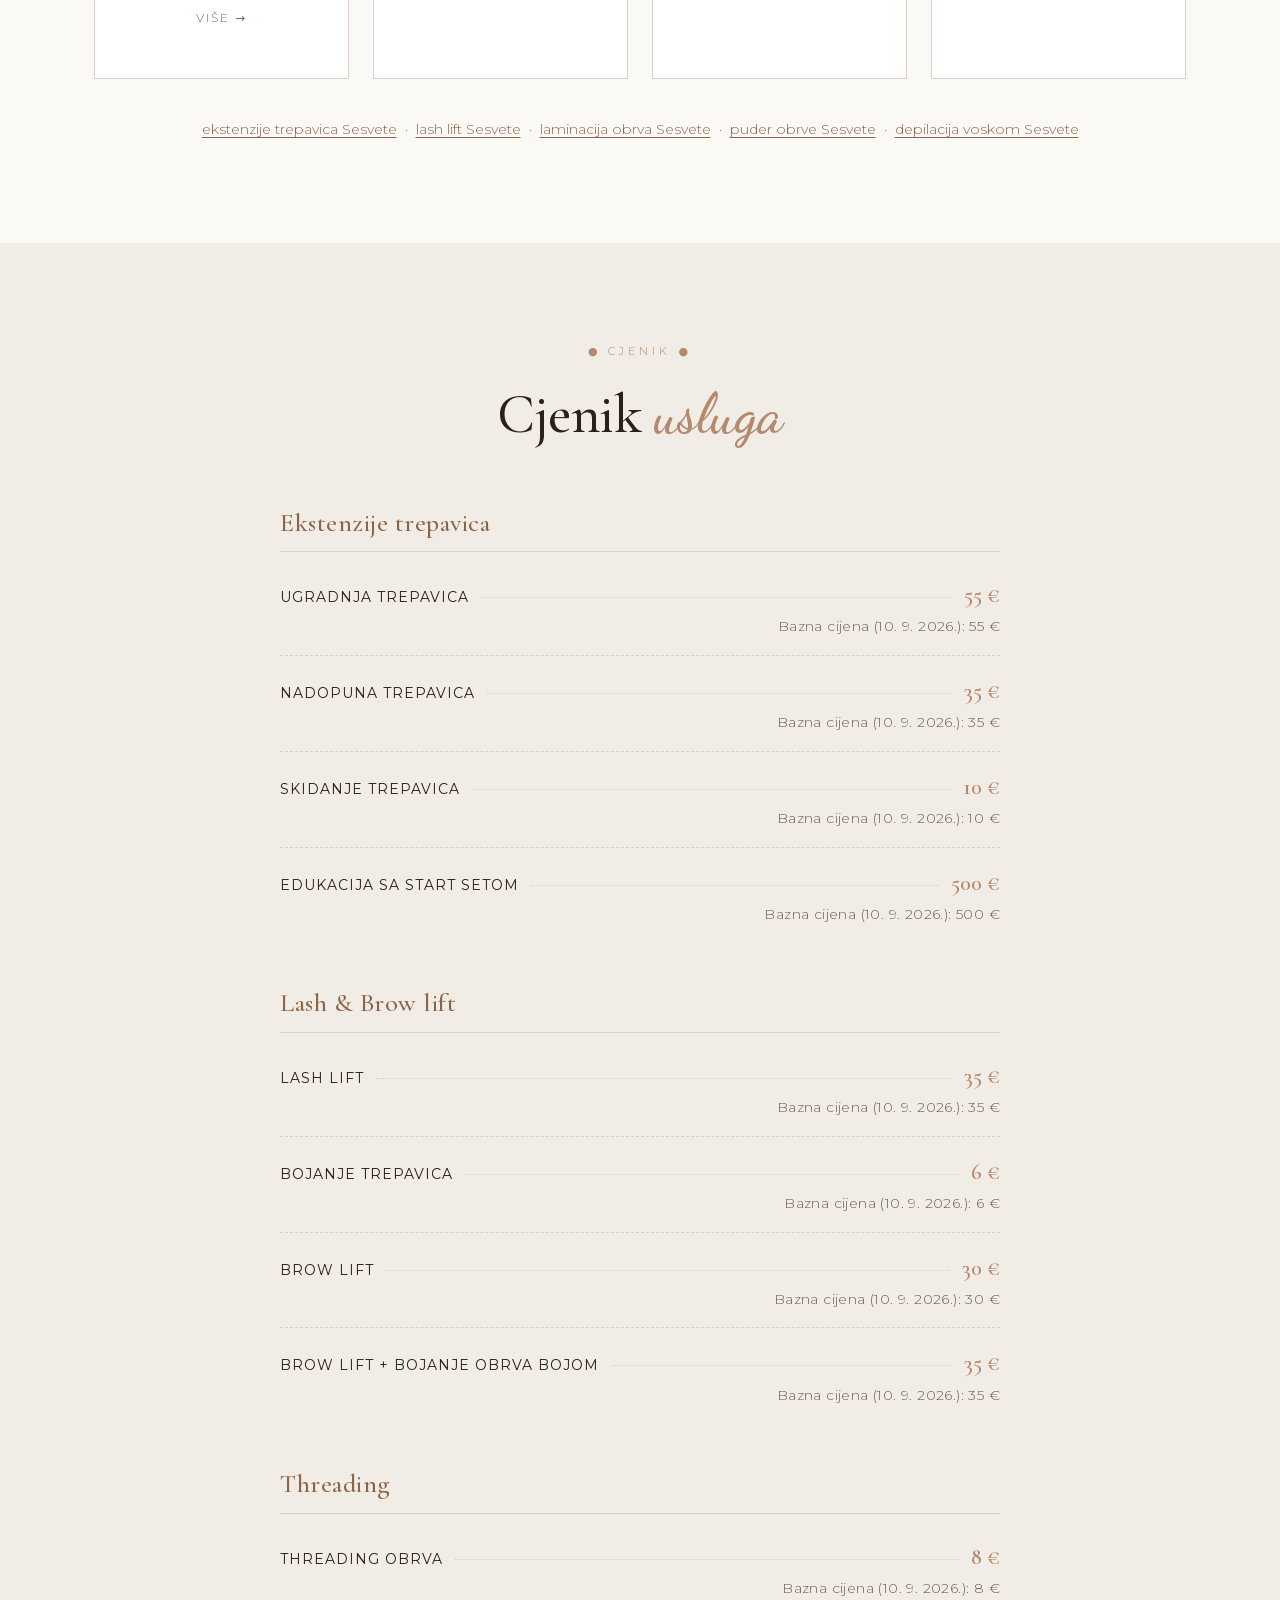
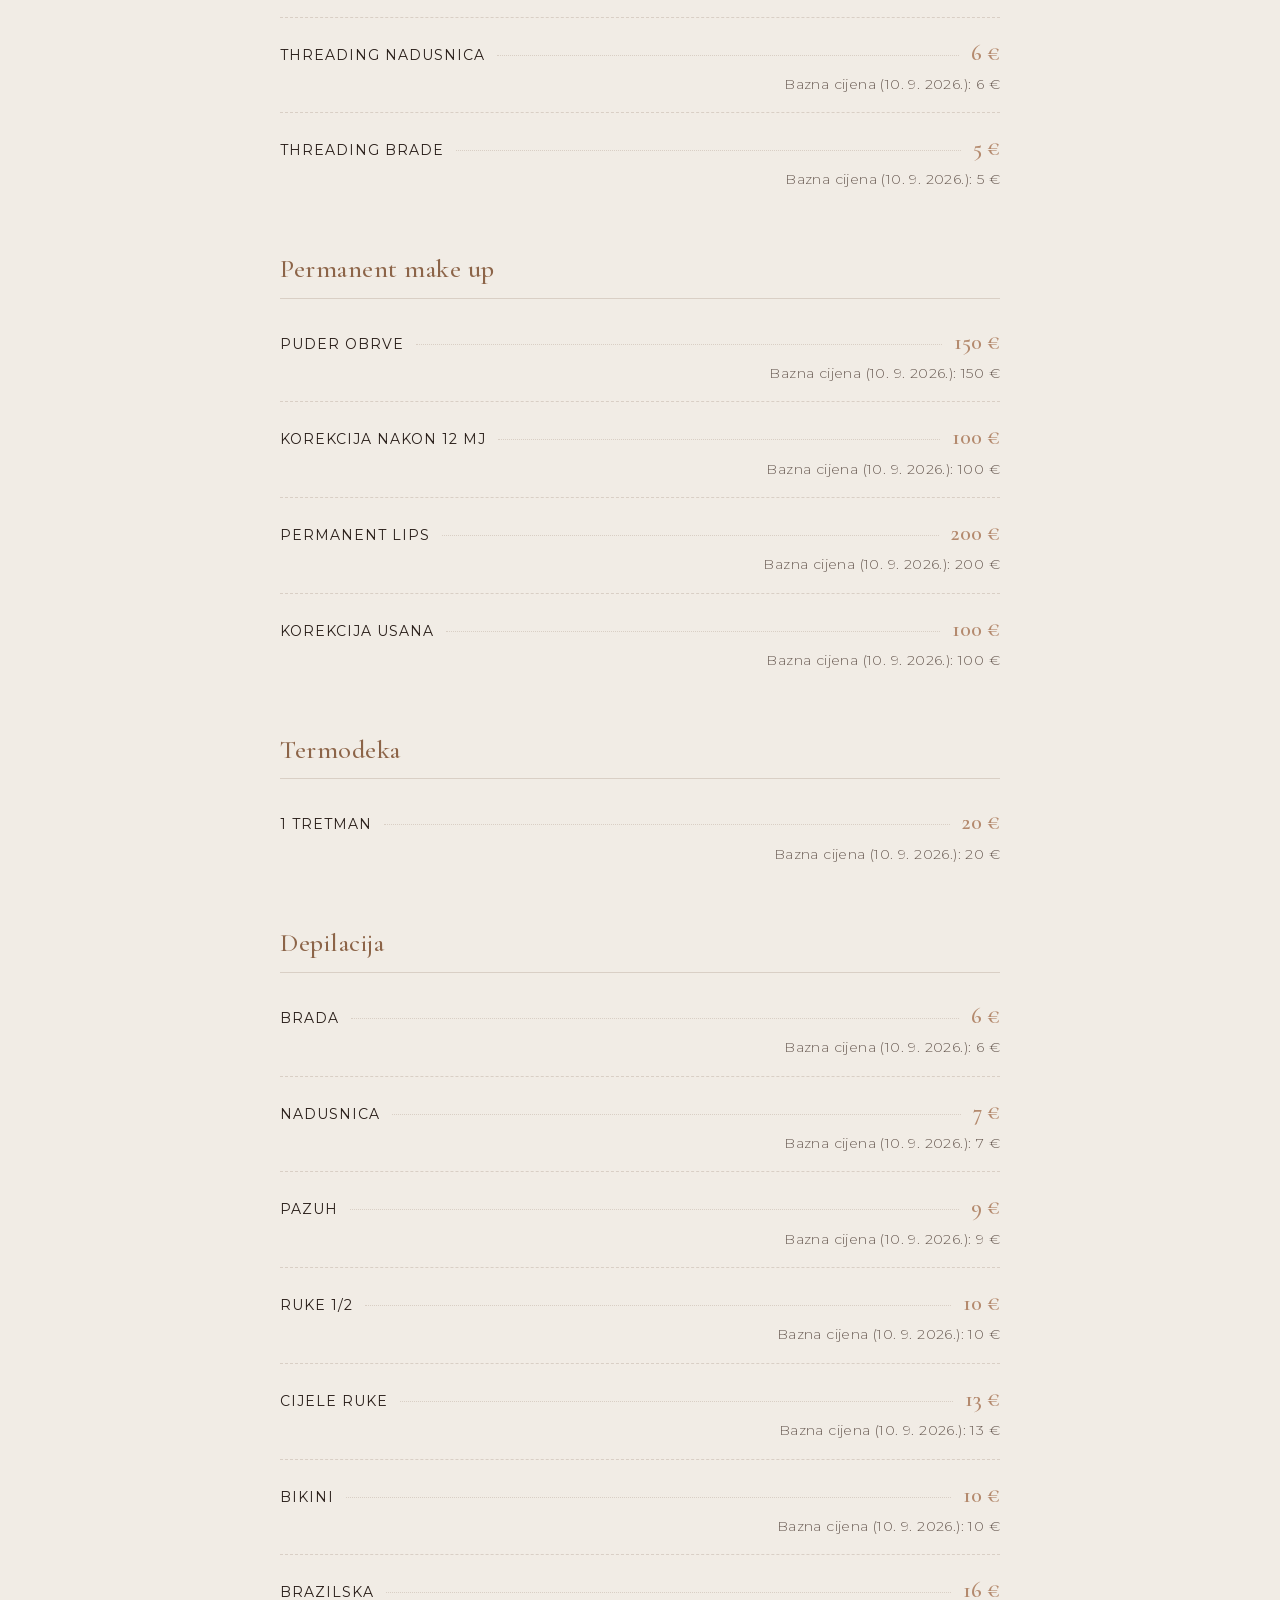
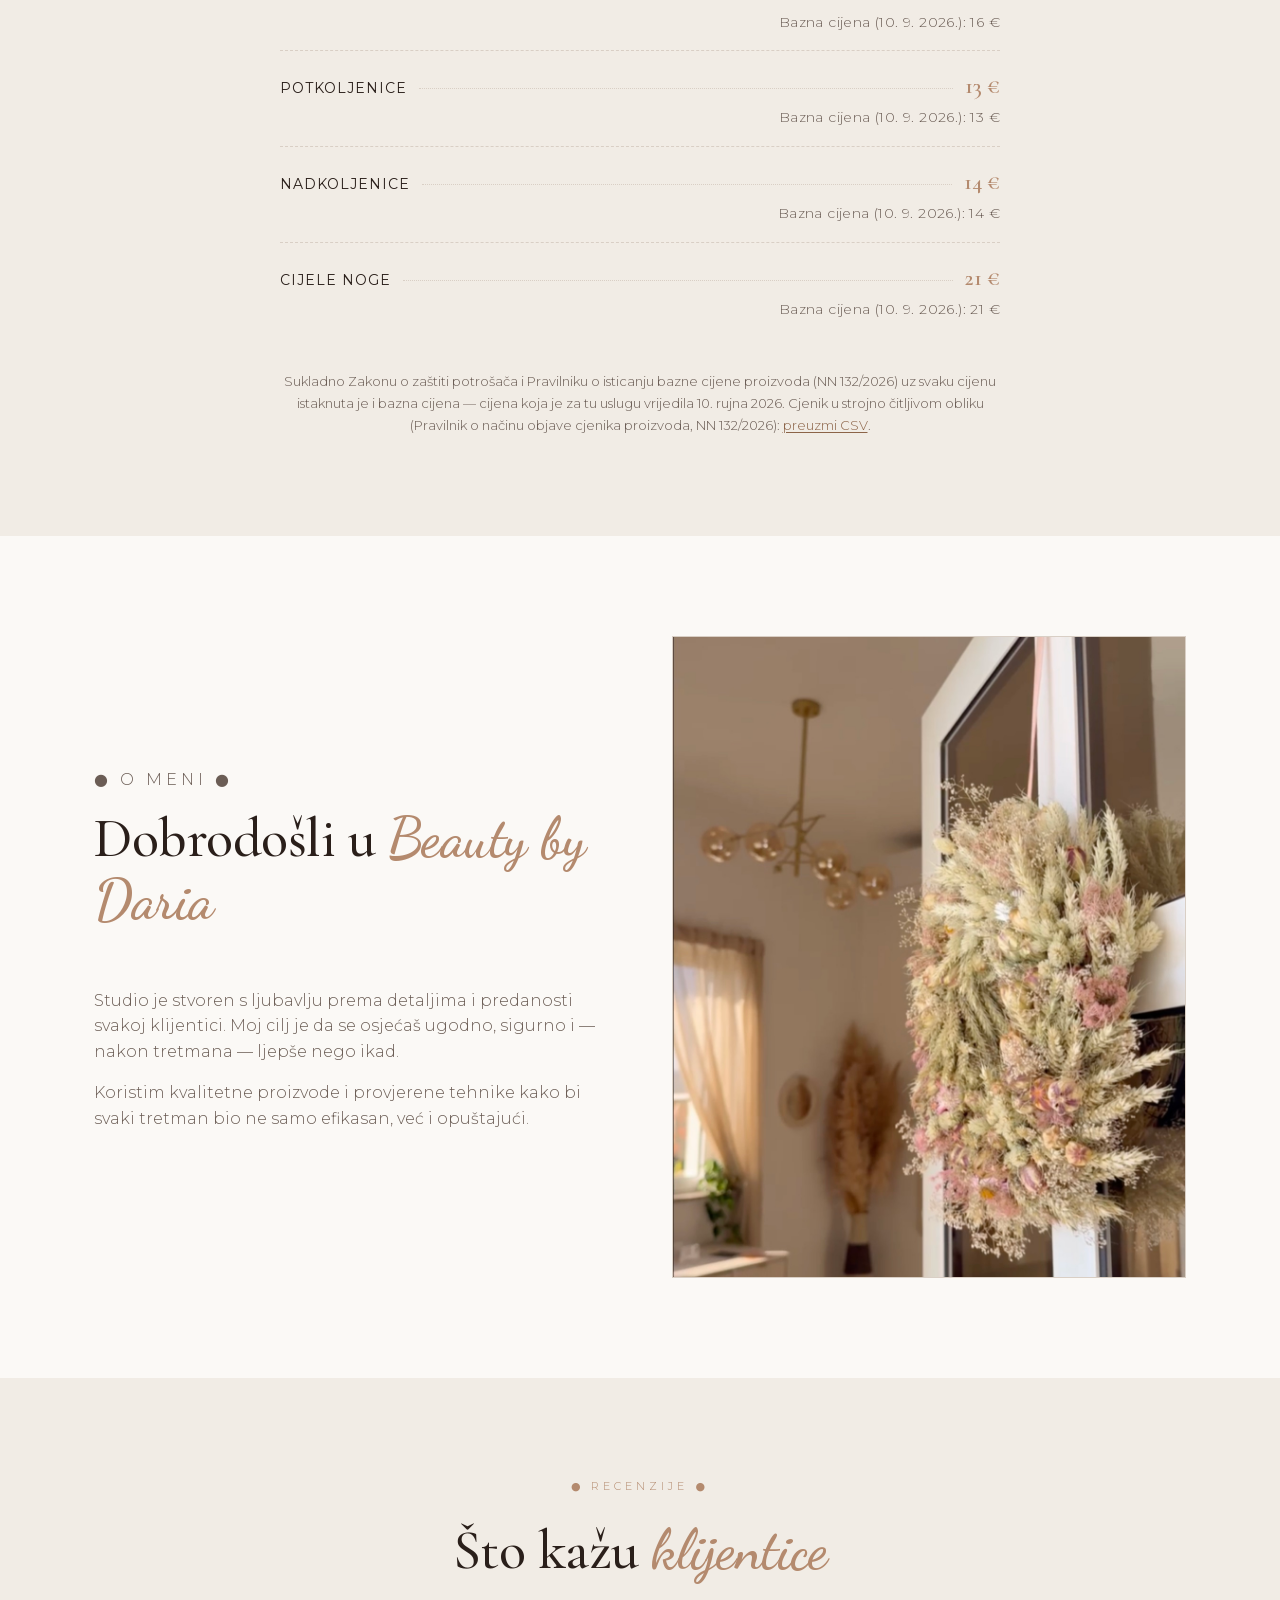
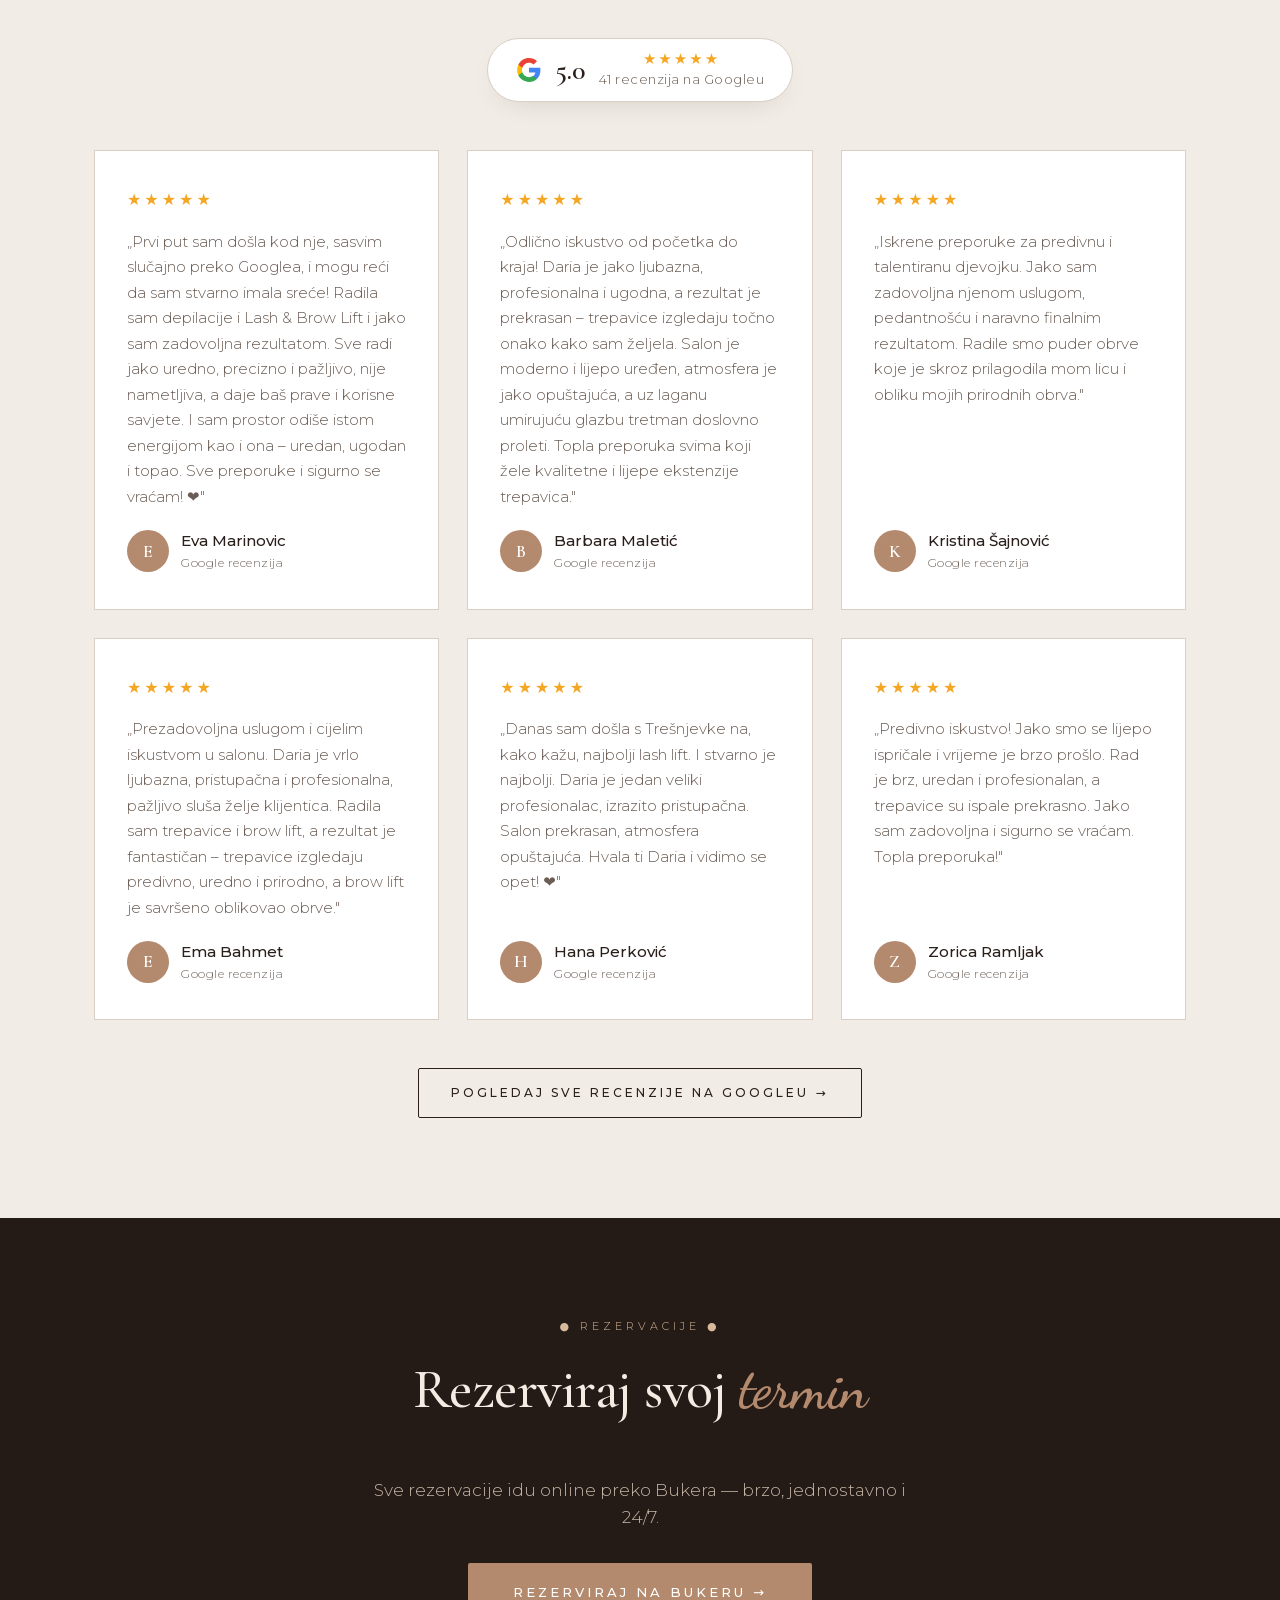
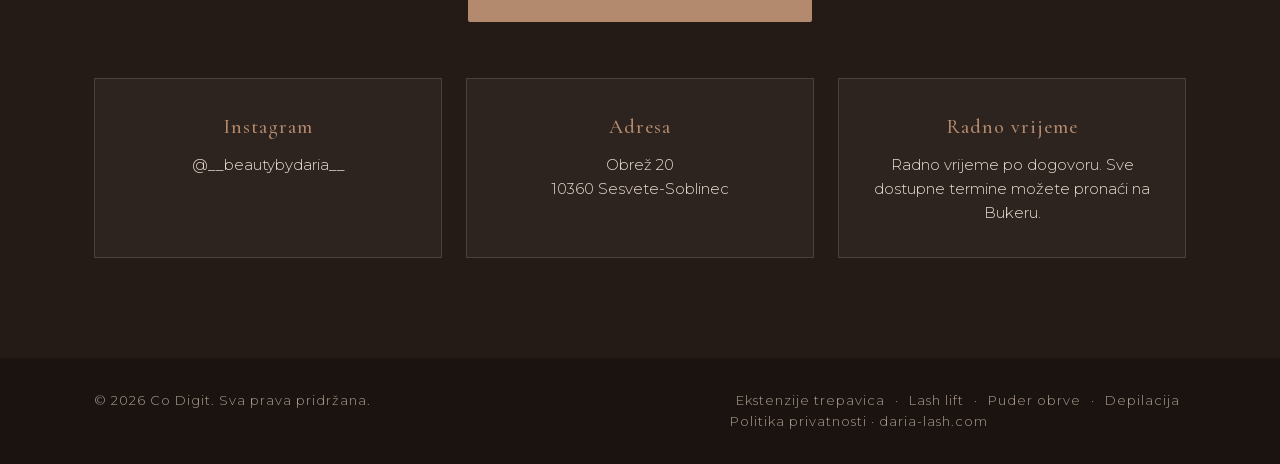
==== commit 32184423: "SEO: /obrve/ (laminacija obrva) page, Google reviews on service pages, local anchor links on homepag" ====
--- a/index.html
+++ b/index.html
@@ -41,7 +41,7 @@
 <link rel="preload" as="image" href="images/logo.png" fetchpriority="high">
 <link rel="preload" as="font" type="font/woff2" href="fonts/cormorant-garamond-500-latin.woff2" crossorigin>
 <link rel="preload" as="font" type="font/woff2" href="fonts/dancing-script-600-latin.woff2" crossorigin>
-<link rel="stylesheet" href="style.css?v=20261118">
+<link rel="stylesheet" href="style.css?v=20261121">
 
 <!-- Structured Data -->
 <script type="application/ld+json">
@@ -219,6 +219,7 @@
         <a class="service-link" href="/depilacija/" aria-label="Depilacija i threading">Više →</a>
       </div>
     </div>
+    <p class="local-links"><!-- local-links --><a href="/ekstenzije-trepavica/">ekstenzije trepavica Sesvete</a> · <a href="/lash-lift/">lash lift Sesvete</a> · <a href="/obrve/">laminacija obrva Sesvete</a> · <a href="/puder-obrve/">puder obrve Sesvete</a> · <a href="/depilacija/">depilacija voskom Sesvete</a><!-- /local-links --></p>
   </div>
 </section>
 
--- a/style.css
+++ b/style.css
@@ -171,3 +171,5 @@
 .other-services a{color:#f4ece2;text-decoration:underline;text-underline-offset:3px;margin:0 8px}
 .service-link{display:inline-block;margin-top:16px;font-size:12px;letter-spacing:2px;text-transform:uppercase;color:var(--accent-dark)}
 .footer-services a{margin:0 6px}
+.local-links{text-align:center;margin-top:36px;font-size:14px;line-height:2;color:var(--muted)}
+.local-links a{color:var(--accent-dark);text-decoration:underline;text-underline-offset:3px;margin:0 4px}
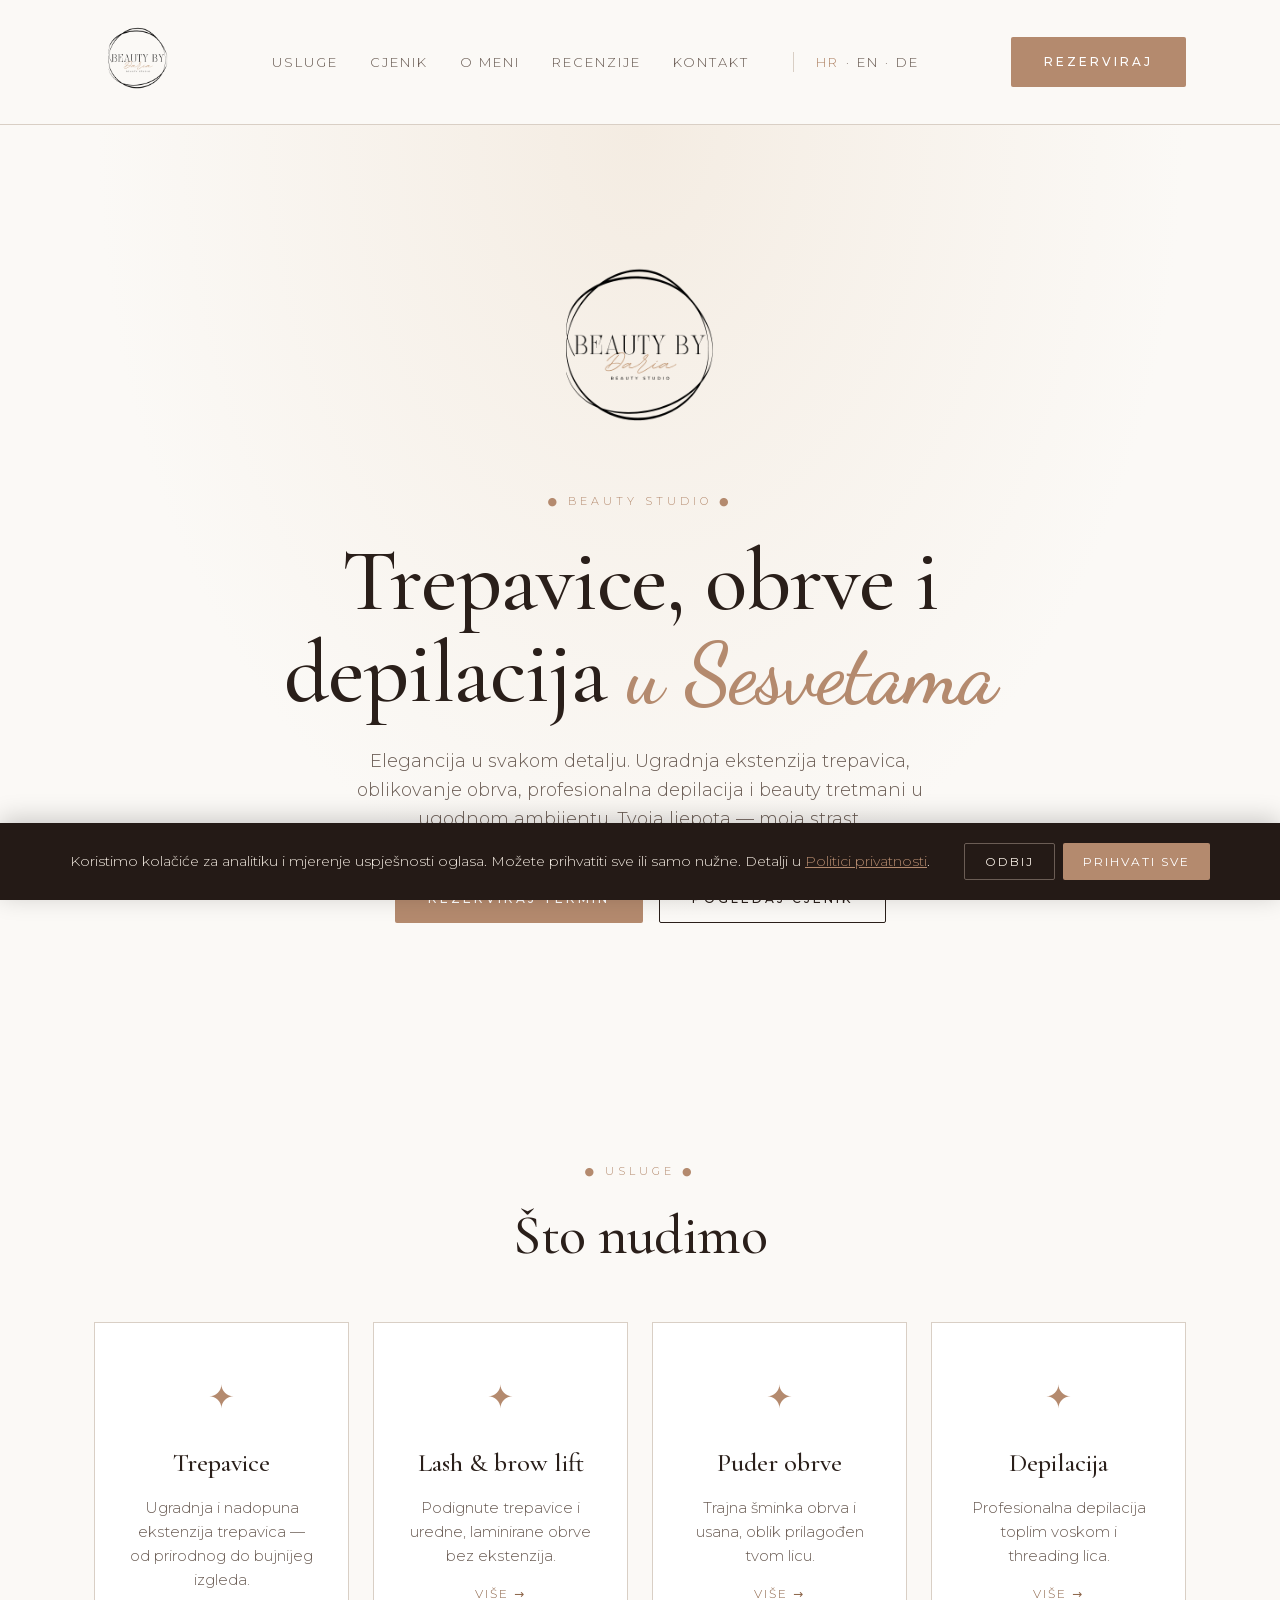
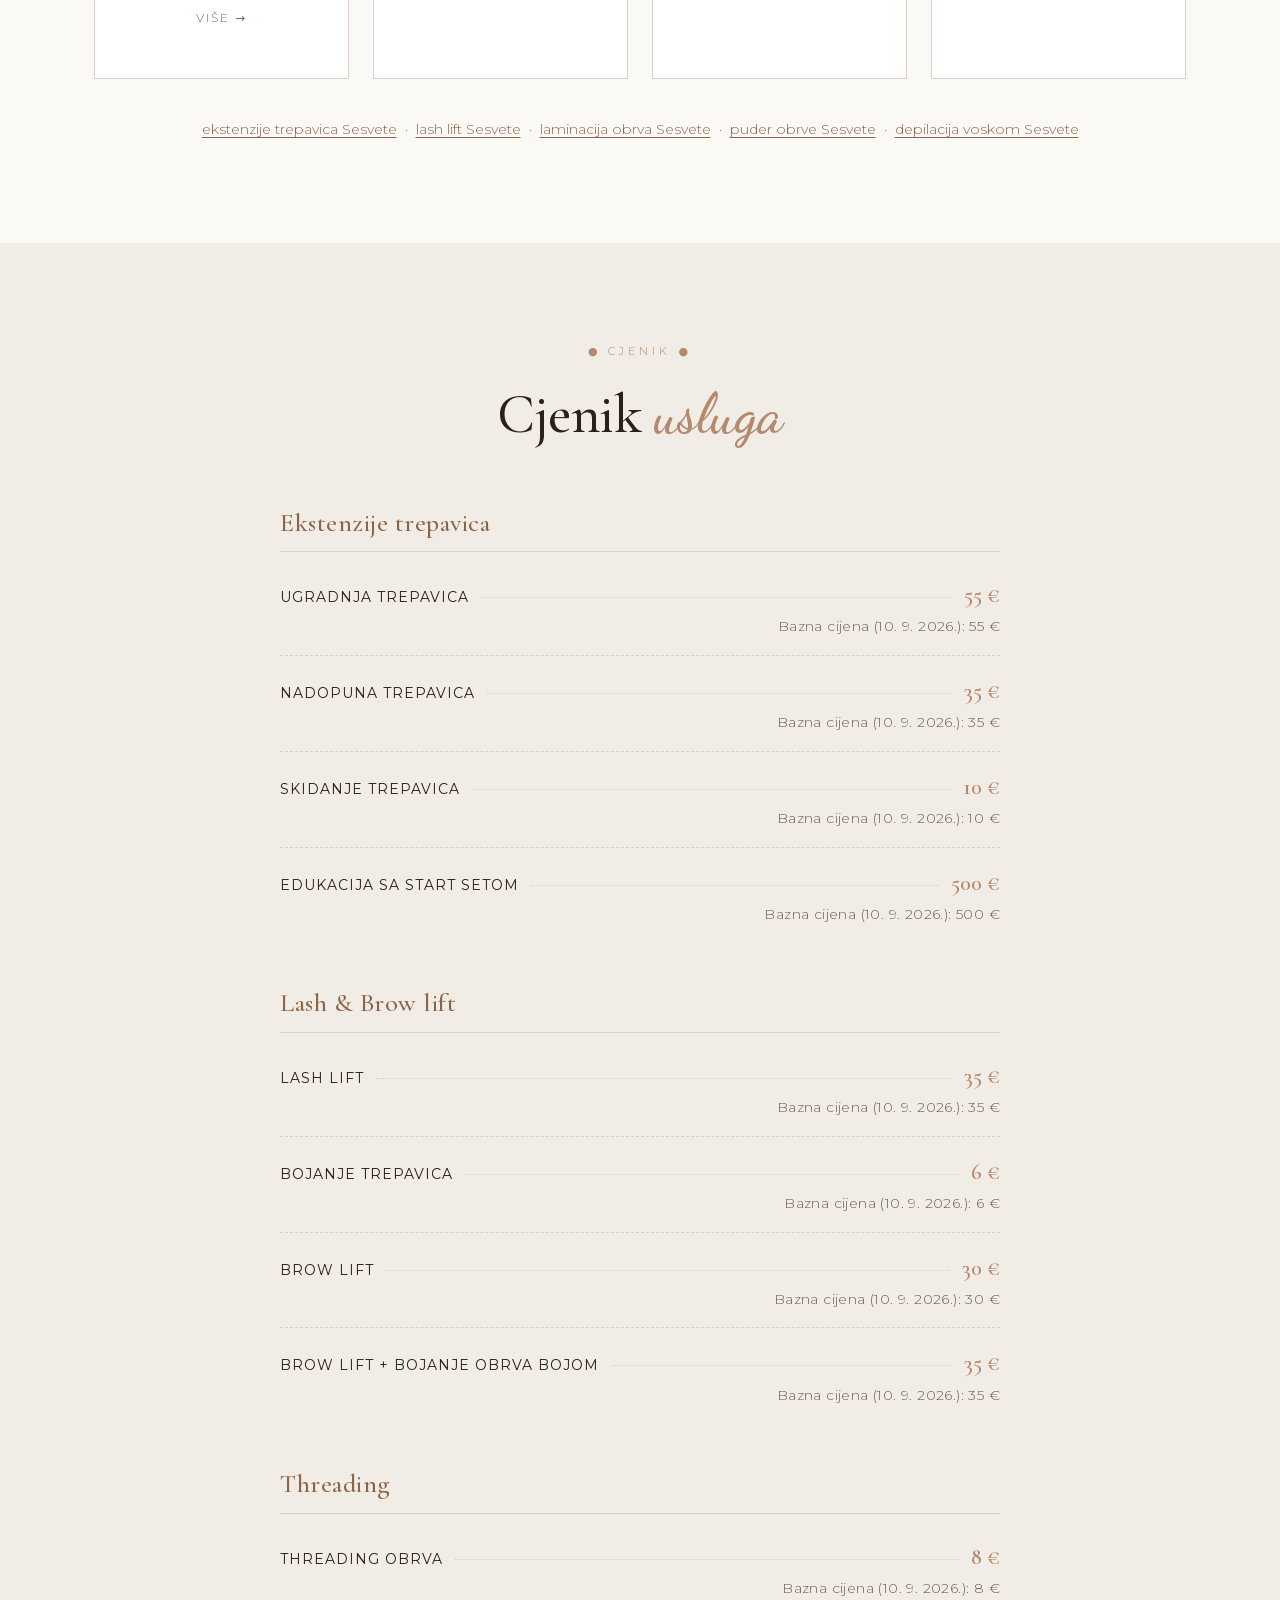
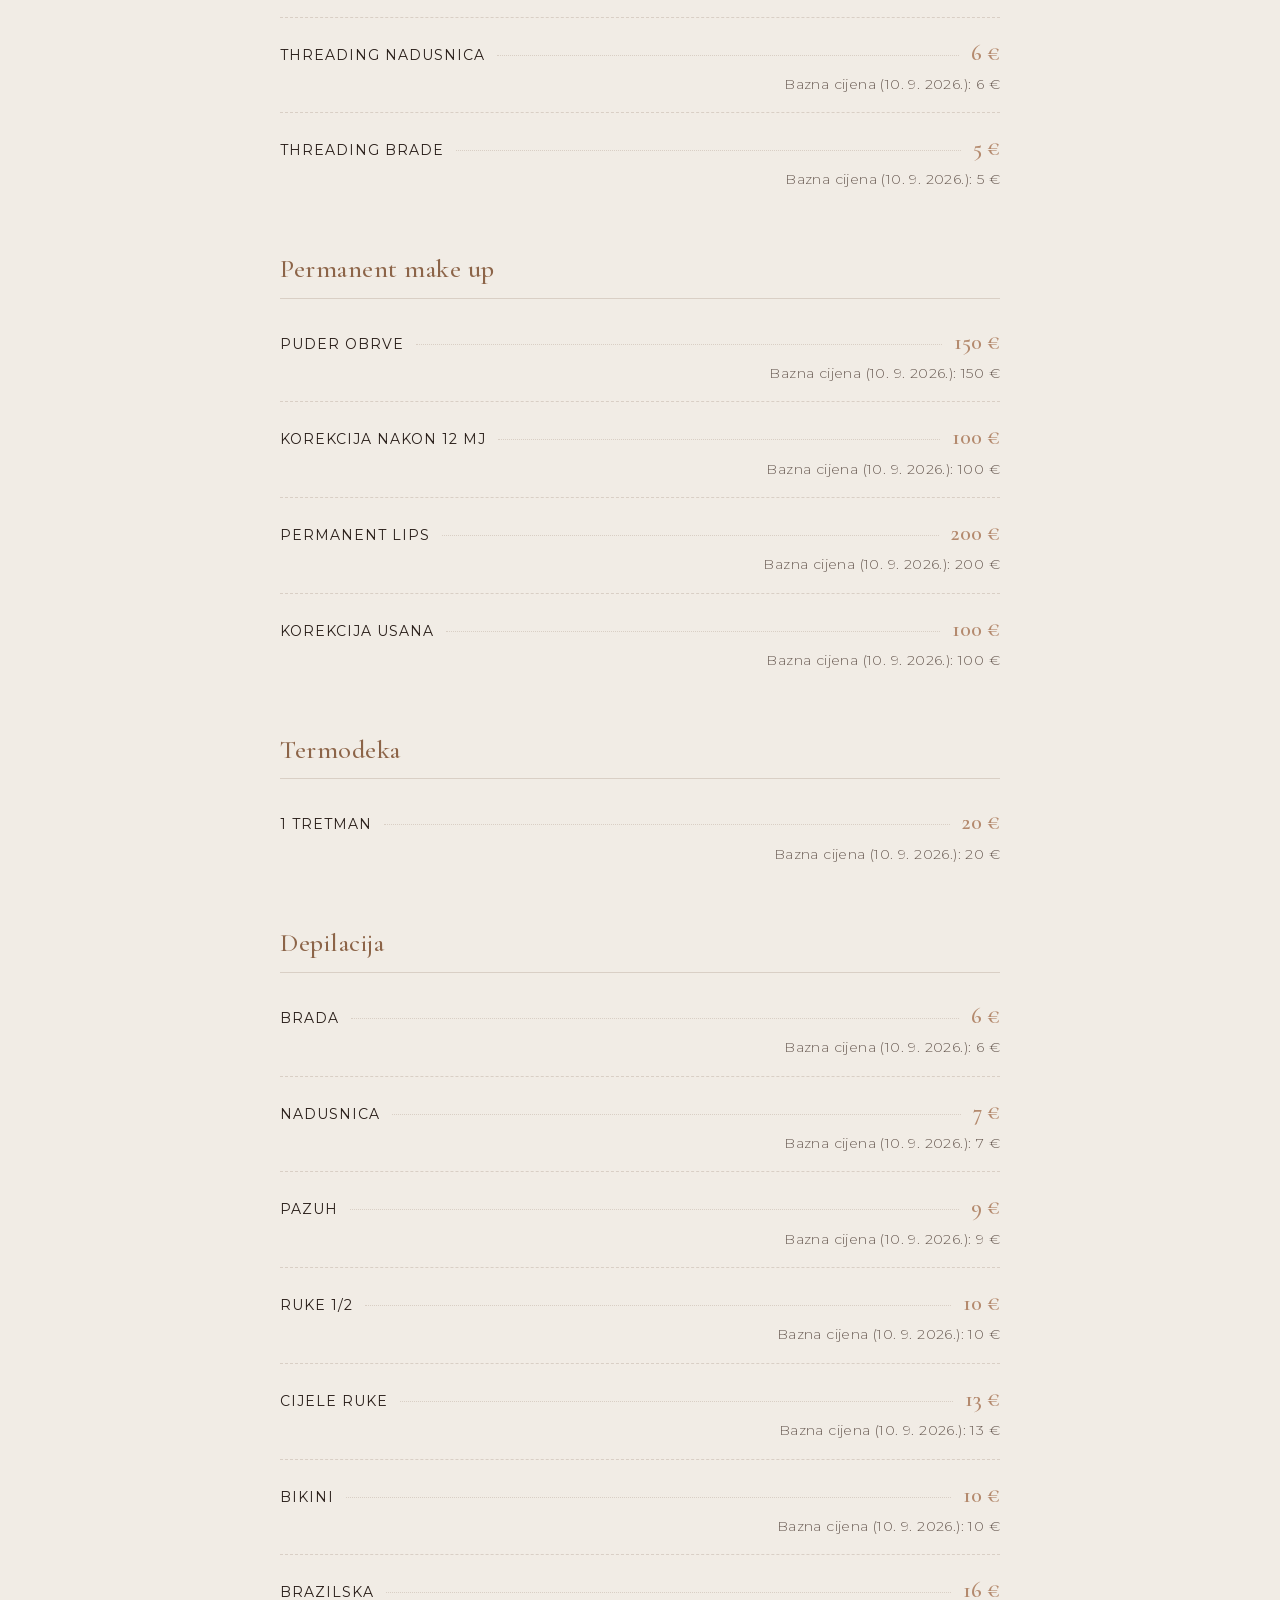
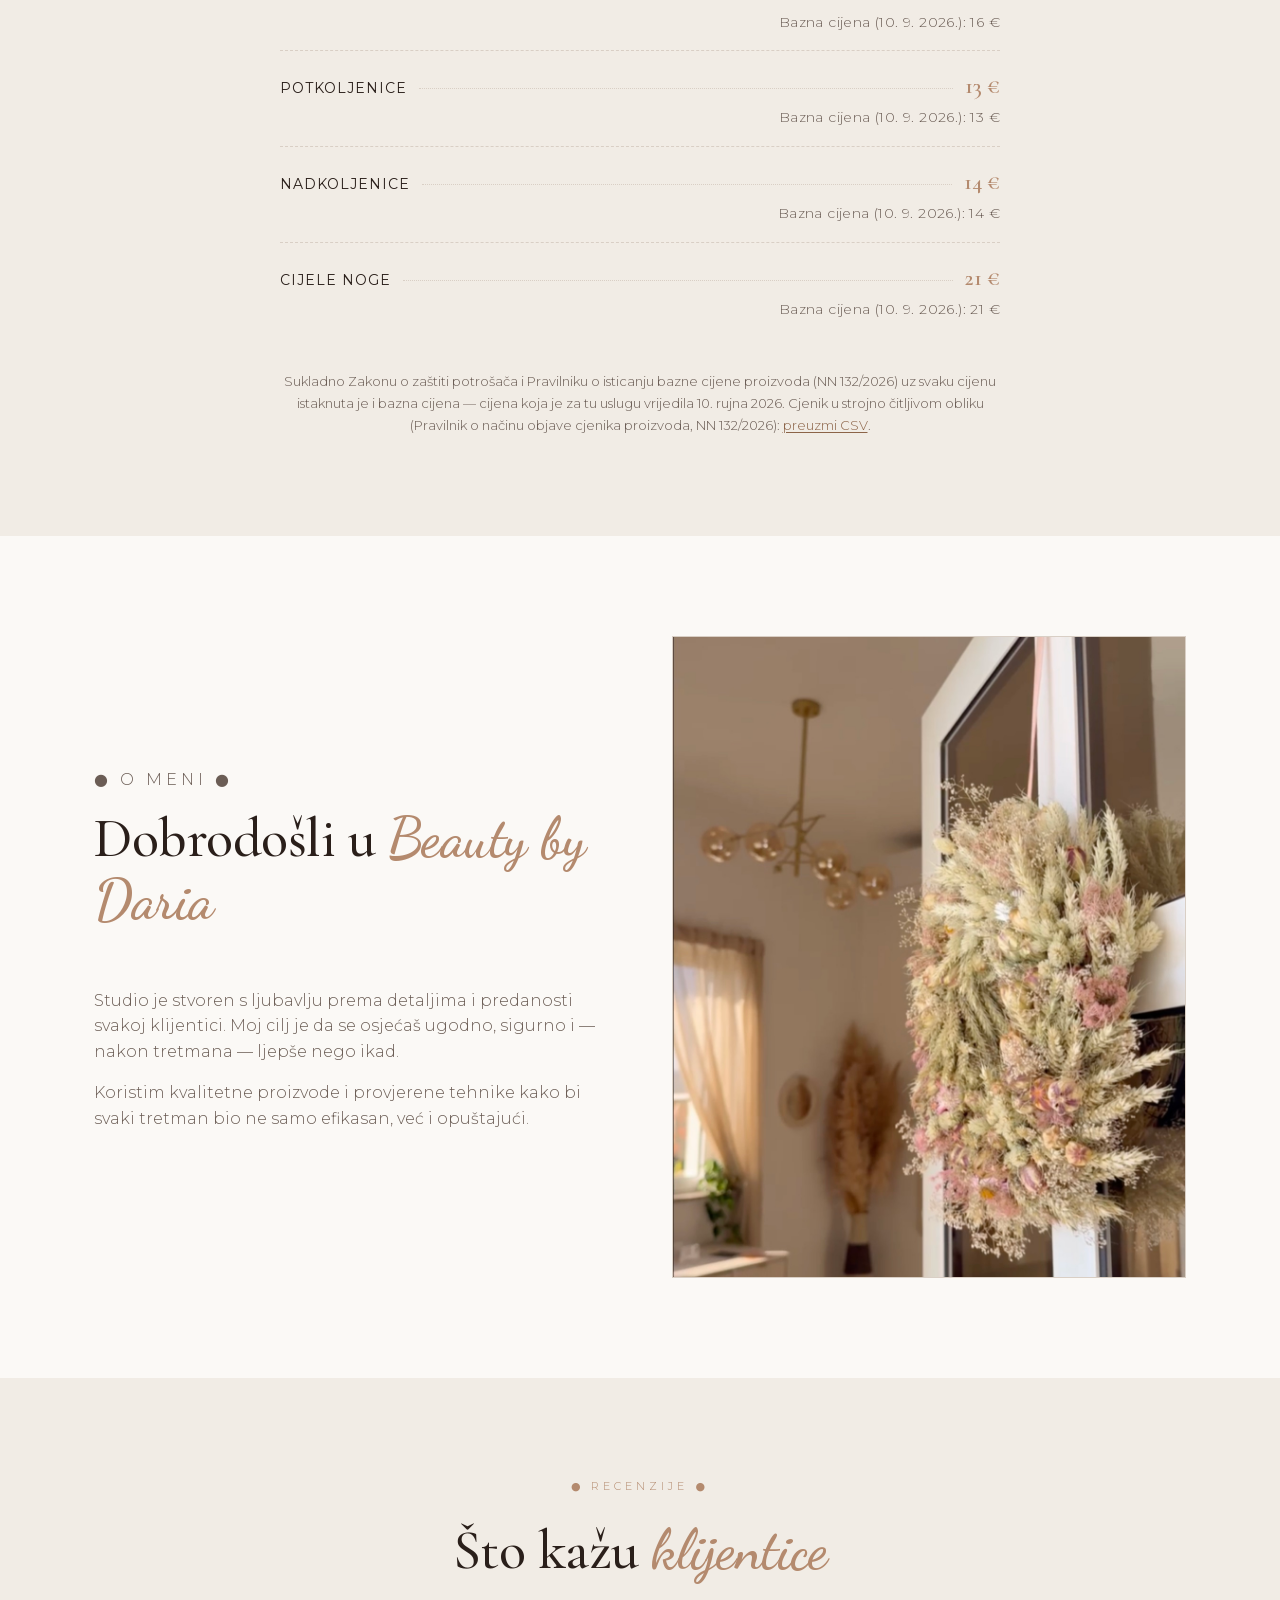
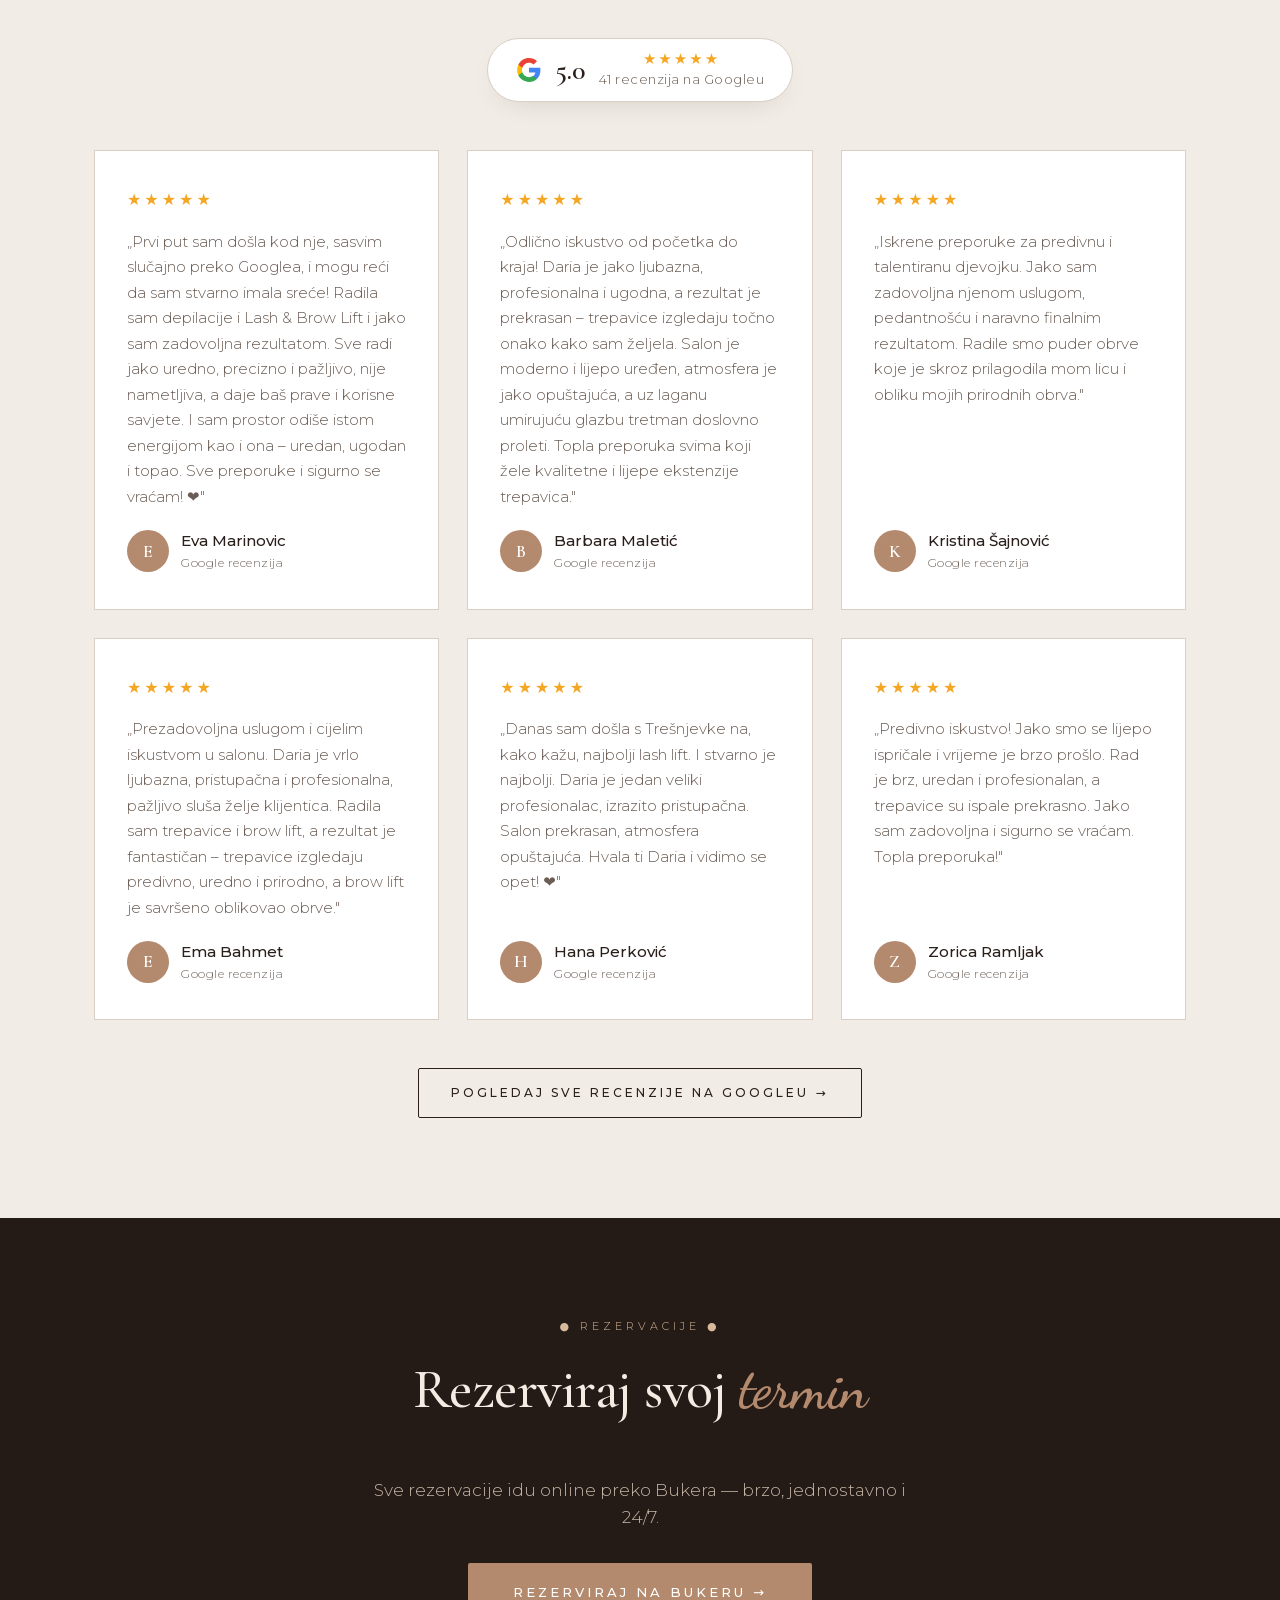
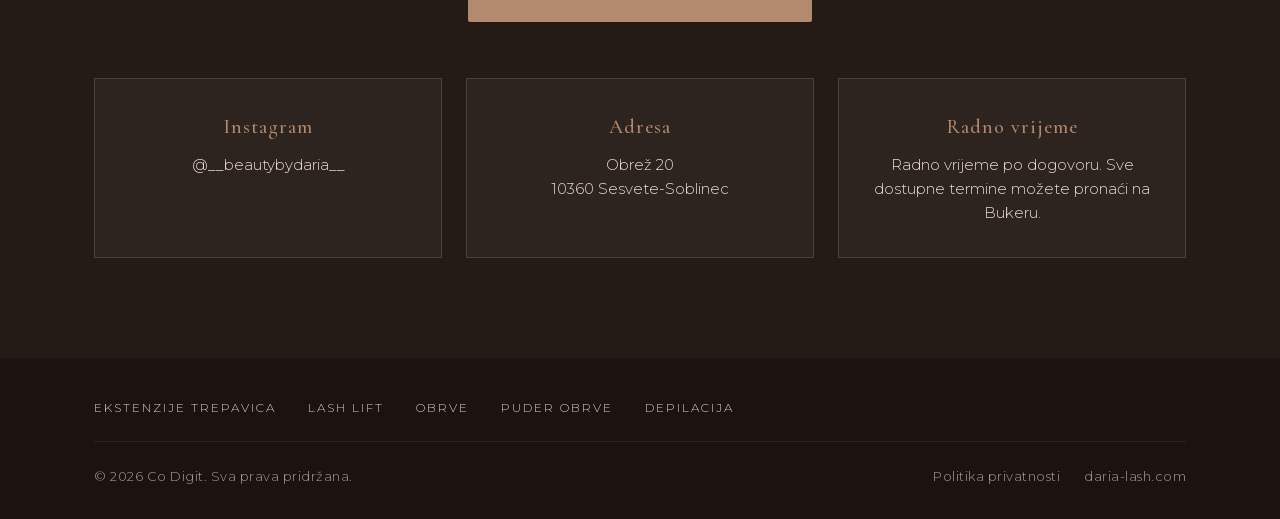
==== commit 1f6245bc: "Footer: cleaner layout (service nav row + divider + meta row), add Obrve link" ====
--- a/index.html
+++ b/index.html
@@ -5,6 +5,7 @@
 <meta name="viewport" content="width=device-width, initial-scale=1.0" />
 <meta name="theme-color" content="#b48a6e">
 
+<meta name="msvalidate.01" content="DCB5E7050697FEF25E01605934E1B2C3">
 <title>Beauty by Daria — Beauty Studio Sesvete | Trepavice, Obrve, Depilacija</title>
 <meta name="description" content="Beauty by Daria — beauty studio u Sesvetama (Soblinec). Ugradnja ekstenzija trepavica, lash lift, oblikovanje i laminiranje obrva, permanent make up, threading i profesionalna depilacija. Rezervacije online preko Bukera.">
 <meta name="keywords" content="beauty studio sesvete, trepavice zagreb, ekstenzije trepavica, lash lift, brow lift, permanent make up, depilacija voskom, threading obrva, beauty by daria, soblinec, daria-lash">
@@ -411,12 +412,17 @@
 
 <footer class="footer">
   <div class="container footer-inner">
-    <p>© <span id="year"></span> <a href="https://codigit.hr" target="_blank" rel="noopener">Co Digit</a>. Sva prava pridržana.</p>
-    <p>
-      <span class="footer-services"><a href="/ekstenzije-trepavica/">Ekstenzije trepavica</a> · <a href="/lash-lift/">Lash lift</a> · <a href="/puder-obrve/">Puder obrve</a> · <a href="/depilacija/">Depilacija</a></span><br>
-      <a href="/privatnost.html">Politika privatnosti</a> ·
-      <a href="https://daria-lash.com">daria-lash.com</a>
-    </p>
+    <nav class="footer-nav" aria-label="Usluge">
+      <a href="/ekstenzije-trepavica/">Ekstenzije trepavica</a>
+      <a href="/lash-lift/">Lash lift</a>
+      <a href="/obrve/">Obrve</a>
+      <a href="/puder-obrve/">Puder obrve</a>
+      <a href="/depilacija/">Depilacija</a>
+    </nav>
+    <div class="footer-meta">
+      <p>© <span id="year"></span> <a href="https://codigit.hr" target="_blank" rel="noopener">Co Digit</a>. Sva prava pridržana.</p>
+      <p class="footer-legal"><a href="/privatnost.html">Politika privatnosti</a><a href="https://daria-lash.com">daria-lash.com</a></p>
+    </div>
   </div>
 </footer>
 
--- a/style.css
+++ b/style.css
@@ -134,8 +134,13 @@
 .reviews-cta{text-align:center}
 
 /* FOOTER */
-.footer{background:#1a1310;color:#a8998c;padding:32px 0;font-size:13px;letter-spacing:1px}
-.footer-inner{display:flex;justify-content:space-between;flex-wrap:wrap;gap:12px}
+.footer{background:#1a1310;color:#a8998c;padding:40px 0 32px;font-size:13px;letter-spacing:.5px}
+.footer-inner{display:flex;flex-direction:column;gap:24px}
+.footer-nav{display:flex;flex-wrap:wrap;gap:10px 32px;padding-bottom:24px;border-bottom:1px solid rgba(244,236,226,.08)}
+.footer-nav a{color:#d9cbbd;font-size:12px;letter-spacing:2px;text-transform:uppercase}
+.footer-meta{display:flex;justify-content:space-between;align-items:center;flex-wrap:wrap;gap:12px 24px}
+.footer-meta p{margin:0}
+.footer-legal{display:flex;gap:24px}
 .footer a:hover{color:var(--accent)}
 
 @media(max-width:768px){
@@ -147,7 +152,9 @@
   .nav-cta{padding:10px 16px;font-size:10px;letter-spacing:2px;flex-shrink:0}
   .hero{padding:80px 0 100px}
   .section{padding:72px 0}
-  .footer-inner{flex-direction:column;align-items:center;text-align:center;gap:8px}
+  .footer-nav{justify-content:center;gap:12px 22px}
+  .footer-meta{flex-direction:column-reverse;text-align:center;gap:10px}
+  .footer-legal{justify-content:center}
 }
 
 /* BACK TO TOP */
@@ -170,6 +177,5 @@
 .other-services{color:#c8b8a8;font-size:14px;line-height:2}
 .other-services a{color:#f4ece2;text-decoration:underline;text-underline-offset:3px;margin:0 8px}
 .service-link{display:inline-block;margin-top:16px;font-size:12px;letter-spacing:2px;text-transform:uppercase;color:var(--accent-dark)}
-.footer-services a{margin:0 6px}
 .local-links{text-align:center;margin-top:36px;font-size:14px;line-height:2;color:var(--muted)}
 .local-links a{color:var(--accent-dark);text-decoration:underline;text-underline-offset:3px;margin:0 4px}
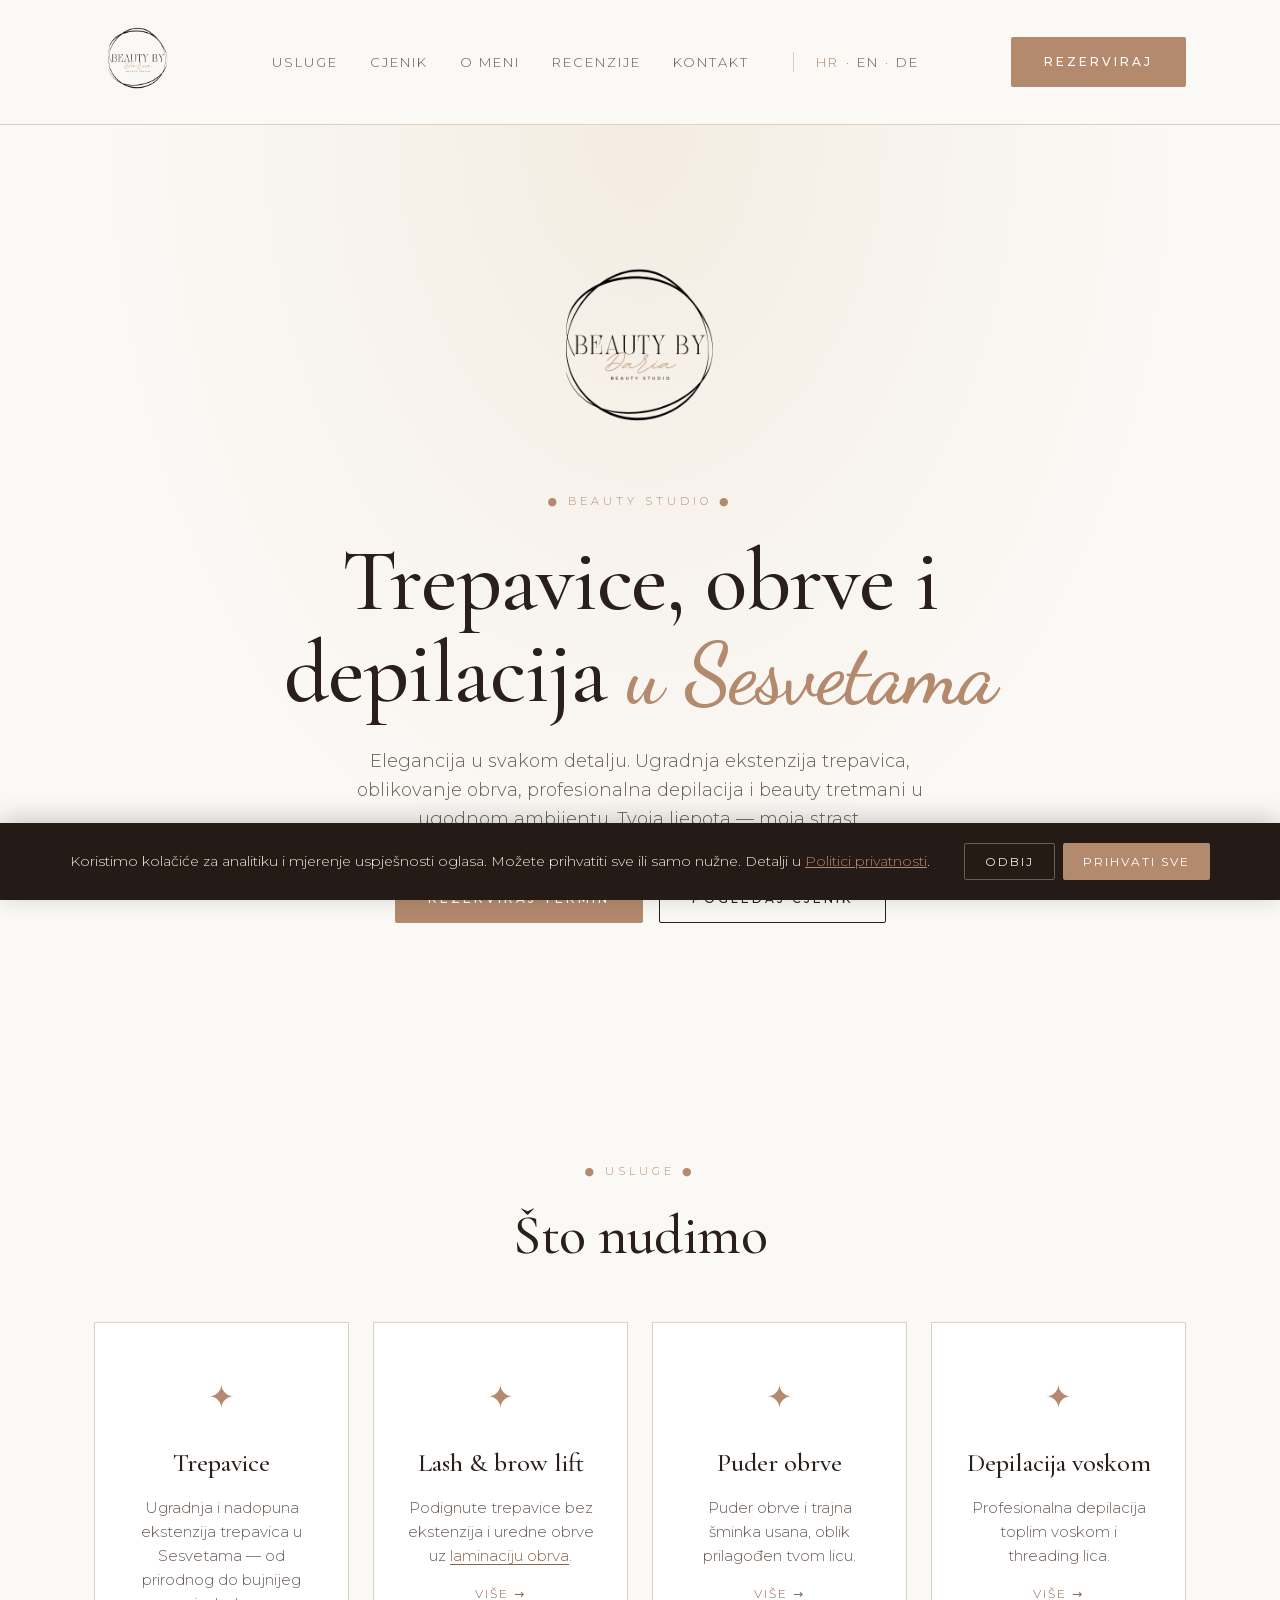
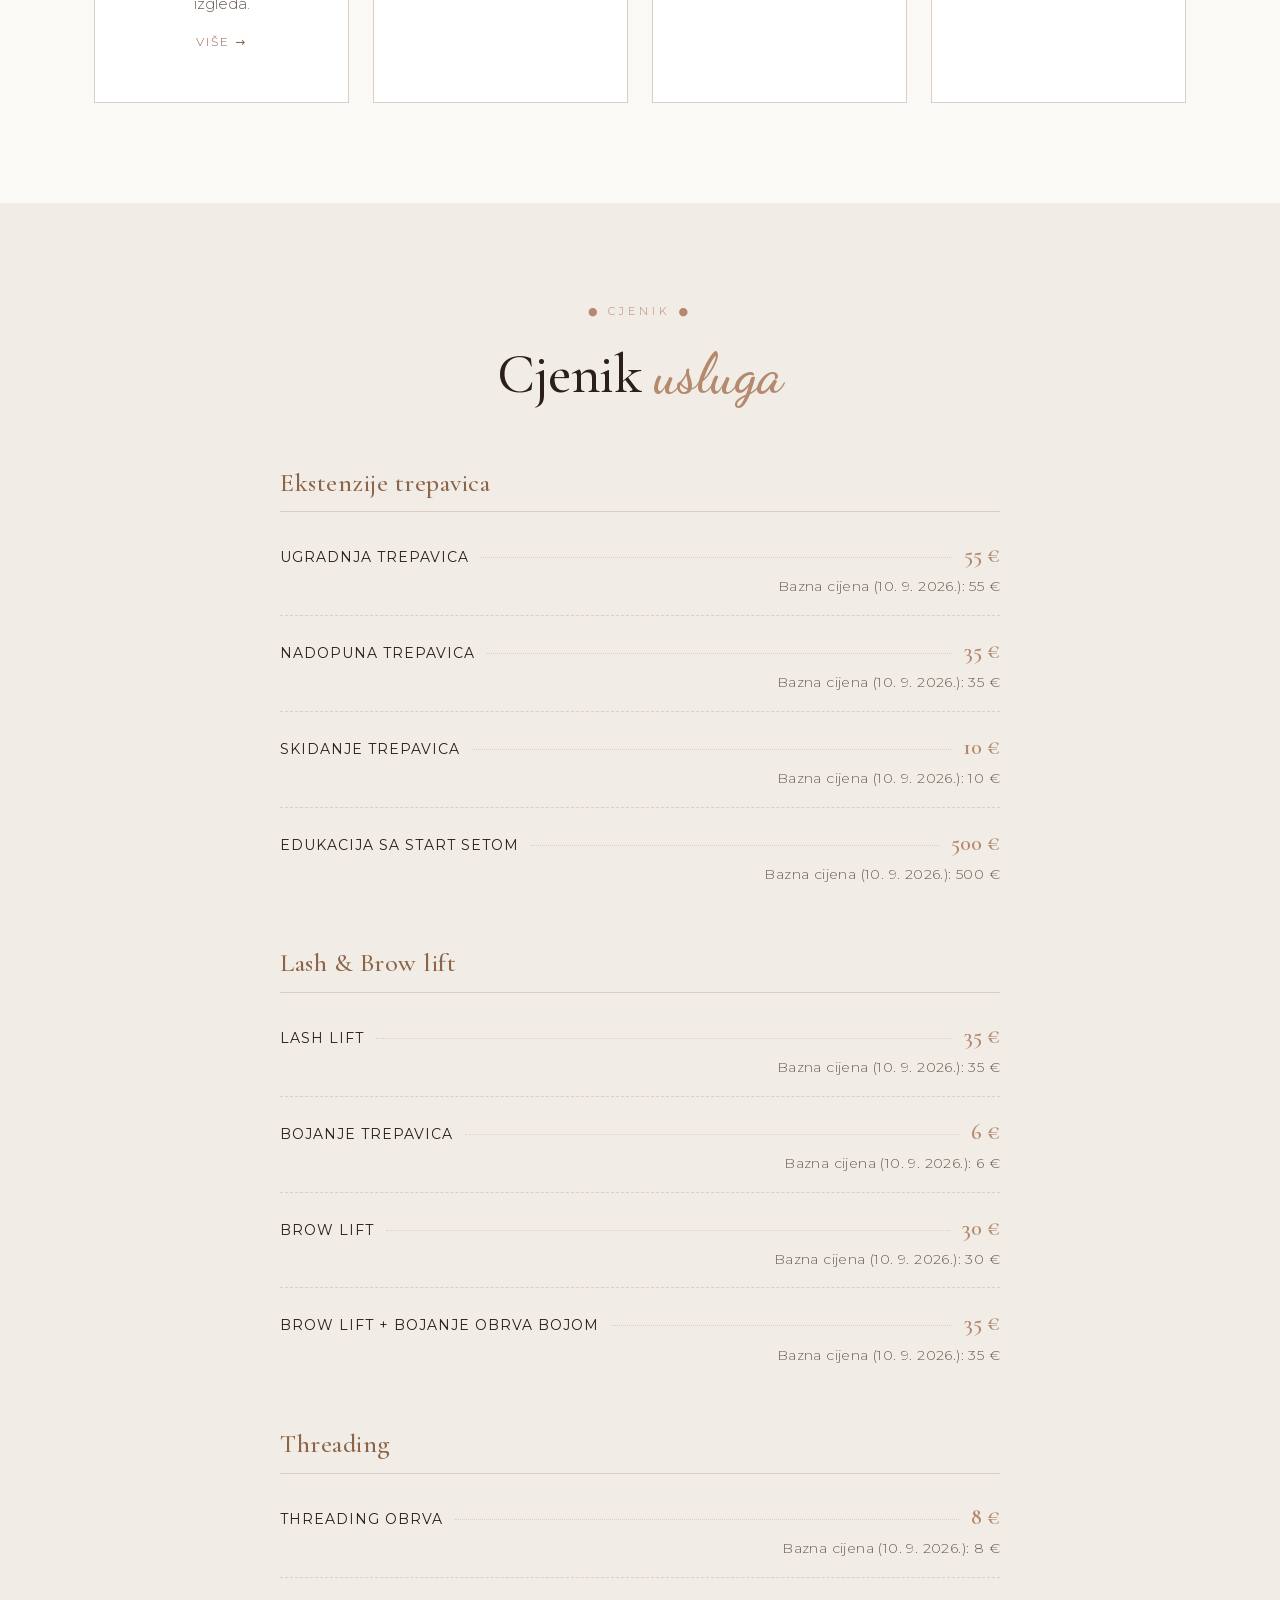
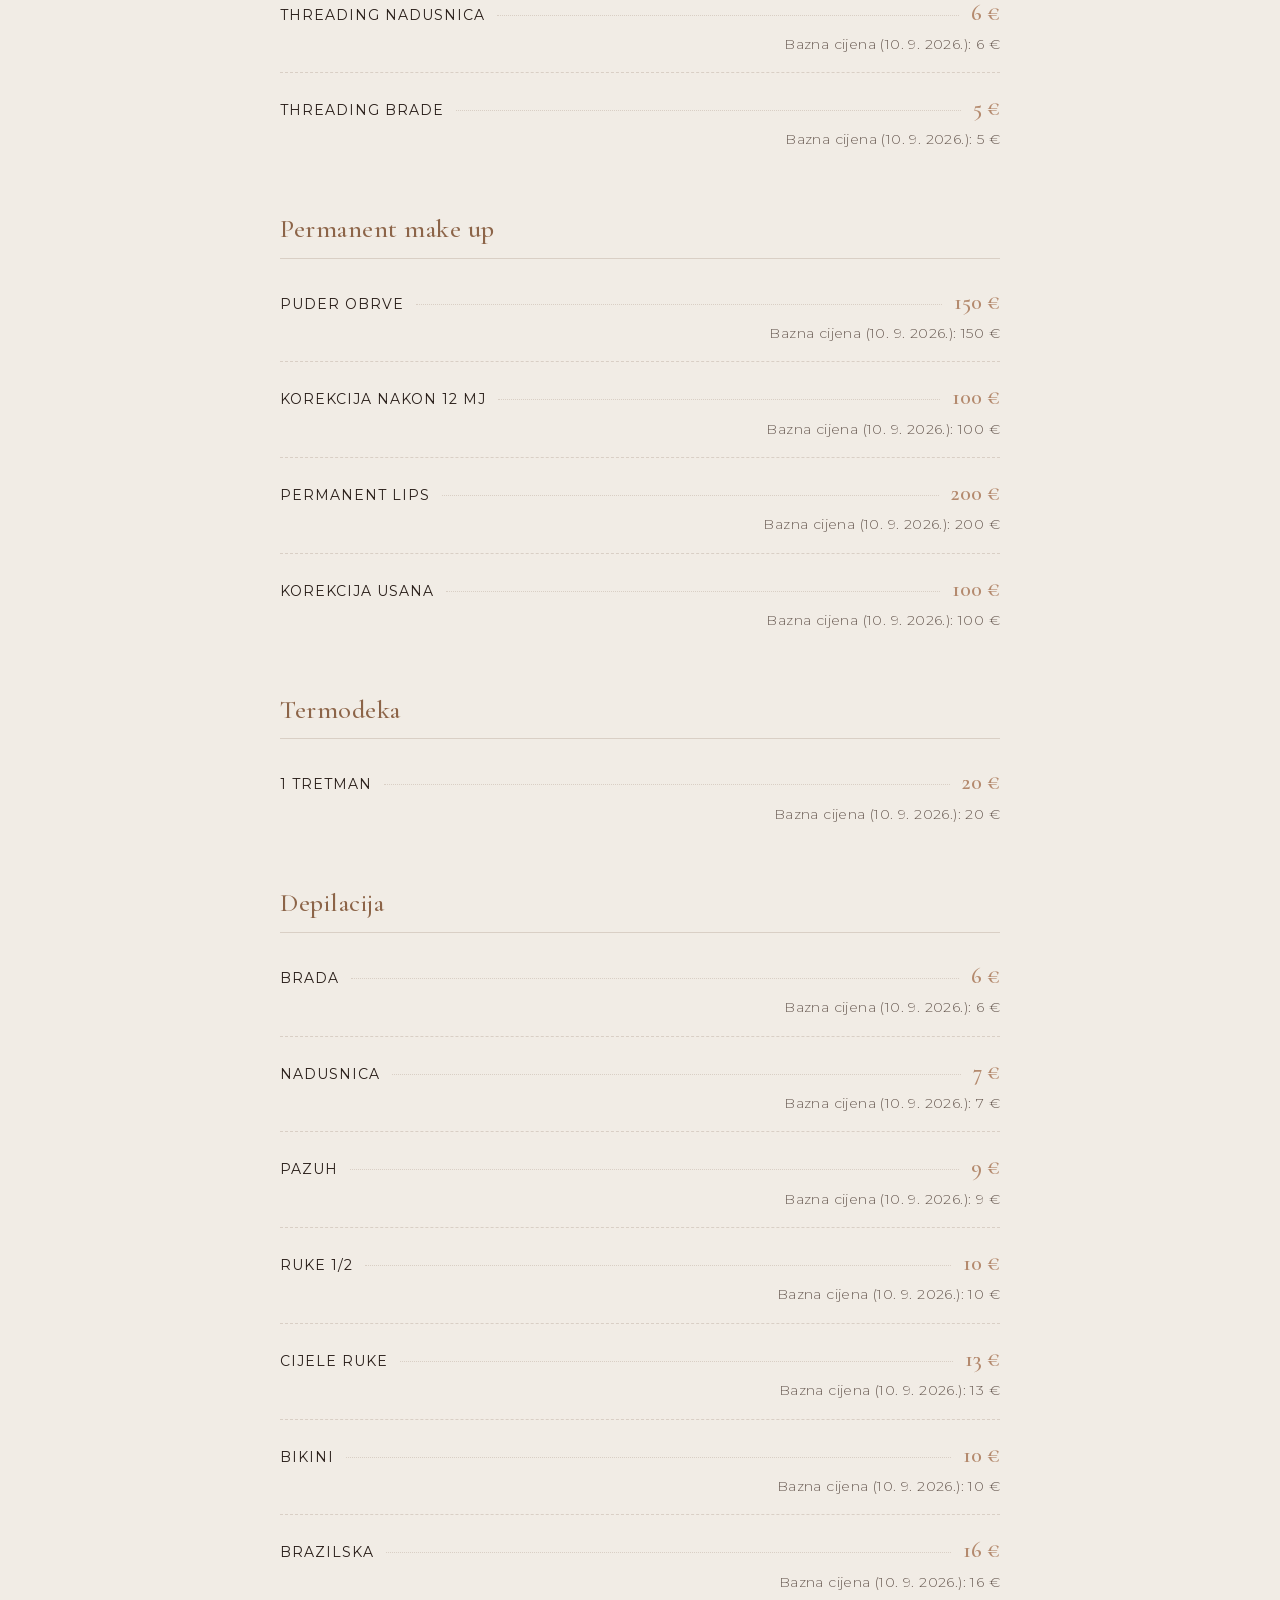
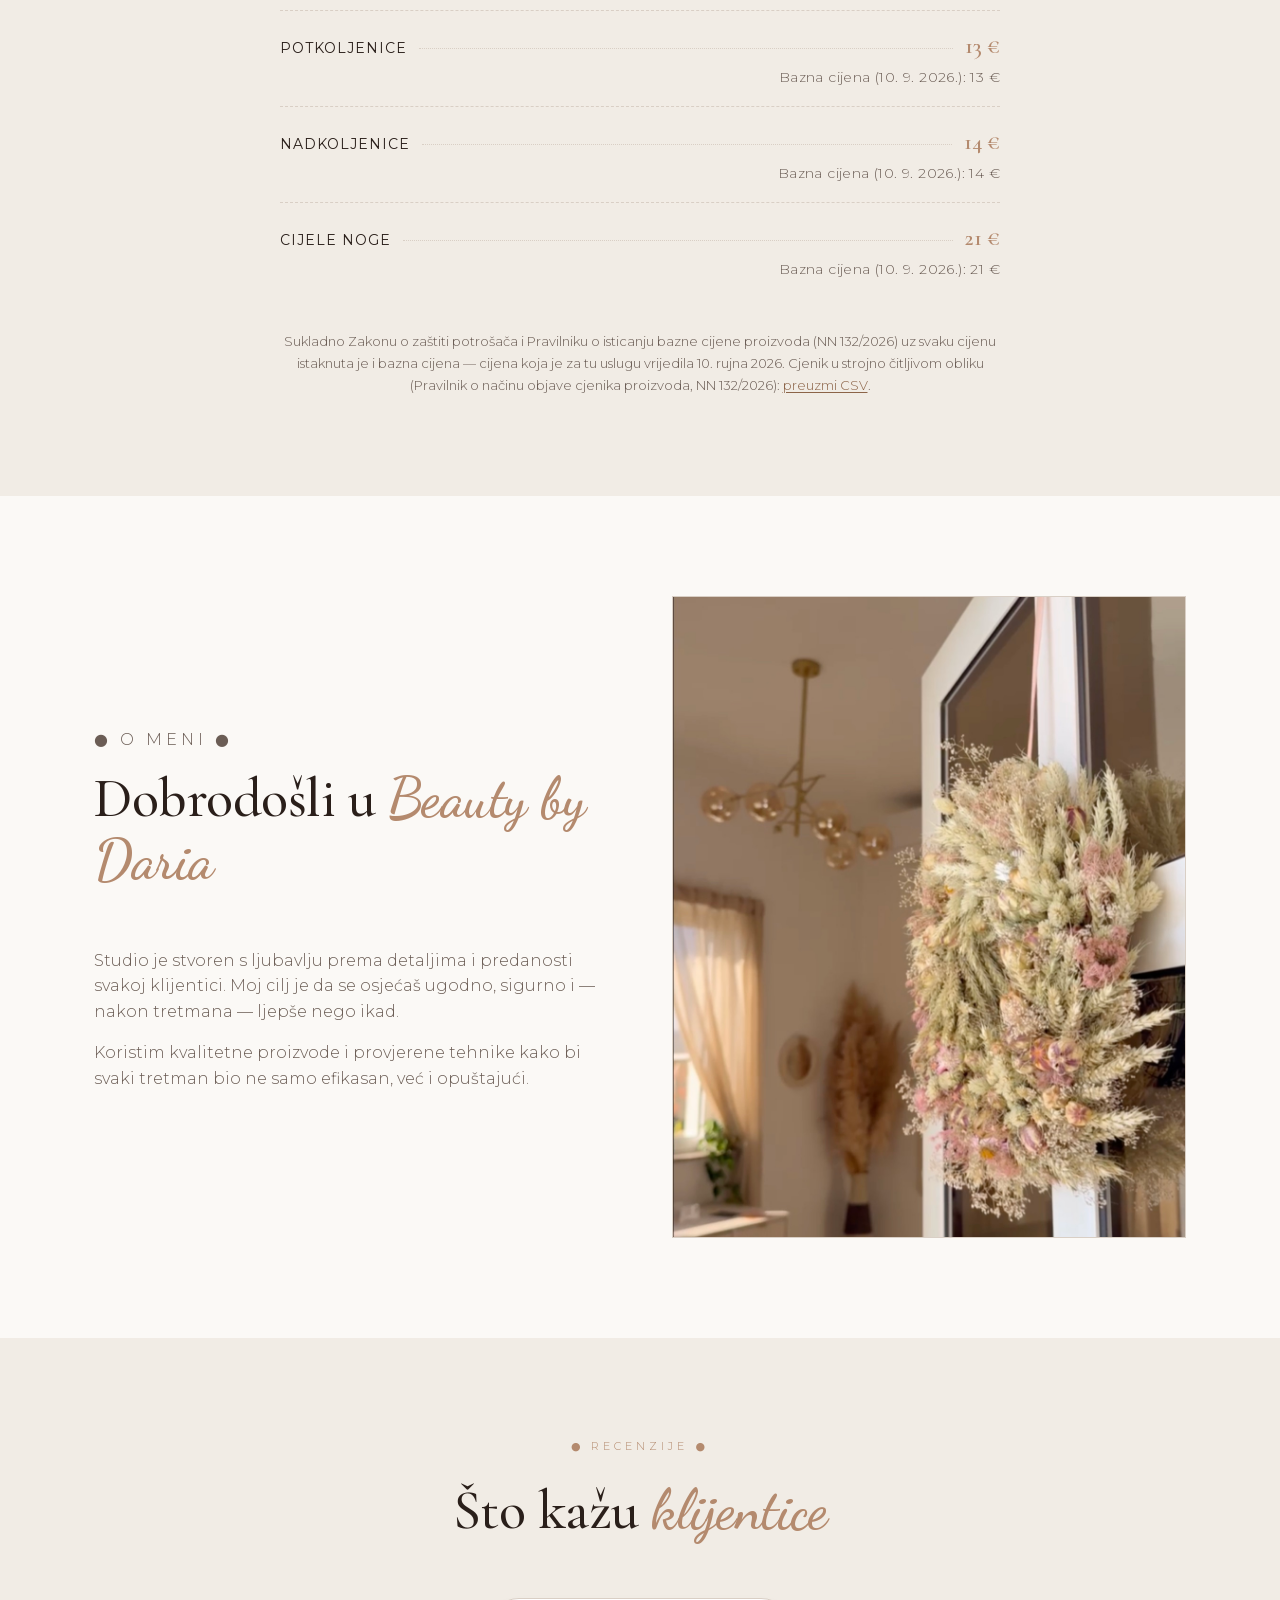
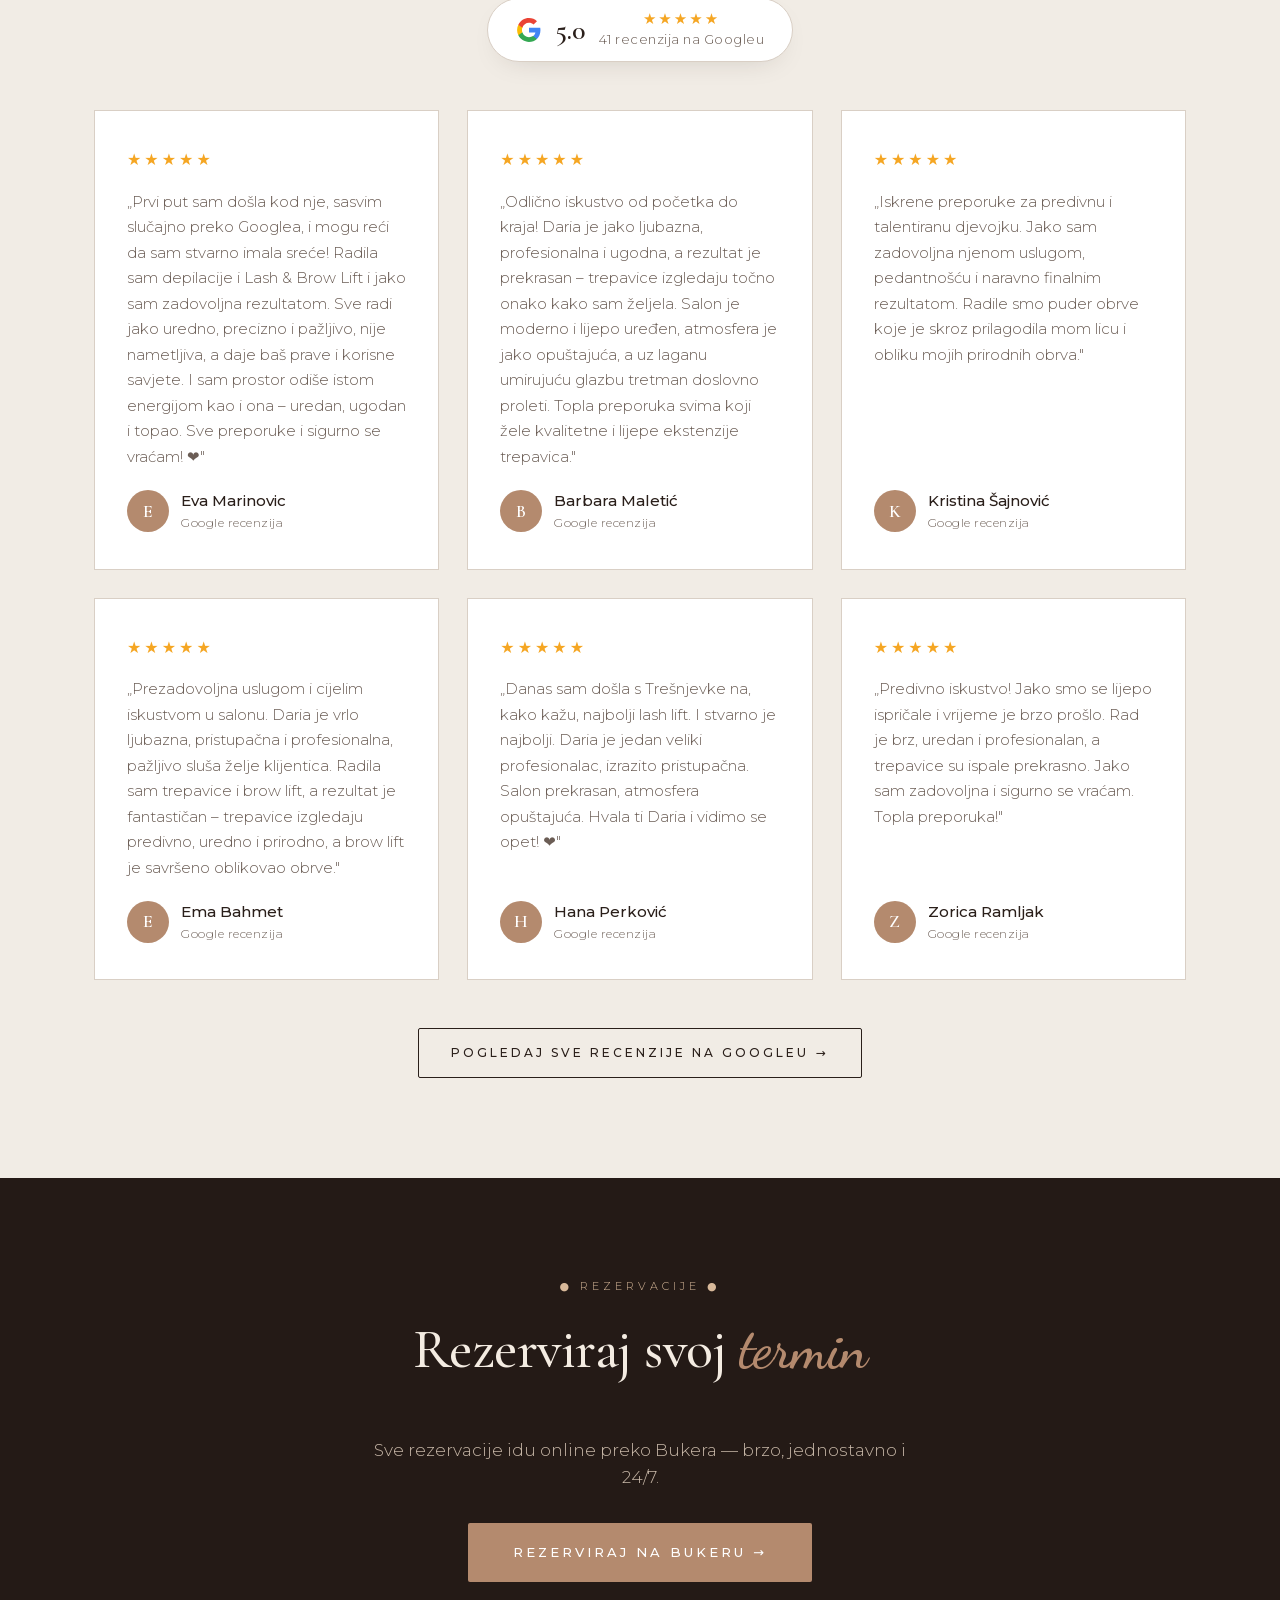
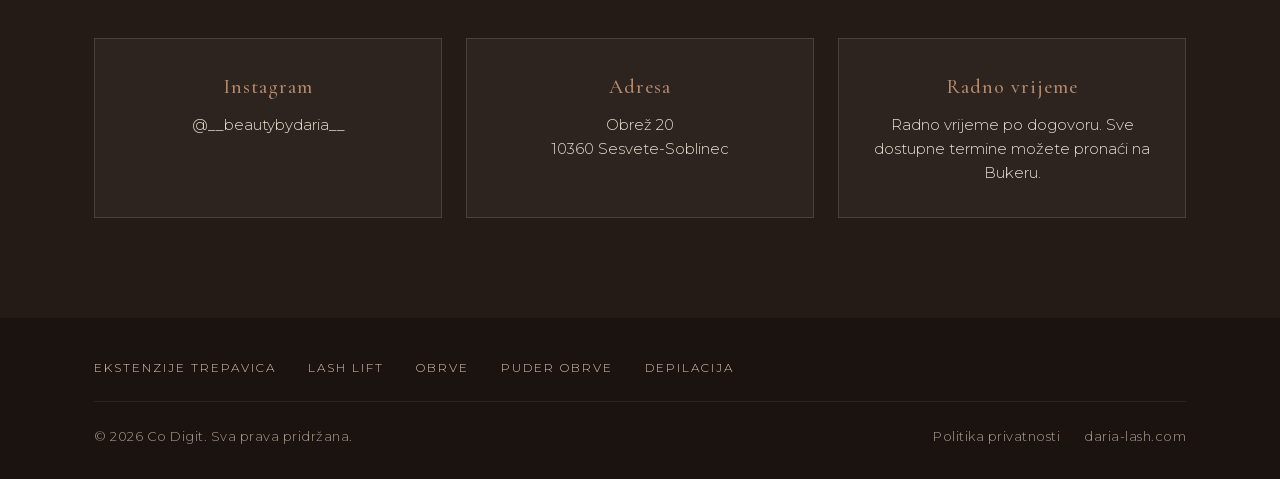
==== commit 5e83342b: "Homepage: drop keyword link row; work local keywords into service card copy" ====
--- a/index.html
+++ b/index.html
@@ -198,29 +198,28 @@
       <div class="service">
         <div class="service-icon">✦</div>
         <h3><a href="/ekstenzije-trepavica/">Trepavice</a></h3>
-        <p>Ugradnja i nadopuna ekstenzija trepavica — od prirodnog do bujnijeg izgleda.</p>
+        <p>Ugradnja i nadopuna ekstenzija trepavica u Sesvetama — od prirodnog do bujnijeg izgleda.</p>
         <a class="service-link" href="/ekstenzije-trepavica/" aria-label="Ekstenzije trepavica">Više →</a>
       </div>
       <div class="service">
         <div class="service-icon">✦</div>
         <h3><a href="/lash-lift/">Lash &amp; brow lift</a></h3>
-        <p>Podignute trepavice i uredne, laminirane obrve bez ekstenzija.</p>
+        <p>Podignute trepavice bez ekstenzija i uredne obrve uz <a href="/obrve/">laminaciju obrva</a>.</p>
         <a class="service-link" href="/lash-lift/" aria-label="Lash i brow lift">Više →</a>
       </div>
       <div class="service">
         <div class="service-icon">✦</div>
         <h3><a href="/puder-obrve/">Puder obrve</a></h3>
-        <p>Trajna šminka obrva i usana, oblik prilagođen tvom licu.</p>
+        <p>Puder obrve i trajna šminka usana, oblik prilagođen tvom licu.</p>
         <a class="service-link" href="/puder-obrve/" aria-label="Puder obrve i permanent make up">Više →</a>
       </div>
       <div class="service">
         <div class="service-icon">✦</div>
-        <h3><a href="/depilacija/">Depilacija</a></h3>
+        <h3><a href="/depilacija/">Depilacija voskom</a></h3>
         <p>Profesionalna depilacija toplim voskom i threading lica.</p>
         <a class="service-link" href="/depilacija/" aria-label="Depilacija i threading">Više →</a>
       </div>
     </div>
-    <p class="local-links"><!-- local-links --><a href="/ekstenzije-trepavica/">ekstenzije trepavica Sesvete</a> · <a href="/lash-lift/">lash lift Sesvete</a> · <a href="/obrve/">laminacija obrva Sesvete</a> · <a href="/puder-obrve/">puder obrve Sesvete</a> · <a href="/depilacija/">depilacija voskom Sesvete</a><!-- /local-links --></p>
   </div>
 </section>
 
--- a/style.css
+++ b/style.css
@@ -85,6 +85,7 @@
 .service-icon{font-size:32px;color:var(--accent);margin-bottom:20px}
 .service h3{font-family:var(--serif);font-size:26px;font-weight:500;margin-bottom:12px}
 .service p{color:var(--muted);font-size:15px}
+.service p a{color:var(--accent-dark);text-decoration:underline;text-underline-offset:3px}
 
 /* PRICING */
 .pricing{max-width:720px;margin:0 auto}
@@ -177,5 +178,3 @@
 .other-services{color:#c8b8a8;font-size:14px;line-height:2}
 .other-services a{color:#f4ece2;text-decoration:underline;text-underline-offset:3px;margin:0 8px}
 .service-link{display:inline-block;margin-top:16px;font-size:12px;letter-spacing:2px;text-transform:uppercase;color:var(--accent-dark)}
-.local-links{text-align:center;margin-top:36px;font-size:14px;line-height:2;color:var(--muted)}
-.local-links a{color:var(--accent-dark);text-decoration:underline;text-underline-offset:3px;margin:0 4px}
